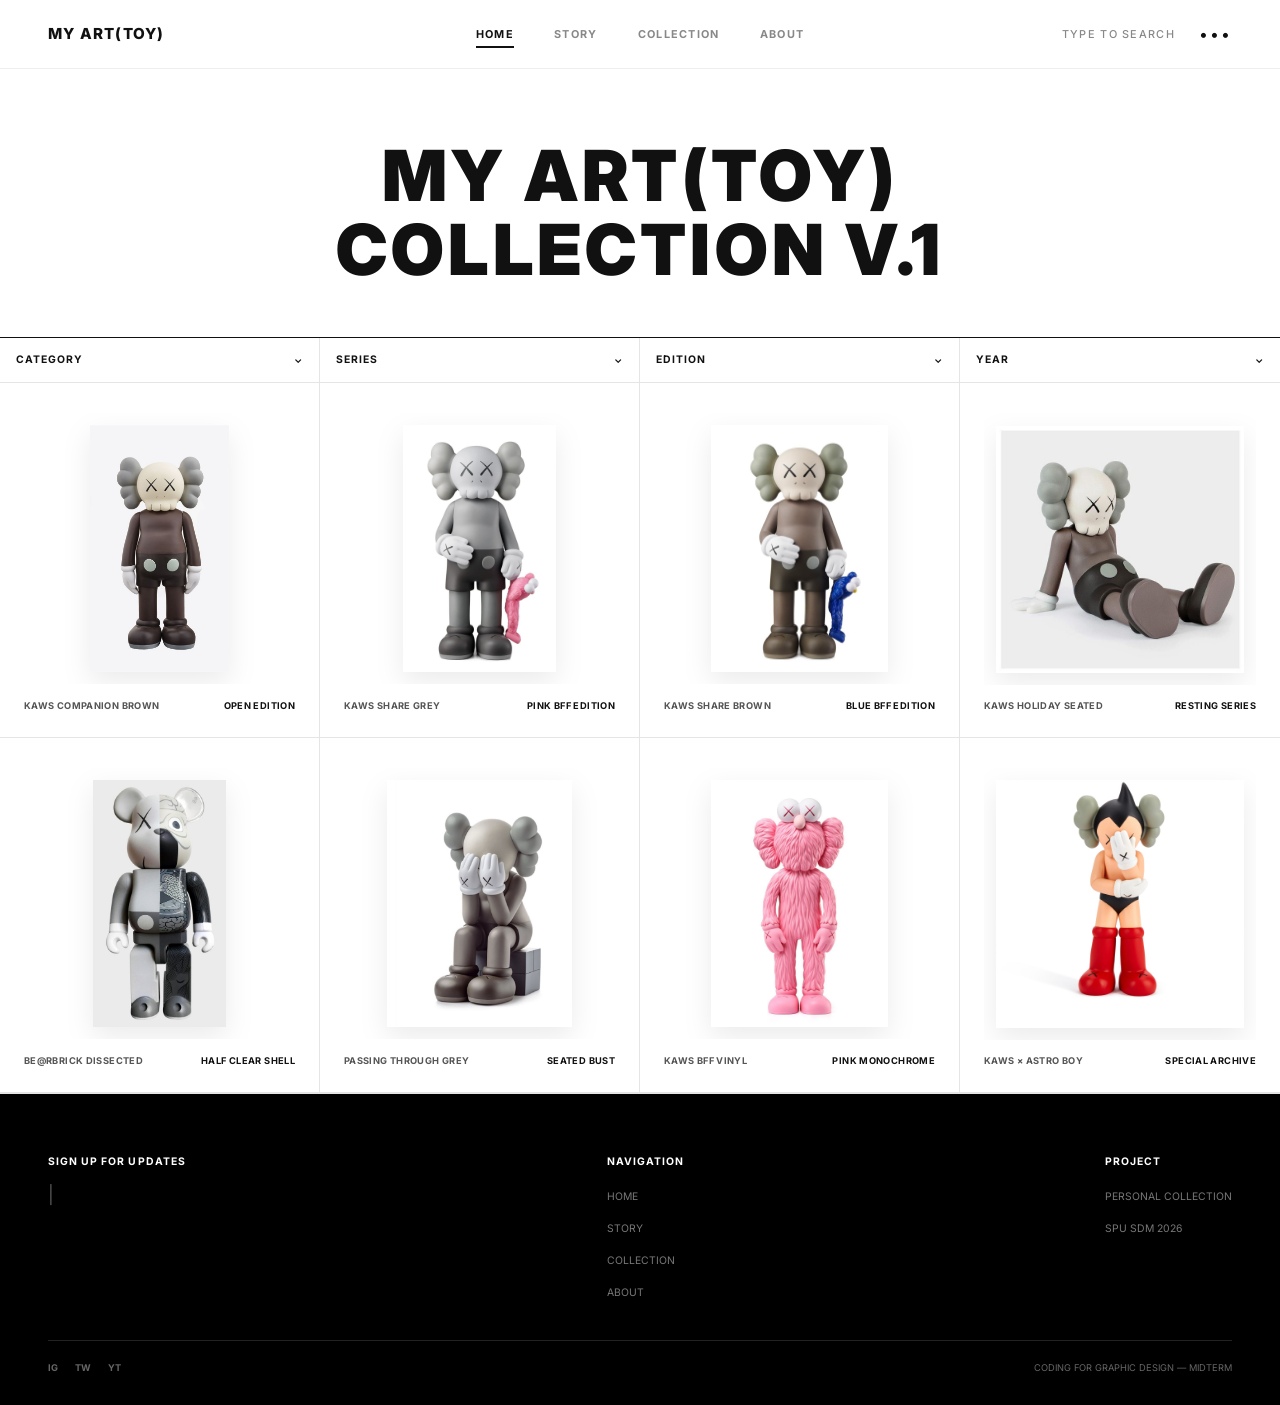
==== index.html @ 8091e116 "change title" ====
<!DOCTYPE html>
<html lang="en">
<head>
  <meta charset="UTF-8">
  <meta name="viewport" content="width=device-width, initial-scale=1.0">
  <title>My Art(Toy) — Personal Collection</title>
  <link rel="stylesheet" href="css/style.css">
  <link rel="preconnect" href="https://fonts.googleapis.com">
  <link rel="preconnect" href="https://fonts.gstatic.com" crossorigin>
  <link href="https://fonts.googleapis.com/css2?family=Inter:wght@400;500;600;700;800;900&family=Space+Mono:wght@400;700&display=swap" rel="stylesheet">
</head>
<body>

  <div class="site-wrapper">

    <!-- 1. Top Header -->
    <header class="top-header">
      <div class="header-left">
        <a href="index.html" class="header-logo">My Art(Toy)</a>
      </div>

      <nav class="nav-links-center">
        <a href="index.html" class="active">HOME</a>
        <a href="story.html">STORY</a>
        <a href="collection.html">COLLECTION</a>
        <a href="about.html">ABOUT</a>
      </nav>

      <div class="header-right">
        <span class="search-bar">TYPE TO SEARCH</span>
        <span class="header-menu">•••</span>
      </div>
    </header>

    <!-- 2. Brand Hero Section -->
    <section class="brand-hero">
      <h1 class="brand-title">My Art(Toy)<br>COLLECTION V.1</h1>
    </section>

    <!-- 3. Filter Bar -->
    <nav class="filter-bar">
      <div class="filter-item">
        <span>CATEGORY</span>
        <span class="chevron">⌄</span>
      </div>
      <div class="filter-item">
        <span>SERIES</span>
        <span class="chevron">⌄</span>
      </div>
      <div class="filter-item">
        <span>EDITION</span>
        <span class="chevron">⌄</span>
      </div>
      <div class="filter-item">
        <span>YEAR</span>
        <span class="chevron">⌄</span>
      </div>
    </nav>

    <!-- 4. 4-Column Catalog Grid (8 Pieces) -->
    <main class="collection-grid">

      <!-- Item 01 -->
      <article class="grid-card">
        <div class="card-thumb">
          <img src="images/toy-01.jpg" alt="KAWS Companion Brown" class="toy-image" loading="lazy">
        </div>
        <div class="card-details">
          <span class="item-name">KAWS COMPANION BROWN</span>
          <span class="item-spec">OPEN EDITION</span>
        </div>
      </article>

      <!-- Item 02 -->
      <article class="grid-card">
        <div class="card-thumb">
          <img src="images/toy-02.jpg" alt="KAWS Share Grey Pink" class="toy-image" loading="lazy">
        </div>
        <div class="card-details">
          <span class="item-name">KAWS SHARE GREY</span>
          <span class="item-spec">PINK BFF EDITION</span>
        </div>
      </article>

      <!-- Item 03 -->
      <article class="grid-card">
        <div class="card-thumb">
          <img src="images/toy-03.jpg" alt="KAWS Share Brown Blue" class="toy-image" loading="lazy">
        </div>
        <div class="card-details">
          <span class="item-name">KAWS SHARE BROWN</span>
          <span class="item-spec">BLUE BFF EDITION</span>
        </div>
      </article>

      <!-- Item 04 -->
      <article class="grid-card">
        <div class="card-thumb">
          <img src="images/toy-04.jpg" alt="KAWS Holiday Resting" class="toy-image" loading="lazy">
        </div>
        <div class="card-details">
          <span class="item-name">KAWS HOLIDAY SEATED</span>
          <span class="item-spec">RESTING SERIES</span>
        </div>
      </article>

      <!-- Item 05 -->
      <article class="grid-card">
        <div class="card-thumb">
          <img src="images/toy-05.jpg" alt="Be@rbrick KAWS Dissected" class="toy-image" loading="lazy">
        </div>
        <div class="card-details">
          <span class="item-name">BE@RBRICK DISSECTED</span>
          <span class="item-spec">HALF CLEAR SHELL</span>
        </div>
      </article>

      <!-- Item 06 -->
      <article class="grid-card">
        <div class="card-thumb">
          <img src="images/toy-06.jpg" alt="KAWS Passing Through" class="toy-image" loading="lazy">
        </div>
        <div class="card-details">
          <span class="item-name">PASSING THROUGH GREY</span>
          <span class="item-spec">SEATED BUST</span>
        </div>
      </article>

      <!-- Item 07 -->
      <article class="grid-card">
        <div class="card-thumb">
          <img src="images/toy-07.jpg" alt="KAWS BFF Pink" class="toy-image" loading="lazy">
        </div>
        <div class="card-details">
          <span class="item-name">KAWS BFF VINYL</span>
          <span class="item-spec">PINK MONOCHROME</span>
        </div>
      </article>

      <!-- Item 08 -->
      <article class="grid-card">
        <div class="card-thumb">
          <img src="images/toy-08.jpg" alt="KAWS Astro Boy" class="toy-image" loading="lazy">
        </div>
        <div class="card-details">
          <span class="item-name">KAWS × ASTRO BOY</span>
          <span class="item-spec">SPECIAL ARCHIVE</span>
        </div>
      </article>

    </main>

    <!-- 5. Minimal Footer -->
    <footer class="site-footer">
      <div class="footer-top">
        <div class="footer-col newsletter-col">
          <h4>SIGN UP FOR UPDATES</h4>
          <div class="input-line">|</div>
        </div>
        <div class="footer-col links-col">
          <h4>NAVIGATION</h4>
          <ul>
            <li><a href="index.html">HOME</a></li>
            <li><a href="story.html">STORY</a></li>
            <li><a href="collection.html">COLLECTION</a></li>
            <li><a href="about.html">ABOUT</a></li>
          </ul>
        </div>
        <div class="footer-col links-col">
          <h4>PROJECT</h4>
          <ul>
            <li><a href="#">PERSONAL COLLECTION</a></li>
            <li><a href="#">SPU SDM 2026</a></li>
          </ul>
        </div>
      </div>

      <div class="footer-bottom">
        <div class="social-icons">
          <span>IG</span>
          <span>TW</span>
          <span>YT</span>
        </div>
        <div class="credit">CODING FOR GRAPHIC DESIGN — MIDTERM</div>
      </div>
    </footer>

  </div>

  <!-- อ้างอิงไฟล์ js จากโฟลเดอร์ js/ ตามโครงสร้าง Deploy -->
  <script src="js/main.js"></script>
</body>
</html>
---- css/style.css ----
/* ========================================================
   1. RESET & BASE RULES
   ======================================================== */
* {
  margin: 0;
  padding: 0;
  box-sizing: border-box;
}

body {
  font-family: 'Inter', -apple-system, BlinkMacSystemFont, sans-serif;
  background-color: #ffffff;
  color: #111111;
  -webkit-font-smoothing: antialiased;
  width: 100%;
  overflow-x: hidden;
  line-height: 1.5;
}

img {
  max-width: 100%;
  height: auto;
  display: block;
}

a {
  color: inherit;
  text-decoration: none;
}

/* ปรับให้ขยายเต็มหน้าจอ 100% ไม่เว้นขอบข้าง */
.site-wrapper {
  width: 100%;
  max-width: 100%;
  margin: 0;
  padding: 0;
}

/* ========================================================
   2. SHARED TOP HEADER (MENU CENTER SYSTEM)
   ======================================================== */
.top-header {
  display: flex;
  justify-content: space-between;
  align-items: center;
  padding: 16px 20px;
  border-bottom: 1px solid #eeeeee;
  width: 100%;
  min-height: 52px;
}

.header-left {
  flex: 1;
  display: flex;
  justify-content: flex-start;
}

.header-logo {
  font-weight: 800;
  letter-spacing: 0.08em;
  font-size: 0.95rem;
  text-transform: uppercase;
}

.nav-links-center {
  display: flex;
  justify-content: center;
  align-items: center;
  gap: 24px;
}

.nav-links-center a {
  font-size: 0.68rem;
  font-weight: 700;
  letter-spacing: 0.12em;
  color: #888888;
  padding: 6px 0;
  position: relative;
  transition: color 0.2s ease;
}

.nav-links-center a:hover,
.nav-links-center a.active {
  color: #111111;
}

.nav-links-center a.active::after {
  content: '';
  position: absolute;
  bottom: 0;
  left: 0;
  width: 100%;
  height: 2px;
  background-color: #111111;
}

.header-right {
  flex: 1;
  display: flex;
  justify-content: flex-end;
  align-items: center;
  gap: 16px;
}

.search-bar {
  display: none;
  font-size: 0.68rem;
  letter-spacing: 0.12em;
  color: #888888;
  font-weight: 500;
  white-space: nowrap;
}

.header-menu {
  letter-spacing: 2px;
  font-size: 1rem;
  cursor: pointer;
  line-height: 1;
  display: inline-flex;
  align-items: center;
}

/* ========================================================
   3. MOBILE DEFAULT (< 768px) -> ทุก Grid เป็น 2 คอลัมน์
   ======================================================== */
.brand-hero {
  padding: 40px 16px 30px;
  text-align: center;
  width: 100%;
}

.brand-title {
  font-size: clamp(2rem, 5.5vw, 4.5rem);
  font-weight: 900;
  letter-spacing: 0.06em;
  text-transform: uppercase;
  line-height: 1.05;
}

.filter-bar {
  display: grid;
  grid-template-columns: repeat(2, 1fr);
  border-top: 1px solid #111111;
  border-bottom: 1px solid #e5e5e5;
  width: 100%;
}

.filter-item {
  display: flex;
  justify-content: space-between;
  align-items: center;
  padding: 12px 16px;
  border-right: 1px solid #e5e5e5;
  border-bottom: 1px solid #e5e5e5;
  font-size: 0.65rem;
  font-weight: 700;
  letter-spacing: 0.1em;
  min-height: 44px;
  cursor: pointer;
}

.filter-item:nth-child(2n) {
  border-right: none;
}

/* HOME GRID: มือถือ 2 คอลัมน์ */
.collection-grid {
  display: grid;
  grid-template-columns: repeat(2, 1fr);
  border-bottom: 1px solid #e5e5e5;
  width: 100%;
}

.grid-card {
  border-right: 1px solid #e5e5e5;
  border-bottom: 1px solid #e5e5e5;
  padding: 16px 12px;
  display: flex;
  flex-direction: column;
  justify-content: space-between;
  background-color: #ffffff;
}

.grid-card:nth-child(2n) {
  border-right: none;
}

.card-thumb {
  width: 100%;
  aspect-ratio: 1 / 1;
  display: flex;
  align-items: center;
  justify-content: center;
  padding: 12px;
  overflow: hidden;
}

.toy-image {
  max-width: 100%;
  max-height: 100%;
  object-fit: contain;
  filter: drop-shadow(0 10px 14px rgba(0, 0, 0, 0.08));
}

.card-details {
  display: flex;
  flex-direction: column;
  gap: 4px;
  padding-top: 14px;
  font-size: 0.58rem;
  letter-spacing: 0.04em;
}

.item-name {
  font-weight: 700;
  color: #555555;
  text-transform: uppercase;
}

.item-spec {
  font-weight: 700;
  color: #111111;
  text-transform: uppercase;
}

/* STORY HERO & OVERVIEW */
.story-hero,
.collection-hero-banner,
.about-hero-section {
  padding: 40px 20px 24px;
  border-bottom: 1px solid #111111;
  background-color: #fafafa;
}

.sub-label {
  display: inline-block;
  font-family: 'Space Mono', monospace;
  font-size: 0.65rem;
  letter-spacing: 0.12em;
  color: #777777;
  margin-bottom: 12px;
}

.story-headline {
  font-size: clamp(2.2rem, 6vw, 4.8rem);
  font-weight: 900;
  letter-spacing: -0.01em;
  line-height: 1.02;
  text-transform: uppercase;
}

.story-overview {
  display: grid;
  grid-template-columns: 1fr;
  gap: 24px;
  padding: 32px 20px;
  border-bottom: 1px solid #e5e5e5;
}

.highlight-text {
  font-size: clamp(1.1rem, 2.5vw, 1.45rem);
  font-weight: 600;
  line-height: 1.45;
  color: #111111;
}

.overview-body p {
  font-size: 0.9rem;
  color: #555555;
  line-height: 1.7;
  margin-bottom: 24px;
}

.stat-badges {
  display: grid;
  grid-template-columns: repeat(3, 1fr);
  gap: 12px;
  border-top: 1px solid #eeeeee;
  padding-top: 20px;
}

.stat-number {
  display: block;
  font-family: 'Space Mono', monospace;
  font-size: 1.4rem;
  font-weight: 700;
  color: #111111;
}

.stat-title {
  display: block;
  font-size: 0.55rem;
  font-weight: 700;
  color: #888888;
  letter-spacing: 0.08em;
  margin-top: 4px;
}

.section-divider-bar {
  display: flex;
  justify-content: space-between;
  align-items: center;
  padding: 12px 20px;
  background-color: #111111;
  color: #ffffff;
  font-family: 'Space Mono', monospace;
  font-size: 0.62rem;
  letter-spacing: 0.1em;
}

/* STORY CHAPTER GRID: มือถือ 2 คอลัมน์ */
.chapter-grid {
  display: grid;
  grid-template-columns: repeat(2, 1fr);
  border-bottom: 1px solid #e5e5e5;
  width: 100%;
}

.chapter-card {
  border-right: 1px solid #e5e5e5;
  border-bottom: 1px solid #e5e5e5;
  padding: 20px 14px;
  display: flex;
  flex-direction: column;
  justify-content: space-between;
  background-color: #ffffff;
}

.chapter-card:nth-child(2n) {
  border-right: none;
}

.chapter-meta {
  display: flex;
  justify-content: space-between;
  align-items: center;
  font-family: 'Space Mono', monospace;
  font-size: 0.6rem;
  margin-bottom: 14px;
}

.chapter-num {
  font-weight: 700;
  color: #111111;
}

.chapter-tag {
  color: #888888;
  background-color: #f2f2f2;
  padding: 2px 6px;
  border-radius: 2px;
}

.chapter-img-box {
  width: 100%;
  aspect-ratio: 1 / 1;
  display: flex;
  align-items: center;
  justify-content: center;
  padding: 12px;
  background-color: #fafafa;
  margin-bottom: 16px;
  border: 1px solid #f0f0f0;
}

.chapter-img {
  max-width: 100%;
  max-height: 100%;
  object-fit: contain;
  filter: drop-shadow(0 12px 16px rgba(0, 0, 0, 0.08));
}

.chapter-info h3 {
  font-size: 0.95rem;
  font-weight: 800;
  letter-spacing: 0.04em;
  margin-bottom: 8px;
  text-transform: uppercase;
}

.chapter-info p {
  font-size: 0.8rem;
  color: #555555;
  line-height: 1.5;
  margin-bottom: 12px;
}

.chapter-bullet {
  list-style: none;
  font-family: 'Space Mono', monospace;
  font-size: 0.6rem;
  color: #777777;
  display: flex;
  flex-direction: column;
  gap: 4px;
}

.story-quote {
  padding: 50px 20px;
  text-align: center;
  background-color: #f7f7f7;
  border-bottom: 1px solid #e5e5e5;
}

.story-quote blockquote {
  font-size: clamp(1.1rem, 2.8vw, 1.8rem);
  font-weight: 800;
  letter-spacing: 0.02em;
  line-height: 1.35;
  max-width: 800px;
  margin: 0 auto 16px;
}

.story-quote cite {
  font-family: 'Space Mono', monospace;
  font-size: 0.65rem;
  color: #888888;
  letter-spacing: 0.1em;
}

/* COLLECTION DETAIL & ABOUT */
.collection-detail-list {
  display: flex;
  flex-direction: column;
  width: 100%;
}

.detail-row {
  display: grid;
  grid-template-columns: 1fr;
  border-bottom: 1px solid #e5e5e5;
  width: 100%;
}

.detail-visual {
  background-color: #fafafa;
  border-bottom: 1px solid #e5e5e5;
  padding: 40px 20px;
  display: flex;
  align-items: center;
  justify-content: center;
}

.detail-img {
  max-width: 240px;
  max-height: 280px;
  object-fit: contain;
  filter: drop-shadow(0 16px 20px rgba(0, 0, 0, 0.09));
}

.detail-content {
  padding: 32px 20px;
  display: flex;
  flex-direction: column;
  justify-content: space-between;
}

.detail-header-meta {
  display: flex;
  justify-content: space-between;
  font-family: 'Space Mono', monospace;
  font-size: 0.65rem;
  margin-bottom: 12px;
}

.detail-tag {
  font-weight: 700;
  color: #111111;
}

.detail-year {
  color: #777777;
}

.detail-title {
  font-size: 1.8rem;
  font-weight: 900;
  letter-spacing: -0.01em;
  margin-bottom: 16px;
  text-transform: uppercase;
  line-height: 1.1;
}

.detail-desc {
  font-size: 0.9rem;
  color: #555555;
  line-height: 1.7;
  margin-bottom: 28px;
}

.specs-table {
  display: grid;
  grid-template-columns: repeat(2, 1fr);
  gap: 16px 20px;
  border-top: 1px solid #eeeeee;
  padding-top: 20px;
}

.spec-cell {
  display: flex;
  flex-direction: column;
  gap: 4px;
}

.spec-k {
  font-family: 'Space Mono', monospace;
  font-size: 0.58rem;
  color: #888888;
  letter-spacing: 0.08em;
}

.spec-v {
  font-size: 0.75rem;
  font-weight: 700;
  color: #111111;
}

.about-statement-grid {
  display: grid;
  grid-template-columns: 1fr;
  padding: 32px 20px;
  gap: 36px;
  border-bottom: 1px solid #e5e5e5;
}

.about-lead-title {
  font-size: clamp(1.4rem, 3.5vw, 2.2rem);
  font-weight: 800;
  line-height: 1.3;
  margin-bottom: 24px;
}

.about-info-box {
  background-color: #fafafa;
  border: 1px solid #eeeeee;
  padding: 20px;
  display: flex;
  flex-direction: column;
  gap: 6px;
}

.info-k {
  font-family: 'Space Mono', monospace;
  font-size: 0.58rem;
  color: #888888;
  letter-spacing: 0.06em;
  margin-top: 8px;
}

.info-k:first-child {
  margin-top: 0;
}

.info-v {
  font-size: 0.8rem;
  font-weight: 700;
  color: #111111;
}

.about-right-pane h3 {
  font-size: 1.1rem;
  font-weight: 800;
  margin-bottom: 12px;
  margin-top: 24px;
  text-transform: uppercase;
}

.about-right-pane h3:first-child {
  margin-top: 0;
}

.about-right-pane p {
  font-size: 0.9rem;
  color: #555555;
  line-height: 1.7;
}

.design-principles-list {
  display: flex;
  flex-direction: column;
  gap: 16px;
  margin-top: 30px;
  border-top: 1px solid #eeeeee;
  padding-top: 24px;
}

.principle-item {
  display: flex;
  gap: 16px;
  align-items: flex-start;
}

.principle-num {
  font-family: 'Space Mono', monospace;
  font-size: 1.1rem;
  font-weight: 700;
  color: #111111;
}

.principle-item strong {
  display: block;
  font-size: 0.75rem;
  letter-spacing: 0.06em;
  margin-bottom: 4px;
}

.principle-item p {
  font-size: 0.82rem;
  color: #666666;
  margin: 0;
}

/* FOOTER */
.site-footer {
  background-color: #000000;
  color: #ffffff;
  padding: 40px 20px 24px;
  width: 100%;
}

.footer-top {
  display: flex;
  flex-direction: column;
  gap: 30px;
  padding-bottom: 30px;
  border-bottom: 1px solid #222222;
}

.footer-col h4 {
  font-size: 0.65rem;
  font-weight: 700;
  letter-spacing: 0.1em;
  margin-bottom: 12px;
}

.newsletter-col .input-line {
  color: #555555;
  font-size: 1.1rem;
}

.links-col ul {
  list-style: none;
}

.links-col li {
  margin-bottom: 8px;
}

.links-col a {
  text-decoration: none;
  color: #777777;
  font-size: 0.65rem;
}

.footer-bottom {
  display: flex;
  justify-content: space-between;
  align-items: center;
  padding-top: 20px;
  font-size: 0.58rem;
  color: #666666;
}

.social-icons span {
  margin-right: 14px;
  font-weight: 700;
  cursor: pointer;
}

/* ========================================================
   4. TABLET BREAKPOINT (≥ 768px) -> ทุก Grid เป็น 3 คอลัมน์
   ======================================================== */
@media (min-width: 768px) {
  .top-header {
    padding: 18px 36px;
  }

  .nav-links-center {
    gap: 32px;
  }

  .search-bar {
    display: inline-block;
  }

  .header-right {
    gap: 20px;
  }

  .filter-bar {
    grid-template-columns: repeat(4, 1fr);
  }

  .filter-item {
    border-bottom: none;
  }

  .filter-item:nth-child(2n) {
    border-right: 1px solid #e5e5e5;
  }

  .filter-item:last-child {
    border-right: none;
  }

  /* HOME: 3 คอลัมน์ */
  .collection-grid {
    grid-template-columns: repeat(3, 1fr);
  }

  .grid-card:nth-child(2n) {
    border-right: 1px solid #e5e5e5;
  }

  .grid-card:nth-child(3n) {
    border-right: none;
  }

  .card-details {
    flex-direction: row;
    justify-content: space-between;
    align-items: flex-end;
  }

  .story-overview {
    grid-template-columns: 1fr 1fr;
    padding: 48px 36px;
    gap: 40px;
  }

  .section-divider-bar {
    padding: 14px 36px;
  }

  /* STORY: 3 คอลัมน์ */
  .chapter-grid {
    grid-template-columns: repeat(3, 1fr);
  }

  .chapter-card:nth-child(2n) {
    border-right: 1px solid #e5e5e5;
  }

  .chapter-card:nth-child(3n) {
    border-right: none;
  }

  .detail-row {
    grid-template-columns: 360px 1fr;
  }

  .detail-visual {
    border-bottom: none;
    border-right: 1px solid #e5e5e5;
    padding: 48px;
  }

  .detail-content {
    padding: 40px 36px;
  }

  .specs-table {
    grid-template-columns: repeat(4, 1fr);
  }

  .about-statement-grid {
    grid-template-columns: 1fr 1fr;
    padding: 48px 36px;
    gap: 48px;
  }

  .footer-top {
    flex-direction: row;
    justify-content: space-between;
  }
}

/* ========================================================
   5. DESKTOP BREAKPOINT (≥ 1024px) -> ทุก Grid เป็น 4 คอลัมน์
   ======================================================== */
@media (min-width: 1024px) {
  .top-header {
    padding: 20px 48px;
  }

  .nav-links-center {
    gap: 40px;
  }

  .header-right {
    gap: 24px;
  }

  .brand-hero {
    padding: 70px 24px 50px;
  }

  /* HOME: 4 คอลัมน์ */
  .collection-grid {
    grid-template-columns: repeat(4, 1fr);
  }

  .grid-card {
    padding: 30px 24px 24px;
    border-right: 1px solid #e5e5e5;
  }

  .grid-card:nth-child(3n) {
    border-right: 1px solid #e5e5e5;
  }

  .grid-card:nth-child(4n) {
    border-right: none;
  }

  .story-hero,
  .collection-hero-banner,
  .about-hero-section {
    padding: 70px 48px 40px;
  }

  .story-overview {
    padding: 60px 48px;
    gap: 60px;
  }

  .section-divider-bar {
    padding: 16px 48px;
  }

  /* STORY: 4 คอลัมน์ */
  .chapter-grid {
    grid-template-columns: repeat(4, 1fr);
  }

  .chapter-card {
    padding: 30px 24px;
    border-right: 1px solid #e5e5e5;
    border-bottom: none;
  }

  .chapter-card:nth-child(3n) {
    border-right: 1px solid #e5e5e5;
  }

  .chapter-card:nth-child(4n) {
    border-right: none;
  }

  .detail-row {
    grid-template-columns: 460px 1fr;
  }

  .detail-content {
    padding: 56px 48px;
  }

  .about-statement-grid {
    padding: 60px 48px;
    gap: 64px;
  }

  .site-footer {
    padding: 60px 48px 30px;
  }
}
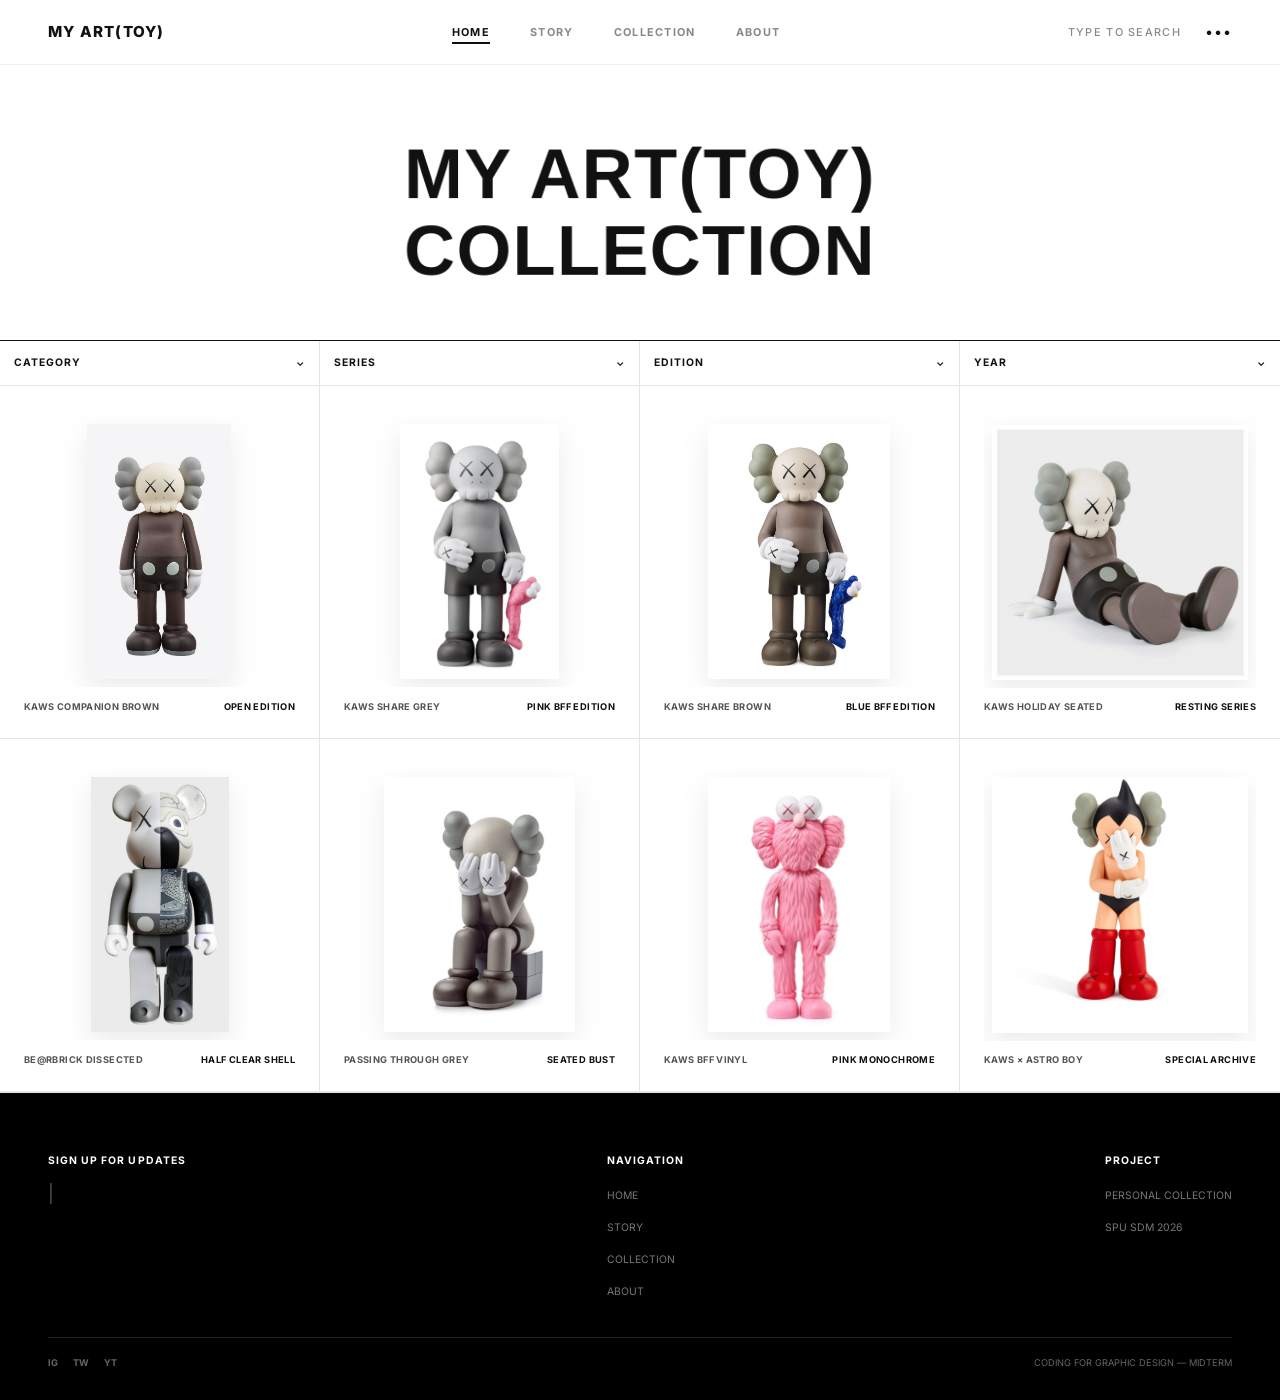
==== commit fe507263: "chang font" ====
--- a/index.html
+++ b/index.html
@@ -8,6 +8,7 @@
   <link rel="preconnect" href="https://fonts.googleapis.com">
   <link rel="preconnect" href="https://fonts.gstatic.com" crossorigin>
   <link href="https://fonts.googleapis.com/css2?family=Inter:wght@400;500;600;700;800;900&family=Space+Mono:wght@400;700&display=swap" rel="stylesheet">
+  <link href="https://api.fontshare.com/v2/css?f[]=chillax@600,700&display=swap" rel="stylesheet">
 </head>
 <body>
 
@@ -34,7 +35,7 @@
 
     <!-- 2. Brand Hero Section -->
     <section class="brand-hero">
-      <h1 class="brand-title">My Art(Toy)<br>COLLECTION V.1</h1>
+      <h1 class="brand-title">My Art(Toy)<br>COLLECTION</h1>
     </section>
 
     <!-- 3. Filter Bar -->
--- a/css/style.css
+++ b/css/style.css
@@ -7,13 +7,17 @@
   box-sizing: border-box;
 }
 
+html, body {
+  width: 100%;
+  max-width: 100%;
+  overflow-x: hidden;
+}
+
 body {
   font-family: 'Inter', -apple-system, BlinkMacSystemFont, sans-serif;
   background-color: #ffffff;
   color: #111111;
   -webkit-font-smoothing: antialiased;
-  width: 100%;
-  overflow-x: hidden;
   line-height: 1.5;
 }
 
@@ -28,12 +32,12 @@
   text-decoration: none;
 }
 
-/* ปรับให้ขยายเต็มหน้าจอ 100% ไม่เว้นขอบข้าง */
 .site-wrapper {
   width: 100%;
   max-width: 100%;
   margin: 0;
   padding: 0;
+  overflow-x: hidden;
 }
 
 /* ========================================================
@@ -43,39 +47,43 @@
   display: flex;
   justify-content: space-between;
   align-items: center;
-  padding: 16px 20px;
+  padding: 14px 10px;
   border-bottom: 1px solid #eeeeee;
   width: 100%;
-  min-height: 52px;
+  min-height: 48px;
+  overflow: hidden;
 }
 
 .header-left {
-  flex: 1;
+  flex: 0 0 auto;
   display: flex;
   justify-content: flex-start;
 }
 
 .header-logo {
   font-weight: 800;
-  letter-spacing: 0.08em;
-  font-size: 0.95rem;
+  letter-spacing: 0.04em;
+  font-size: 0.8rem;
   text-transform: uppercase;
+  white-space: nowrap;
 }
 
 .nav-links-center {
+  flex: 1;
   display: flex;
   justify-content: center;
   align-items: center;
-  gap: 24px;
+  gap: 8px;
 }
 
 .nav-links-center a {
-  font-size: 0.68rem;
-  font-weight: 700;
-  letter-spacing: 0.12em;
+  font-size: 0.58rem;
+  font-weight: 700;
+  letter-spacing: 0.06em;
   color: #888888;
-  padding: 6px 0;
+  padding: 4px 0;
   position: relative;
+  white-space: nowrap;
   transition: color 0.2s ease;
 }
 
@@ -95,11 +103,11 @@
 }
 
 .header-right {
-  flex: 1;
+  flex: 0 0 auto;
   display: flex;
   justify-content: flex-end;
   align-items: center;
-  gap: 16px;
+  gap: 8px;
 }
 
 .search-bar {
@@ -112,8 +120,8 @@
 }
 
 .header-menu {
-  letter-spacing: 2px;
-  font-size: 1rem;
+  letter-spacing: 1px;
+  font-size: 0.9rem;
   cursor: pointer;
   line-height: 1;
   display: inline-flex;
@@ -121,20 +129,43 @@
 }
 
 /* ========================================================
-   3. MOBILE DEFAULT (< 768px) -> ทุก Grid เป็น 2 คอลัมน์
+   3. MOBILE DEFAULT (< 768px)
    ======================================================== */
 .brand-hero {
-  padding: 40px 16px 30px;
+  padding: 36px 12px 28px;
   text-align: center;
   width: 100%;
 }
 
+/* หัวข้อเปลี่ยนฟอนต์เป็น Chillax + อนิเมชันเด้งขึ้นตอนเปิดเว็บ */
 .brand-title {
-  font-size: clamp(2rem, 5.5vw, 4.5rem);
-  font-weight: 900;
-  letter-spacing: 0.06em;
+  font-family: 'Chillax', sans-serif; /* เปลี่ยนฟอนต์เป็น Chillax */
+  font-size: clamp(1.8rem, 5.5vw, 4.5rem);
+  font-weight: 700;
+  letter-spacing: 0.02em;
   text-transform: uppercase;
-  line-height: 1.05;
+  line-height: 1.1;
+  word-break: break-word;
+  
+  /* เพิ่ม Entrance Animation */
+  animation: popBounce 1s cubic-bezier(0.34, 1.56, 0.64, 1) both;
+  will-change: transform, opacity;
+}
+
+/* Keyframes สำหรับอนิเมชันเด้งขึ้น (Smooth Pop Bounce) */
+@keyframes popBounce {
+  0% {
+    opacity: 0;
+    transform: translateY(35px) scale(0.92);
+  }
+  60% {
+    opacity: 1;
+    transform: translateY(-8px) scale(1.03);
+  }
+  100% {
+    opacity: 1;
+    transform: translateY(0) scale(1);
+  }
 }
 
 .filter-bar {
@@ -149,7 +180,7 @@
   display: flex;
   justify-content: space-between;
   align-items: center;
-  padding: 12px 16px;
+  padding: 12px 14px;
   border-right: 1px solid #e5e5e5;
   border-bottom: 1px solid #e5e5e5;
   font-size: 0.65rem;
@@ -157,6 +188,11 @@
   letter-spacing: 0.1em;
   min-height: 44px;
   cursor: pointer;
+  transition: background-color 0.2s ease;
+}
+
+.filter-item:hover {
+  background-color: #fcfcfc;
 }
 
 .filter-item:nth-child(2n) {
@@ -179,6 +215,12 @@
   flex-direction: column;
   justify-content: space-between;
   background-color: #ffffff;
+  cursor: pointer;
+  transition: background-color 0.3s ease;
+}
+
+.grid-card:hover {
+  background-color: #fafafa;
 }
 
 .grid-card:nth-child(2n) {
@@ -191,7 +233,7 @@
   display: flex;
   align-items: center;
   justify-content: center;
-  padding: 12px;
+  padding: 8px;
   overflow: hidden;
 }
 
@@ -200,21 +242,34 @@
   max-height: 100%;
   object-fit: contain;
   filter: drop-shadow(0 10px 14px rgba(0, 0, 0, 0.08));
+  transition: transform 0.4s cubic-bezier(0.25, 1, 0.5, 1), filter 0.4s ease;
+  will-change: transform;
+}
+
+.grid-card:hover .toy-image {
+  transform: translateY(-8px) scale(1.04);
+  filter: drop-shadow(0 20px 24px rgba(0, 0, 0, 0.16));
 }
 
 .card-details {
   display: flex;
   flex-direction: column;
   gap: 4px;
-  padding-top: 14px;
+  padding-top: 12px;
   font-size: 0.58rem;
   letter-spacing: 0.04em;
+  transition: transform 0.3s ease;
 }
 
 .item-name {
   font-weight: 700;
   color: #555555;
   text-transform: uppercase;
+  transition: color 0.2s ease;
+}
+
+.grid-card:hover .item-name {
+  color: #111111;
 }
 
 .item-spec {
@@ -227,7 +282,7 @@
 .story-hero,
 .collection-hero-banner,
 .about-hero-section {
-  padding: 40px 20px 24px;
+  padding: 40px 16px 24px;
   border-bottom: 1px solid #111111;
   background-color: #fafafa;
 }
@@ -242,18 +297,19 @@
 }
 
 .story-headline {
-  font-size: clamp(2.2rem, 6vw, 4.8rem);
+  font-size: clamp(2rem, 6vw, 4.8rem);
   font-weight: 900;
   letter-spacing: -0.01em;
   line-height: 1.02;
   text-transform: uppercase;
+  word-break: break-word;
 }
 
 .story-overview {
   display: grid;
   grid-template-columns: 1fr;
   gap: 24px;
-  padding: 32px 20px;
+  padding: 32px 16px;
   border-bottom: 1px solid #e5e5e5;
 }
 
@@ -300,7 +356,7 @@
   display: flex;
   justify-content: space-between;
   align-items: center;
-  padding: 12px 20px;
+  padding: 12px 16px;
   background-color: #111111;
   color: #ffffff;
   font-family: 'Space Mono', monospace;
@@ -308,7 +364,7 @@
   letter-spacing: 0.1em;
 }
 
-/* STORY CHAPTER GRID: มือถือ 2 คอลัมน์ */
+/* STORY CHAPTER GRID */
 .chapter-grid {
   display: grid;
   grid-template-columns: repeat(2, 1fr);
@@ -319,11 +375,17 @@
 .chapter-card {
   border-right: 1px solid #e5e5e5;
   border-bottom: 1px solid #e5e5e5;
-  padding: 20px 14px;
+  padding: 18px 12px;
   display: flex;
   flex-direction: column;
   justify-content: space-between;
   background-color: #ffffff;
+  cursor: pointer;
+  transition: background-color 0.3s ease;
+}
+
+.chapter-card:hover {
+  background-color: #fafafa;
 }
 
 .chapter-card:nth-child(2n) {
@@ -335,8 +397,8 @@
   justify-content: space-between;
   align-items: center;
   font-family: 'Space Mono', monospace;
-  font-size: 0.6rem;
-  margin-bottom: 14px;
+  font-size: 0.58rem;
+  margin-bottom: 12px;
 }
 
 .chapter-num {
@@ -347,7 +409,7 @@
 .chapter-tag {
   color: #888888;
   background-color: #f2f2f2;
-  padding: 2px 6px;
+  padding: 2px 4px;
   border-radius: 2px;
 }
 
@@ -357,10 +419,11 @@
   display: flex;
   align-items: center;
   justify-content: center;
-  padding: 12px;
+  padding: 8px;
   background-color: #fafafa;
-  margin-bottom: 16px;
+  margin-bottom: 14px;
   border: 1px solid #f0f0f0;
+  overflow: hidden;
 }
 
 .chapter-img {
@@ -368,47 +431,54 @@
   max-height: 100%;
   object-fit: contain;
   filter: drop-shadow(0 12px 16px rgba(0, 0, 0, 0.08));
+  transition: transform 0.4s cubic-bezier(0.25, 1, 0.5, 1), filter 0.4s ease;
+  will-change: transform;
+}
+
+.chapter-card:hover .chapter-img {
+  transform: translateY(-8px) scale(1.04);
+  filter: drop-shadow(0 20px 24px rgba(0, 0, 0, 0.16));
 }
 
 .chapter-info h3 {
-  font-size: 0.95rem;
+  font-size: 0.9rem;
   font-weight: 800;
   letter-spacing: 0.04em;
-  margin-bottom: 8px;
+  margin-bottom: 6px;
   text-transform: uppercase;
 }
 
 .chapter-info p {
-  font-size: 0.8rem;
+  font-size: 0.78rem;
   color: #555555;
   line-height: 1.5;
-  margin-bottom: 12px;
+  margin-bottom: 10px;
 }
 
 .chapter-bullet {
   list-style: none;
   font-family: 'Space Mono', monospace;
-  font-size: 0.6rem;
+  font-size: 0.58rem;
   color: #777777;
   display: flex;
   flex-direction: column;
-  gap: 4px;
+  gap: 3px;
 }
 
 .story-quote {
-  padding: 50px 20px;
+  padding: 40px 16px;
   text-align: center;
   background-color: #f7f7f7;
   border-bottom: 1px solid #e5e5e5;
 }
 
 .story-quote blockquote {
-  font-size: clamp(1.1rem, 2.8vw, 1.8rem);
+  font-size: clamp(1rem, 2.8vw, 1.8rem);
   font-weight: 800;
   letter-spacing: 0.02em;
   line-height: 1.35;
   max-width: 800px;
-  margin: 0 auto 16px;
+  margin: 0 auto 14px;
 }
 
 .story-quote cite {
@@ -435,21 +505,26 @@
 .detail-visual {
   background-color: #fafafa;
   border-bottom: 1px solid #e5e5e5;
-  padding: 40px 20px;
+  padding: 30px 16px;
   display: flex;
   align-items: center;
   justify-content: center;
 }
 
 .detail-img {
-  max-width: 240px;
-  max-height: 280px;
+  max-width: 220px;
+  max-height: 260px;
   object-fit: contain;
   filter: drop-shadow(0 16px 20px rgba(0, 0, 0, 0.09));
+  transition: transform 0.4s ease;
+}
+
+.detail-row:hover .detail-img {
+  transform: translateY(-6px) scale(1.03);
 }
 
 .detail-content {
-  padding: 32px 20px;
+  padding: 28px 16px;
   display: flex;
   flex-direction: column;
   justify-content: space-between;
@@ -473,27 +548,27 @@
 }
 
 .detail-title {
-  font-size: 1.8rem;
+  font-size: 1.6rem;
   font-weight: 900;
   letter-spacing: -0.01em;
-  margin-bottom: 16px;
+  margin-bottom: 14px;
   text-transform: uppercase;
   line-height: 1.1;
 }
 
 .detail-desc {
-  font-size: 0.9rem;
+  font-size: 0.88rem;
   color: #555555;
   line-height: 1.7;
-  margin-bottom: 28px;
+  margin-bottom: 24px;
 }
 
 .specs-table {
   display: grid;
   grid-template-columns: repeat(2, 1fr);
-  gap: 16px 20px;
+  gap: 14px 16px;
   border-top: 1px solid #eeeeee;
-  padding-top: 20px;
+  padding-top: 18px;
 }
 
 .spec-cell {
@@ -518,22 +593,22 @@
 .about-statement-grid {
   display: grid;
   grid-template-columns: 1fr;
-  padding: 32px 20px;
-  gap: 36px;
+  padding: 30px 16px;
+  gap: 30px;
   border-bottom: 1px solid #e5e5e5;
 }
 
 .about-lead-title {
-  font-size: clamp(1.4rem, 3.5vw, 2.2rem);
+  font-size: clamp(1.3rem, 3.5vw, 2.2rem);
   font-weight: 800;
   line-height: 1.3;
-  margin-bottom: 24px;
+  margin-bottom: 20px;
 }
 
 .about-info-box {
   background-color: #fafafa;
   border: 1px solid #eeeeee;
-  padding: 20px;
+  padding: 16px;
   display: flex;
   flex-direction: column;
   gap: 6px;
@@ -558,10 +633,10 @@
 }
 
 .about-right-pane h3 {
-  font-size: 1.1rem;
+  font-size: 1.05rem;
   font-weight: 800;
-  margin-bottom: 12px;
-  margin-top: 24px;
+  margin-bottom: 10px;
+  margin-top: 20px;
   text-transform: uppercase;
 }
 
@@ -570,7 +645,7 @@
 }
 
 .about-right-pane p {
-  font-size: 0.9rem;
+  font-size: 0.88rem;
   color: #555555;
   line-height: 1.7;
 }
@@ -578,34 +653,34 @@
 .design-principles-list {
   display: flex;
   flex-direction: column;
-  gap: 16px;
-  margin-top: 30px;
+  gap: 14px;
+  margin-top: 24px;
   border-top: 1px solid #eeeeee;
-  padding-top: 24px;
+  padding-top: 20px;
 }
 
 .principle-item {
   display: flex;
-  gap: 16px;
+  gap: 14px;
   align-items: flex-start;
 }
 
 .principle-num {
   font-family: 'Space Mono', monospace;
-  font-size: 1.1rem;
+  font-size: 1rem;
   font-weight: 700;
   color: #111111;
 }
 
 .principle-item strong {
   display: block;
-  font-size: 0.75rem;
+  font-size: 0.72rem;
   letter-spacing: 0.06em;
   margin-bottom: 4px;
 }
 
 .principle-item p {
-  font-size: 0.82rem;
+  font-size: 0.8rem;
   color: #666666;
   margin: 0;
 }
@@ -614,15 +689,15 @@
 .site-footer {
   background-color: #000000;
   color: #ffffff;
-  padding: 40px 20px 24px;
+  padding: 36px 16px 20px;
   width: 100%;
 }
 
 .footer-top {
   display: flex;
   flex-direction: column;
-  gap: 30px;
-  padding-bottom: 30px;
+  gap: 28px;
+  padding-bottom: 28px;
   border-bottom: 1px solid #222222;
 }
 
@@ -656,29 +731,39 @@
   display: flex;
   justify-content: space-between;
   align-items: center;
-  padding-top: 20px;
+  padding-top: 18px;
   font-size: 0.58rem;
   color: #666666;
 }
 
 .social-icons span {
-  margin-right: 14px;
+  margin-right: 12px;
   font-weight: 700;
   cursor: pointer;
 }
 
 /* ========================================================
-   4. TABLET BREAKPOINT (≥ 768px) -> ทุก Grid เป็น 3 คอลัมน์
+   4. TABLET BREAKPOINT (≥ 768px) -> 3 คอลัมน์
    ======================================================== */
 @media (min-width: 768px) {
   .top-header {
     padding: 18px 36px;
   }
 
+  .header-logo {
+    font-size: 0.95rem;
+    letter-spacing: 0.08em;
+  }
+
   .nav-links-center {
     gap: 32px;
   }
 
+  .nav-links-center a {
+    font-size: 0.68rem;
+    letter-spacing: 0.12em;
+  }
+
   .search-bar {
     display: inline-block;
   }
@@ -703,7 +788,6 @@
     border-right: none;
   }
 
-  /* HOME: 3 คอลัมน์ */
   .collection-grid {
     grid-template-columns: repeat(3, 1fr);
   }
@@ -732,7 +816,6 @@
     padding: 14px 36px;
   }
 
-  /* STORY: 3 คอลัมน์ */
   .chapter-grid {
     grid-template-columns: repeat(3, 1fr);
   }
@@ -769,6 +852,10 @@
     gap: 48px;
   }
 
+  .site-footer {
+    padding: 40px 36px 24px;
+  }
+
   .footer-top {
     flex-direction: row;
     justify-content: space-between;
@@ -776,7 +863,7 @@
 }
 
 /* ========================================================
-   5. DESKTOP BREAKPOINT (≥ 1024px) -> ทุก Grid เป็น 4 คอลัมน์
+   5. DESKTOP BREAKPOINT (≥ 1024px) -> 4 คอลัมน์เต็มจอ
    ======================================================== */
 @media (min-width: 1024px) {
   .top-header {
@@ -795,7 +882,6 @@
     padding: 70px 24px 50px;
   }
 
-  /* HOME: 4 คอลัมน์ */
   .collection-grid {
     grid-template-columns: repeat(4, 1fr);
   }
@@ -828,7 +914,6 @@
     padding: 16px 48px;
   }
 
-  /* STORY: 4 คอลัมน์ */
   .chapter-grid {
     grid-template-columns: repeat(4, 1fr);
   }
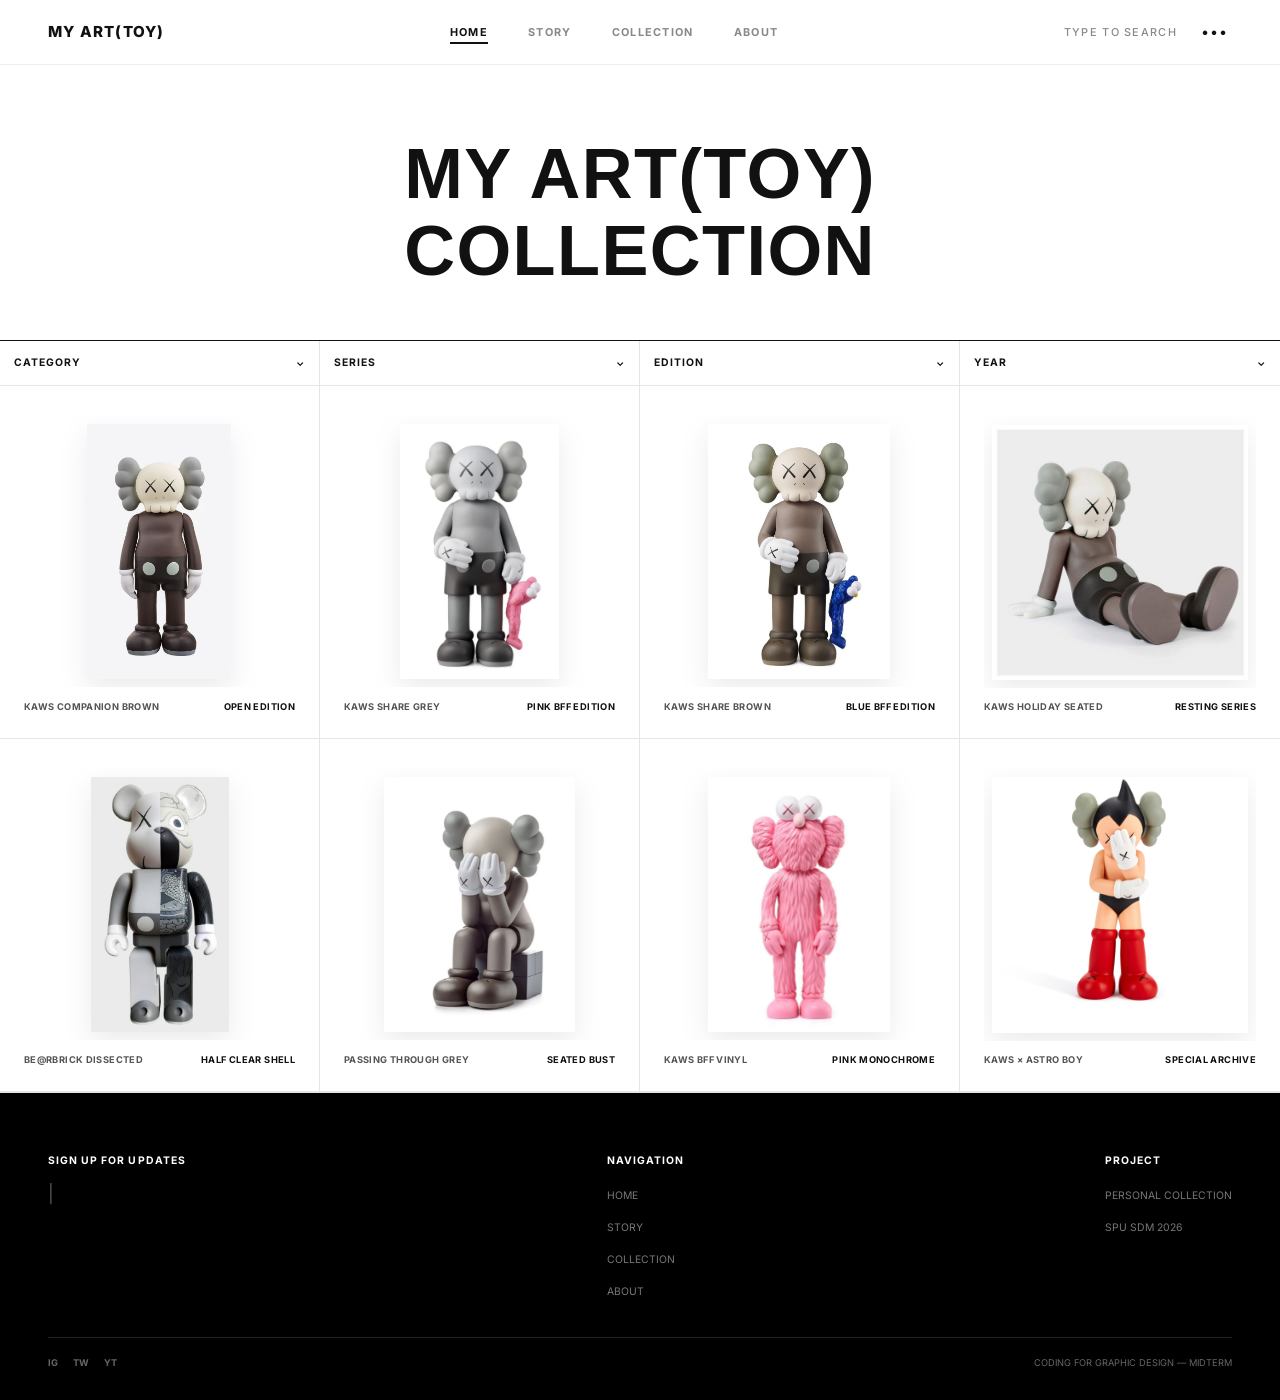
==== commit 7b55d6d6: "add function" ====
--- a/index.html
+++ b/index.html
@@ -28,8 +28,14 @@
       </nav>
 
       <div class="header-right">
-        <span class="search-bar">TYPE TO SEARCH</span>
-        <span class="header-menu">•••</span>
+        <!-- Search Trigger / Interactive Input -->
+        <div class="search-wrapper" id="searchWrapper">
+          <span class="search-bar" id="searchTrigger">TYPE TO SEARCH</span>
+          <input type="text" id="searchInput" class="search-input" placeholder="SEARCH TITLE / SPEC..." autocomplete="off">
+          <button type="button" id="searchClose" class="search-close-btn" aria-label="Close search">&times;</button>
+        </div>
+        <!-- 3-Dots Button -->
+        <button type="button" class="header-menu" id="menuToggle" aria-label="Open menu">•••</button>
       </div>
     </header>
 
@@ -38,31 +44,79 @@
       <h1 class="brand-title">My Art(Toy)<br>COLLECTION</h1>
     </section>
 
-    <!-- 3. Filter Bar -->
-    <nav class="filter-bar">
-      <div class="filter-item">
-        <span>CATEGORY</span>
-        <span class="chevron">⌄</span>
-      </div>
-      <div class="filter-item">
-        <span>SERIES</span>
-        <span class="chevron">⌄</span>
-      </div>
-      <div class="filter-item">
-        <span>EDITION</span>
-        <span class="chevron">⌄</span>
-      </div>
-      <div class="filter-item">
-        <span>YEAR</span>
-        <span class="chevron">⌄</span>
+    <!-- 3. Filter Bar พร้อม Dropdown Items -->
+    <nav class="filter-bar" id="filterBar">
+      <!-- Category -->
+      <div class="filter-item" data-filter-type="category">
+        <div class="filter-trigger">
+          <span class="filter-label">CATEGORY</span>
+          <span class="chevron">⌄</span>
+        </div>
+        <div class="filter-dropdown">
+          <button type="button" class="dropdown-opt active" data-filter="all">ALL CATEGORIES</button>
+          <button type="button" class="dropdown-opt" data-filter="vinyl">VINYL FIGURE</button>
+          <button type="button" class="dropdown-opt" data-filter="plush">PLUSH / FLOCKED</button>
+          <button type="button" class="dropdown-opt" data-filter="dissected">DISSECTED / ABS</button>
+        </div>
+      </div>
+
+      <!-- Series -->
+      <div class="filter-item" data-filter-type="series">
+        <div class="filter-trigger">
+          <span class="filter-label">SERIES</span>
+          <span class="chevron">⌄</span>
+        </div>
+        <div class="filter-dropdown">
+          <button type="button" class="dropdown-opt active" data-filter="all">ALL SERIES</button>
+          <button type="button" class="dropdown-opt" data-filter="companion">COMPANION</button>
+          <button type="button" class="dropdown-opt" data-filter="share">SHARE</button>
+          <button type="button" class="dropdown-opt" data-filter="holiday">HOLIDAY</button>
+          <button type="button" class="dropdown-opt" data-filter="collab">COLLAB (BE@RBRICK / ASTRO)</button>
+        </div>
+      </div>
+
+      <!-- Edition -->
+      <div class="filter-item" data-filter-type="edition">
+        <div class="filter-trigger">
+          <span class="filter-label">EDITION</span>
+          <span class="chevron">⌄</span>
+        </div>
+        <div class="filter-dropdown">
+          <button type="button" class="dropdown-opt active" data-filter="all">ALL EDITIONS</button>
+          <button type="button" class="dropdown-opt" data-filter="open">OPEN EDITION</button>
+          <button type="button" class="dropdown-opt" data-filter="limited">LIMITED / SPECIAL</button>
+        </div>
+      </div>
+
+      <!-- Year -->
+      <div class="filter-item" data-filter-type="year">
+        <div class="filter-trigger">
+          <span class="filter-label">YEAR</span>
+          <span class="chevron">⌄</span>
+        </div>
+        <div class="filter-dropdown">
+          <button type="button" class="dropdown-opt active" data-filter="all">ALL YEARS</button>
+          <button type="button" class="dropdown-opt" data-filter="2013">2013</button>
+          <button type="button" class="dropdown-opt" data-filter="2016">2016</button>
+          <button type="button" class="dropdown-opt" data-filter="2018">2018</button>
+          <button type="button" class="dropdown-opt" data-filter="2019">2019</button>
+          <button type="button" class="dropdown-opt" data-filter="2020">2020</button>
+          <button type="button" class="dropdown-opt" data-filter="2021">2021</button>
+        </div>
       </div>
     </nav>
 
-    <!-- 4. 4-Column Catalog Grid (8 Pieces) -->
-    <main class="collection-grid">
+    <!-- Active Filter Notification Bar (แสดงเมื่อมีตัวกรอง) -->
+    <div class="active-filter-status" id="filterStatus" style="display:none;">
+      <span>FILTERED BY: <strong id="filterStatusText">NONE</strong></span>
+      <button type="button" id="resetFilterBtn">RESET ALL [x]</button>
+    </div>
+
+    <!-- 4. 4-Column Catalog Grid (8 Pieces with Data Tags) -->
+    <main class="collection-grid" id="collectionGrid">
 
       <!-- Item 01 -->
-      <article class="grid-card">
+      <article class="grid-card" data-category="vinyl" data-series="companion" data-edition="open" data-year="2016">
         <div class="card-thumb">
           <img src="images/toy-01.jpg" alt="KAWS Companion Brown" class="toy-image" loading="lazy">
         </div>
@@ -73,7 +127,7 @@
       </article>
 
       <!-- Item 02 -->
-      <article class="grid-card">
+      <article class="grid-card" data-category="vinyl" data-series="share" data-edition="limited" data-year="2020">
         <div class="card-thumb">
           <img src="images/toy-02.jpg" alt="KAWS Share Grey Pink" class="toy-image" loading="lazy">
         </div>
@@ -84,7 +138,7 @@
       </article>
 
       <!-- Item 03 -->
-      <article class="grid-card">
+      <article class="grid-card" data-category="vinyl" data-series="share" data-edition="limited" data-year="2020">
         <div class="card-thumb">
           <img src="images/toy-03.jpg" alt="KAWS Share Brown Blue" class="toy-image" loading="lazy">
         </div>
@@ -95,7 +149,7 @@
       </article>
 
       <!-- Item 04 -->
-      <article class="grid-card">
+      <article class="grid-card" data-category="vinyl" data-series="holiday" data-edition="limited" data-year="2019">
         <div class="card-thumb">
           <img src="images/toy-04.jpg" alt="KAWS Holiday Resting" class="toy-image" loading="lazy">
         </div>
@@ -106,7 +160,7 @@
       </article>
 
       <!-- Item 05 -->
-      <article class="grid-card">
+      <article class="grid-card" data-category="dissected" data-series="collab" data-edition="limited" data-year="2021">
         <div class="card-thumb">
           <img src="images/toy-05.jpg" alt="Be@rbrick KAWS Dissected" class="toy-image" loading="lazy">
         </div>
@@ -117,7 +171,7 @@
       </article>
 
       <!-- Item 06 -->
-      <article class="grid-card">
+      <article class="grid-card" data-category="vinyl" data-series="companion" data-edition="open" data-year="2018">
         <div class="card-thumb">
           <img src="images/toy-06.jpg" alt="KAWS Passing Through" class="toy-image" loading="lazy">
         </div>
@@ -128,7 +182,7 @@
       </article>
 
       <!-- Item 07 -->
-      <article class="grid-card">
+      <article class="grid-card" data-category="plush" data-series="companion" data-edition="limited" data-year="2019">
         <div class="card-thumb">
           <img src="images/toy-07.jpg" alt="KAWS BFF Pink" class="toy-image" loading="lazy">
         </div>
@@ -139,7 +193,7 @@
       </article>
 
       <!-- Item 08 -->
-      <article class="grid-card">
+      <article class="grid-card" data-category="vinyl" data-series="collab" data-edition="limited" data-year="2013">
         <div class="card-thumb">
           <img src="images/toy-08.jpg" alt="KAWS Astro Boy" class="toy-image" loading="lazy">
         </div>
@@ -150,6 +204,11 @@
       </article>
 
     </main>
+
+    <!-- Empty State ข้อความเมื่อค้นหาไม่เจอ -->
+    <div id="noResultsMsg" class="no-results-box" style="display:none;">
+      <span>NO TOY FOUND MATCHING YOUR CRITERIA</span>
+    </div>
 
     <!-- 5. Minimal Footer -->
     <footer class="site-footer">
@@ -188,7 +247,33 @@
 
   </div>
 
-  <!-- อ้างอิงไฟล์ js จากโฟลเดอร์ js/ ตามโครงสร้าง Deploy -->
+  <!-- Slide-out Drawer Menu (เปิดจากปุ่ม •••) -->
+  <aside class="quick-drawer" id="quickDrawer" aria-hidden="true">
+    <div class="drawer-header">
+      <span class="drawer-title">ARCHIVE CONTROL // V.1</span>
+      <button type="button" class="drawer-close" id="drawerClose">&times;</button>
+    </div>
+    <div class="drawer-body">
+      <div class="drawer-stat">
+        <span class="stat-k">TOTAL TOYS</span>
+        <span class="stat-v" id="statCount">8 ITEMS</span>
+      </div>
+      <div class="drawer-stat">
+        <span class="stat-k">CURATION STATUS</span>
+        <span class="stat-v">ACTIVE ARCHIVE</span>
+      </div>
+      <div class="drawer-nav">
+        <span class="drawer-section-label">PAGE JUMP</span>
+        <a href="index.html">01 // CATALOG HOME</a>
+        <a href="story.html">02 // STORY CHRONICLES</a>
+        <a href="collection.html">03 // TECHNICAL SPEC</a>
+        <a href="about.html">04 // CURATOR PHILOSOPHY</a>
+      </div>
+    </div>
+  </aside>
+  <div class="drawer-backdrop" id="drawerBackdrop"></div>
+
+  <!-- เรียกสคริปต์การทำงาน -->
   <script src="js/main.js"></script>
 </body>
 </html>
--- a/css/style.css
+++ b/css/style.css
@@ -32,12 +32,21 @@
   text-decoration: none;
 }
 
+button {
+  background: none;
+  border: none;
+  font: inherit;
+  cursor: pointer;
+  color: inherit;
+}
+
 .site-wrapper {
   width: 100%;
   max-width: 100%;
   margin: 0;
   padding: 0;
   overflow-x: hidden;
+  position: relative;
 }
 
 /* ========================================================
@@ -51,7 +60,9 @@
   border-bottom: 1px solid #eeeeee;
   width: 100%;
   min-height: 48px;
-  overflow: hidden;
+  position: relative;
+  z-index: 50;
+  background-color: #ffffff;
 }
 
 .header-left {
@@ -107,7 +118,14 @@
   display: flex;
   justify-content: flex-end;
   align-items: center;
-  gap: 8px;
+  gap: 12px;
+}
+
+/* SEARCH WRAPPER */
+.search-wrapper {
+  position: relative;
+  display: flex;
+  align-items: center;
 }
 
 .search-bar {
@@ -117,6 +135,42 @@
   color: #888888;
   font-weight: 500;
   white-space: nowrap;
+  cursor: pointer;
+  transition: color 0.2s ease;
+}
+
+.search-bar:hover {
+  color: #111111;
+}
+
+.search-input {
+  display: none;
+  font-family: 'Space Mono', monospace;
+  font-size: 0.65rem;
+  padding: 4px 24px 4px 8px;
+  border: 1px solid #111111;
+  background-color: #fafafa;
+  color: #111111;
+  outline: none;
+  width: 180px;
+}
+
+.search-close-btn {
+  display: none;
+  position: absolute;
+  right: 6px;
+  font-size: 1rem;
+  line-height: 1;
+  color: #888888;
+}
+
+.search-wrapper.active .search-bar {
+  display: none;
+}
+
+.search-wrapper.active .search-input,
+.search-wrapper.active .search-close-btn {
+  display: block;
 }
 
 .header-menu {
@@ -124,12 +178,11 @@
   font-size: 0.9rem;
   cursor: pointer;
   line-height: 1;
-  display: inline-flex;
-  align-items: center;
+  padding: 4px;
 }
 
 /* ========================================================
-   3. MOBILE DEFAULT (< 768px)
+   3. HOME PAGE (HERO & FILTER BAR)
    ======================================================== */
 .brand-hero {
   padding: 36px 12px 28px;
@@ -137,22 +190,18 @@
   width: 100%;
 }
 
-/* หัวข้อเปลี่ยนฟอนต์เป็น Chillax + อนิเมชันเด้งขึ้นตอนเปิดเว็บ */
 .brand-title {
-  font-family: 'Chillax', sans-serif; /* เปลี่ยนฟอนต์เป็น Chillax */
+  font-family: 'Chillax', sans-serif;
   font-size: clamp(1.8rem, 5.5vw, 4.5rem);
   font-weight: 700;
   letter-spacing: 0.02em;
   text-transform: uppercase;
   line-height: 1.1;
   word-break: break-word;
-  
-  /* เพิ่ม Entrance Animation */
   animation: popBounce 1s cubic-bezier(0.34, 1.56, 0.64, 1) both;
   will-change: transform, opacity;
 }
 
-/* Keyframes สำหรับอนิเมชันเด้งขึ้น (Smooth Pop Bounce) */
 @keyframes popBounce {
   0% {
     opacity: 0;
@@ -174,32 +223,105 @@
   border-top: 1px solid #111111;
   border-bottom: 1px solid #e5e5e5;
   width: 100%;
+  position: relative;
+  z-index: 40;
 }
 
 .filter-item {
+  position: relative;
+  border-right: 1px solid #e5e5e5;
+  border-bottom: 1px solid #e5e5e5;
+  background-color: #ffffff;
+}
+
+.filter-item:nth-child(2n) {
+  border-right: none;
+}
+
+.filter-trigger {
   display: flex;
   justify-content: space-between;
   align-items: center;
   padding: 12px 14px;
-  border-right: 1px solid #e5e5e5;
-  border-bottom: 1px solid #e5e5e5;
   font-size: 0.65rem;
   font-weight: 700;
   letter-spacing: 0.1em;
   min-height: 44px;
   cursor: pointer;
-  transition: background-color 0.2s ease;
-}
-
-.filter-item:hover {
-  background-color: #fcfcfc;
-}
-
-.filter-item:nth-child(2n) {
-  border-right: none;
-}
-
-/* HOME GRID: มือถือ 2 คอลัมน์ */
+  user-select: none;
+}
+
+.filter-trigger:hover {
+  background-color: #fafafa;
+}
+
+.filter-item.open .chevron {
+  transform: rotate(180deg);
+}
+
+.chevron {
+  transition: transform 0.2s ease;
+}
+
+.filter-dropdown {
+  display: none;
+  position: absolute;
+  top: 100%;
+  left: -1px;
+  right: -1px;
+  background-color: #ffffff;
+  border: 1px solid #111111;
+  border-top: none;
+  box-shadow: 0 10px 24px rgba(0, 0, 0, 0.08);
+  flex-direction: column;
+  z-index: 100;
+}
+
+.filter-item.open .filter-dropdown {
+  display: flex;
+}
+
+.dropdown-opt {
+  text-align: left;
+  padding: 10px 14px;
+  font-family: 'Space Mono', monospace;
+  font-size: 0.6rem;
+  letter-spacing: 0.06em;
+  border-bottom: 1px solid #f0f0f0;
+  transition: background-color 0.15s, color 0.15s;
+}
+
+.dropdown-opt:last-child {
+  border-bottom: none;
+}
+
+.dropdown-opt:hover {
+  background-color: #f7f7f7;
+  color: #000000;
+}
+
+.dropdown-opt.active {
+  background-color: #111111;
+  color: #ffffff;
+}
+
+.active-filter-status {
+  display: flex;
+  justify-content: space-between;
+  align-items: center;
+  padding: 8px 14px;
+  background-color: #f5f5f5;
+  border-bottom: 1px solid #e5e5e5;
+  font-family: 'Space Mono', monospace;
+  font-size: 0.6rem;
+}
+
+.active-filter-status button {
+  font-weight: 700;
+  color: #ff3333;
+}
+
+/* HOME COLLECTION GRID */
 .collection-grid {
   display: grid;
   grid-template-columns: repeat(2, 1fr);
@@ -225,6 +347,10 @@
 
 .grid-card:nth-child(2n) {
   border-right: none;
+}
+
+.grid-card.hidden {
+  display: none !important;
 }
 
 .card-thumb {
@@ -258,14 +384,12 @@
   padding-top: 12px;
   font-size: 0.58rem;
   letter-spacing: 0.04em;
-  transition: transform 0.3s ease;
 }
 
 .item-name {
   font-weight: 700;
   color: #555555;
   text-transform: uppercase;
-  transition: color 0.2s ease;
 }
 
 .grid-card:hover .item-name {
@@ -278,7 +402,19 @@
   text-transform: uppercase;
 }
 
-/* STORY HERO & OVERVIEW */
+.no-results-box {
+  padding: 60px 20px;
+  text-align: center;
+  font-family: 'Space Mono', monospace;
+  font-size: 0.75rem;
+  color: #888888;
+  letter-spacing: 0.1em;
+  border-bottom: 1px solid #e5e5e5;
+}
+
+/* ========================================================
+   4. STORY PAGE (HERO, OVERVIEW, CHAPTER GRID)
+   ======================================================== */
 .story-hero,
 .collection-hero-banner,
 .about-hero-section {
@@ -364,7 +500,7 @@
   letter-spacing: 0.1em;
 }
 
-/* STORY CHAPTER GRID */
+/* CHAPTER GRID */
 .chapter-grid {
   display: grid;
   grid-template-columns: repeat(2, 1fr);
@@ -488,7 +624,9 @@
   letter-spacing: 0.1em;
 }
 
-/* COLLECTION DETAIL & ABOUT */
+/* ========================================================
+   5. COLLECTION PAGE & ABOUT PAGE
+   ======================================================== */
 .collection-detail-list {
   display: flex;
   flex-direction: column;
@@ -590,6 +728,7 @@
   color: #111111;
 }
 
+/* ABOUT PAGE */
 .about-statement-grid {
   display: grid;
   grid-template-columns: 1fr;
@@ -685,7 +824,111 @@
   margin: 0;
 }
 
-/* FOOTER */
+/* ========================================================
+   6. QUICK DRAWER (ปุ่ม 3 จุด)
+   ======================================================== */
+.quick-drawer {
+  position: fixed;
+  top: 0;
+  right: -320px;
+  width: 280px;
+  height: 100vh;
+  background-color: #ffffff;
+  border-left: 1px solid #111111;
+  z-index: 999;
+  padding: 24px 20px;
+  box-shadow: -10px 0 30px rgba(0, 0, 0, 0.15);
+  transition: right 0.3s cubic-bezier(0.4, 0, 0.2, 1);
+  display: flex;
+  flex-direction: column;
+  gap: 24px;
+}
+
+.quick-drawer.open {
+  right: 0;
+}
+
+.drawer-header {
+  display: flex;
+  justify-content: space-between;
+  align-items: center;
+  border-bottom: 1px solid #eeeeee;
+  padding-bottom: 12px;
+}
+
+.drawer-title {
+  font-family: 'Space Mono', monospace;
+  font-size: 0.65rem;
+  font-weight: 700;
+  letter-spacing: 0.08em;
+}
+
+.drawer-close {
+  font-size: 1.4rem;
+  line-height: 1;
+}
+
+.drawer-body {
+  display: flex;
+  flex-direction: column;
+  gap: 20px;
+}
+
+.drawer-stat {
+  display: flex;
+  justify-content: space-between;
+  font-family: 'Space Mono', monospace;
+  font-size: 0.62rem;
+  border-bottom: 1px solid #f5f5f5;
+  padding-bottom: 8px;
+}
+
+.stat-k {
+  color: #888888;
+}
+
+.stat-v {
+  font-weight: 700;
+  color: #111111;
+}
+
+.drawer-nav {
+  display: flex;
+  flex-direction: column;
+  gap: 12px;
+  padding-top: 10px;
+}
+
+.drawer-section-label {
+  font-family: 'Space Mono', monospace;
+  font-size: 0.58rem;
+  color: #888888;
+  letter-spacing: 0.1em;
+}
+
+.drawer-nav a {
+  font-size: 0.72rem;
+  font-weight: 700;
+  letter-spacing: 0.06em;
+  padding: 6px 0;
+  border-bottom: 1px solid #f0f0f0;
+}
+
+.drawer-backdrop {
+  display: none;
+  position: fixed;
+  inset: 0;
+  background-color: rgba(0, 0, 0, 0.4);
+  z-index: 998;
+}
+
+.drawer-backdrop.active {
+  display: block;
+}
+
+/* ========================================================
+   7. FOOTER
+   ======================================================== */
 .site-footer {
   background-color: #000000;
   color: #ffffff;
@@ -743,7 +986,7 @@
 }
 
 /* ========================================================
-   4. TABLET BREAKPOINT (≥ 768px) -> 3 คอลัมน์
+   8. TABLET BREAKPOINT (≥ 768px) -> 3 คอลัมน์
    ======================================================== */
 @media (min-width: 768px) {
   .top-header {
@@ -768,10 +1011,6 @@
     display: inline-block;
   }
 
-  .header-right {
-    gap: 20px;
-  }
-
   .filter-bar {
     grid-template-columns: repeat(4, 1fr);
   }
@@ -863,7 +1102,7 @@
 }
 
 /* ========================================================
-   5. DESKTOP BREAKPOINT (≥ 1024px) -> 4 คอลัมน์เต็มจอ
+   9. DESKTOP BREAKPOINT (≥ 1024px) -> 4 คอลัมน์เต็มจอ
    ======================================================== */
 @media (min-width: 1024px) {
   .top-header {
@@ -875,7 +1114,7 @@
   }
 
   .header-right {
-    gap: 24px;
+    gap: 20px;
   }
 
   .brand-hero {
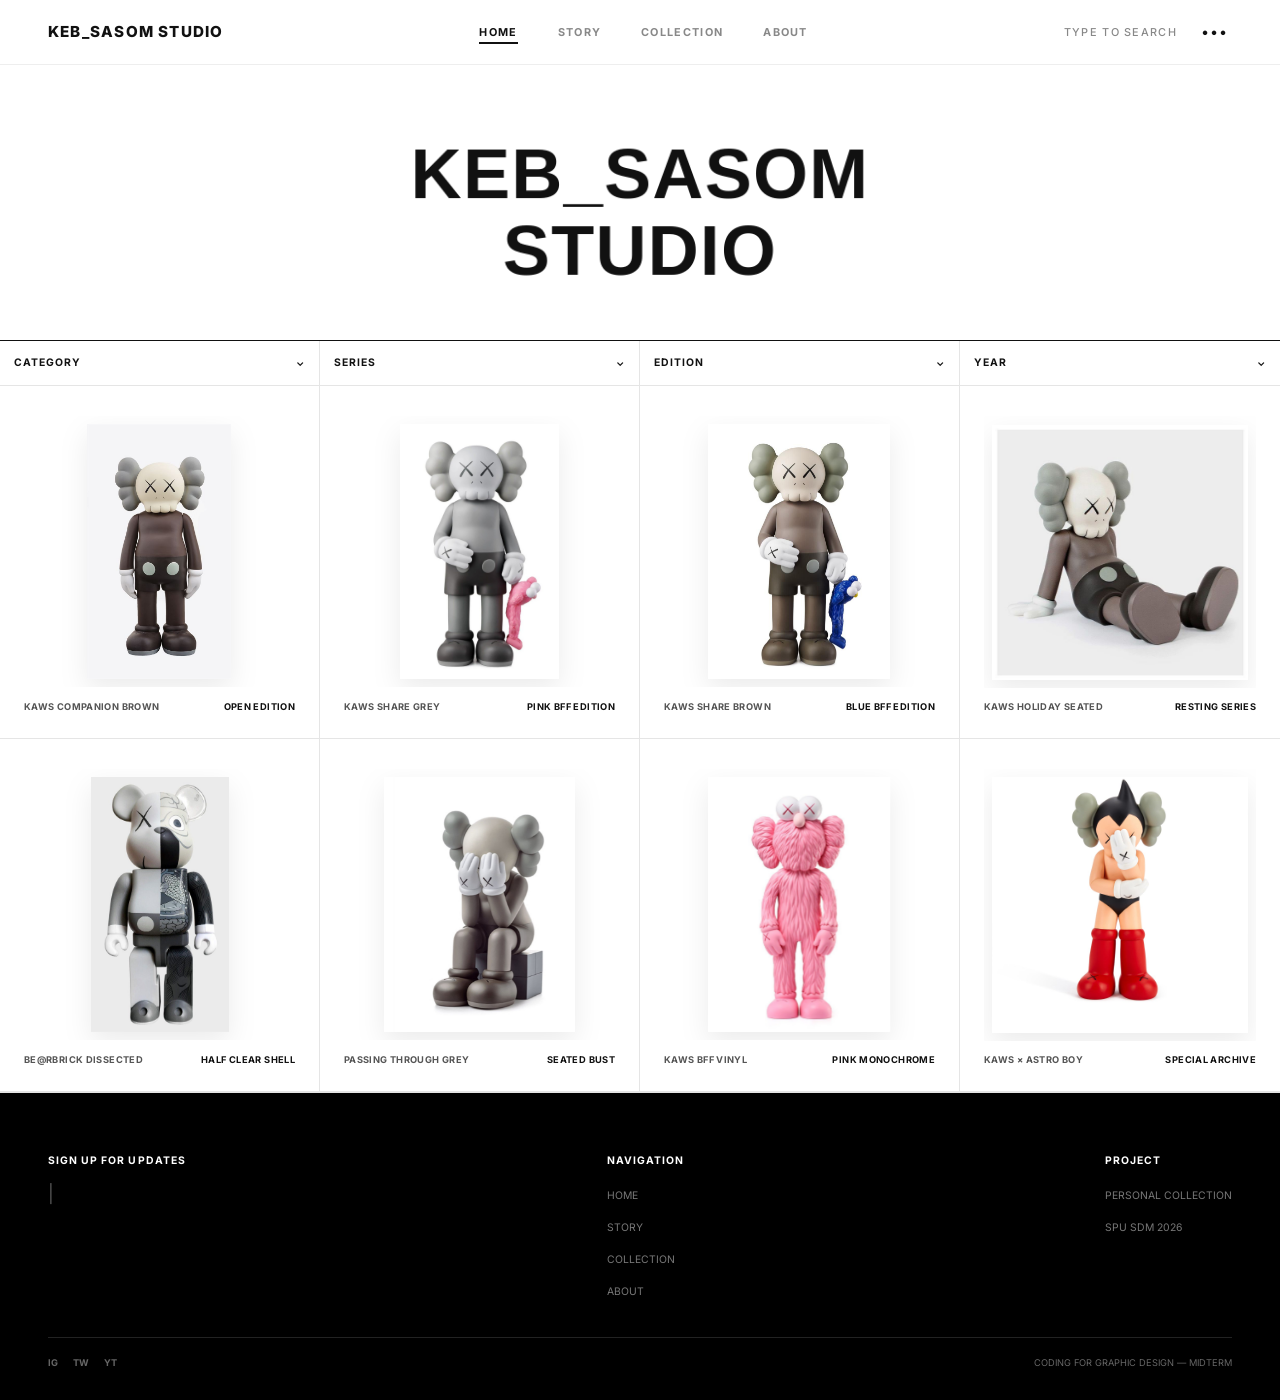
==== commit 0085d244: "chang name" ====
--- a/index.html
+++ b/index.html
@@ -3,7 +3,7 @@
 <head>
   <meta charset="UTF-8">
   <meta name="viewport" content="width=device-width, initial-scale=1.0">
-  <title>My Art(Toy) — Personal Collection</title>
+  <title>Keb_Sasom Studio — Personal Collection</title>
   <link rel="stylesheet" href="css/style.css">
   <link rel="preconnect" href="https://fonts.googleapis.com">
   <link rel="preconnect" href="https://fonts.gstatic.com" crossorigin>
@@ -17,7 +17,7 @@
     <!-- 1. Top Header -->
     <header class="top-header">
       <div class="header-left">
-        <a href="index.html" class="header-logo">My Art(Toy)</a>
+        <a href="index.html" class="header-logo">Keb_Sasom Studio</a>
       </div>
 
       <nav class="nav-links-center">
@@ -41,7 +41,7 @@
 
     <!-- 2. Brand Hero Section -->
     <section class="brand-hero">
-      <h1 class="brand-title">My Art(Toy)<br>COLLECTION</h1>
+      <h1 class="brand-title">Keb_Sasom<br>Studio</h1>
     </section>
 
     <!-- 3. Filter Bar พร้อม Dropdown Items -->
@@ -106,19 +106,21 @@
       </div>
     </nav>
 
-    <!-- Active Filter Notification Bar (แสดงเมื่อมีตัวกรอง) -->
+    <!-- Active Filter Notification Bar -->
     <div class="active-filter-status" id="filterStatus" style="display:none;">
       <span>FILTERED BY: <strong id="filterStatusText">NONE</strong></span>
       <button type="button" id="resetFilterBtn">RESET ALL [x]</button>
     </div>
 
-    <!-- 4. 4-Column Catalog Grid (8 Pieces with Data Tags) -->
+    <!-- 4. 4-Column Catalog Grid (คลิกรูปแล้วข้ามไปหน้ารายละเอียด) -->
     <main class="collection-grid" id="collectionGrid">
 
       <!-- Item 01 -->
       <article class="grid-card" data-category="vinyl" data-series="companion" data-edition="open" data-year="2016">
         <div class="card-thumb">
-          <img src="images/toy-01.jpg" alt="KAWS Companion Brown" class="toy-image" loading="lazy">
+          <a href="collection.html#toy-01" title="View KAWS COMPANION BROWN Details">
+            <img src="images/toy-01.jpg" alt="KAWS Companion Brown" class="toy-image" loading="lazy">
+          </a>
         </div>
         <div class="card-details">
           <span class="item-name">KAWS COMPANION BROWN</span>
@@ -129,7 +131,9 @@
       <!-- Item 02 -->
       <article class="grid-card" data-category="vinyl" data-series="share" data-edition="limited" data-year="2020">
         <div class="card-thumb">
-          <img src="images/toy-02.jpg" alt="KAWS Share Grey Pink" class="toy-image" loading="lazy">
+          <a href="collection.html#toy-02" title="View KAWS SHARE GREY Details">
+            <img src="images/toy-02.jpg" alt="KAWS Share Grey Pink" class="toy-image" loading="lazy">
+          </a>
         </div>
         <div class="card-details">
           <span class="item-name">KAWS SHARE GREY</span>
@@ -140,7 +144,9 @@
       <!-- Item 03 -->
       <article class="grid-card" data-category="vinyl" data-series="share" data-edition="limited" data-year="2020">
         <div class="card-thumb">
-          <img src="images/toy-03.jpg" alt="KAWS Share Brown Blue" class="toy-image" loading="lazy">
+          <a href="collection.html#toy-03" title="View KAWS SHARE BROWN Details">
+            <img src="images/toy-03.jpg" alt="KAWS Share Brown Blue" class="toy-image" loading="lazy">
+          </a>
         </div>
         <div class="card-details">
           <span class="item-name">KAWS SHARE BROWN</span>
@@ -151,7 +157,9 @@
       <!-- Item 04 -->
       <article class="grid-card" data-category="vinyl" data-series="holiday" data-edition="limited" data-year="2019">
         <div class="card-thumb">
-          <img src="images/toy-04.jpg" alt="KAWS Holiday Resting" class="toy-image" loading="lazy">
+          <a href="collection.html#toy-04" title="View KAWS HOLIDAY SEATED Details">
+            <img src="images/toy-04.jpg" alt="KAWS Holiday Resting" class="toy-image" loading="lazy">
+          </a>
         </div>
         <div class="card-details">
           <span class="item-name">KAWS HOLIDAY SEATED</span>
@@ -162,7 +170,9 @@
       <!-- Item 05 -->
       <article class="grid-card" data-category="dissected" data-series="collab" data-edition="limited" data-year="2021">
         <div class="card-thumb">
-          <img src="images/toy-05.jpg" alt="Be@rbrick KAWS Dissected" class="toy-image" loading="lazy">
+          <a href="collection.html#toy-05" title="View BE@RBRICK DISSECTED Details">
+            <img src="images/toy-05.jpg" alt="Be@rbrick KAWS Dissected" class="toy-image" loading="lazy">
+          </a>
         </div>
         <div class="card-details">
           <span class="item-name">BE@RBRICK DISSECTED</span>
@@ -173,7 +183,9 @@
       <!-- Item 06 -->
       <article class="grid-card" data-category="vinyl" data-series="companion" data-edition="open" data-year="2018">
         <div class="card-thumb">
-          <img src="images/toy-06.jpg" alt="KAWS Passing Through" class="toy-image" loading="lazy">
+          <a href="collection.html#toy-06" title="View PASSING THROUGH GREY Details">
+            <img src="images/toy-06.jpg" alt="KAWS Passing Through" class="toy-image" loading="lazy">
+          </a>
         </div>
         <div class="card-details">
           <span class="item-name">PASSING THROUGH GREY</span>
@@ -184,7 +196,9 @@
       <!-- Item 07 -->
       <article class="grid-card" data-category="plush" data-series="companion" data-edition="limited" data-year="2019">
         <div class="card-thumb">
-          <img src="images/toy-07.jpg" alt="KAWS BFF Pink" class="toy-image" loading="lazy">
+          <a href="collection.html#toy-07" title="View KAWS BFF VINYL Details">
+            <img src="images/toy-07.jpg" alt="KAWS BFF Pink" class="toy-image" loading="lazy">
+          </a>
         </div>
         <div class="card-details">
           <span class="item-name">KAWS BFF VINYL</span>
@@ -195,7 +209,9 @@
       <!-- Item 08 -->
       <article class="grid-card" data-category="vinyl" data-series="collab" data-edition="limited" data-year="2013">
         <div class="card-thumb">
-          <img src="images/toy-08.jpg" alt="KAWS Astro Boy" class="toy-image" loading="lazy">
+          <a href="collection.html#toy-08" title="View KAWS × ASTRO BOY Details">
+            <img src="images/toy-08.jpg" alt="KAWS Astro Boy" class="toy-image" loading="lazy">
+          </a>
         </div>
         <div class="card-details">
           <span class="item-name">KAWS × ASTRO BOY</span>
@@ -205,7 +221,7 @@
 
     </main>
 
-    <!-- Empty State ข้อความเมื่อค้นหาไม่เจอ -->
+    <!-- Empty State -->
     <div id="noResultsMsg" class="no-results-box" style="display:none;">
       <span>NO TOY FOUND MATCHING YOUR CRITERIA</span>
     </div>
@@ -247,10 +263,10 @@
 
   </div>
 
-  <!-- Slide-out Drawer Menu (เปิดจากปุ่ม •••) -->
+  <!-- Slide-out Drawer Menu -->
   <aside class="quick-drawer" id="quickDrawer" aria-hidden="true">
     <div class="drawer-header">
-      <span class="drawer-title">ARCHIVE CONTROL // V.1</span>
+      <span class="drawer-title">Keb_Sasom Studio // CONTROL</span>
       <button type="button" class="drawer-close" id="drawerClose">&times;</button>
     </div>
     <div class="drawer-body">
@@ -273,7 +289,6 @@
   </aside>
   <div class="drawer-backdrop" id="drawerBackdrop"></div>
 
-  <!-- เรียกสคริปต์การทำงาน -->
   <script src="js/main.js"></script>
 </body>
 </html>
--- a/css/style.css
+++ b/css/style.css
@@ -5,6 +5,10 @@
   margin: 0;
   padding: 0;
   box-sizing: border-box;
+}
+
+html {
+  scroll-behavior: smooth; /* เลื่อนนุ่มนวลเมื่อกดลิงก์ Anchor */
 }
 
 html, body {
@@ -363,6 +367,14 @@
   overflow: hidden;
 }
 
+.card-thumb a {
+  display: flex;
+  align-items: center;
+  justify-content: center;
+  width: 100%;
+  height: 100%;
+}
+
 .toy-image {
   max-width: 100%;
   max-height: 100%;
@@ -562,6 +574,14 @@
   overflow: hidden;
 }
 
+.chapter-img-box a {
+  display: flex;
+  align-items: center;
+  justify-content: center;
+  width: 100%;
+  height: 100%;
+}
+
 .chapter-img {
   max-width: 100%;
   max-height: 100%;
@@ -638,6 +658,12 @@
   grid-template-columns: 1fr;
   border-bottom: 1px solid #e5e5e5;
   width: 100%;
+  scroll-margin-top: 50px; /* เว้นระยะห่างด้านบนไม่ให้ Header บัง */
+  transition: background-color 0.4s ease;
+}
+
+.detail-row:target {
+  background-color: #fcfcfc; /* ไฮไลต์จางๆ เมื่อถูกคลิกเลื่อนมาหา */
 }
 
 .detail-visual {
@@ -1069,6 +1095,7 @@
 
   .detail-row {
     grid-template-columns: 360px 1fr;
+    scroll-margin-top: 60px;
   }
 
   .detail-visual {
@@ -1173,6 +1200,7 @@
 
   .detail-row {
     grid-template-columns: 460px 1fr;
+    scroll-margin-top: 70px;
   }
 
   .detail-content {
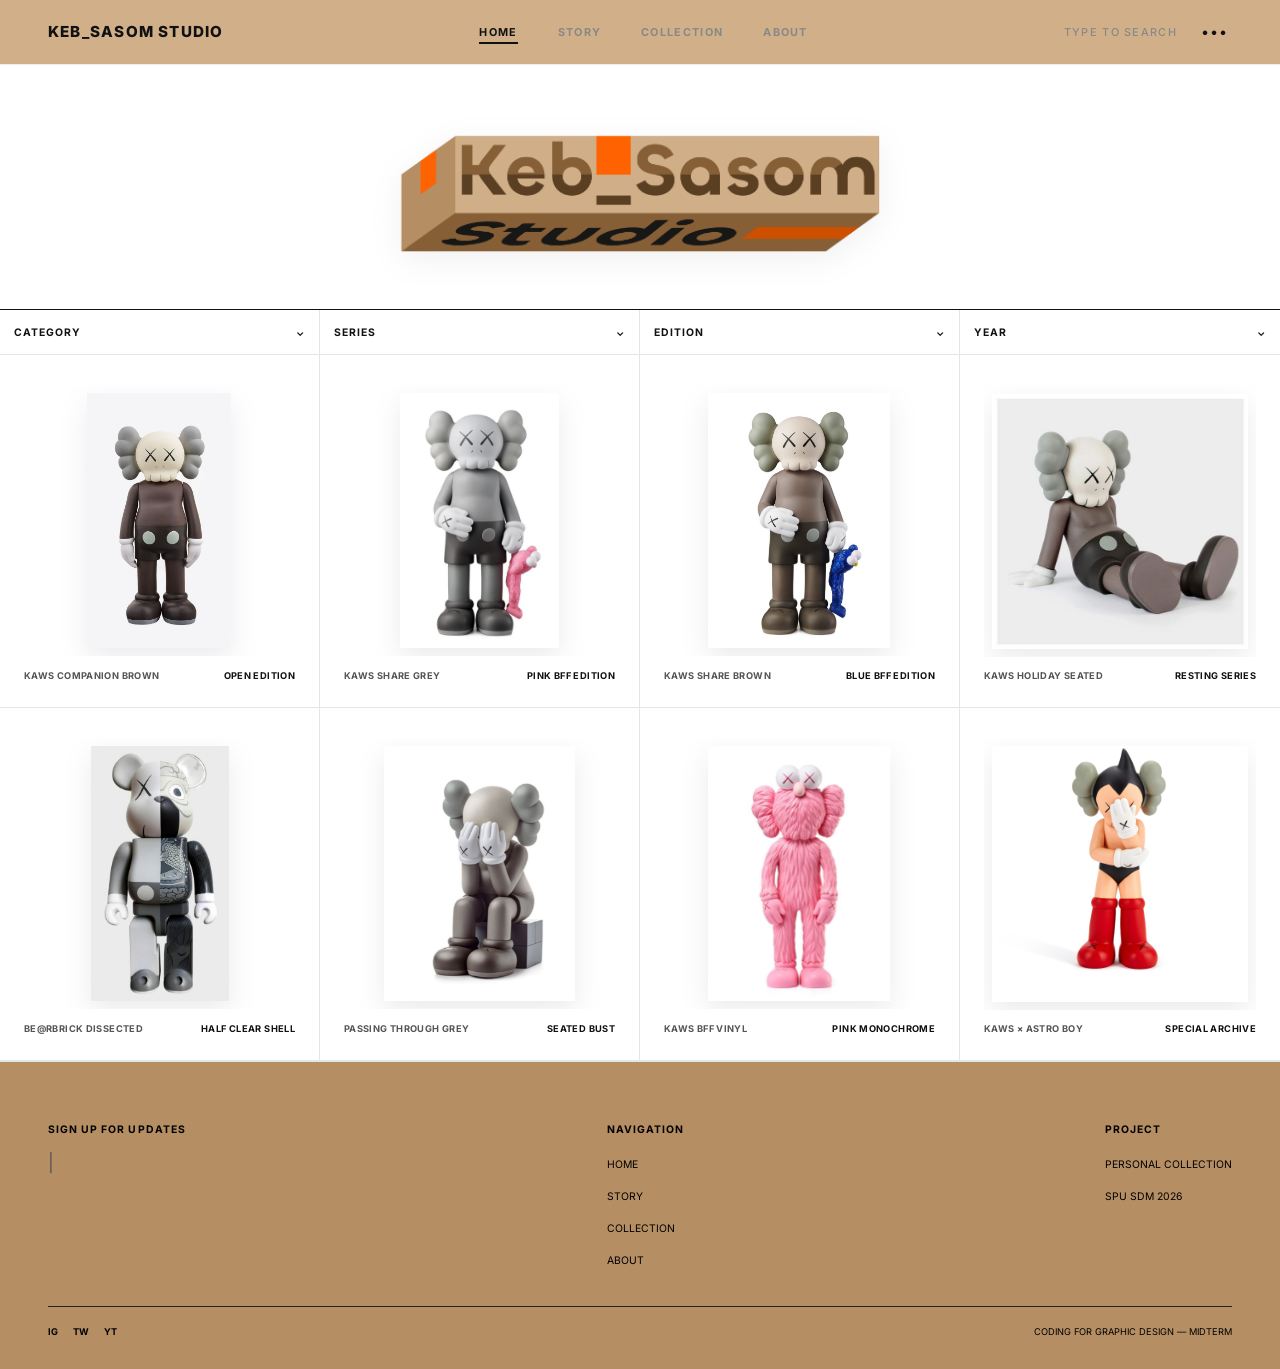
==== commit 1fb95a56: "efit design" ====
--- a/index.html
+++ b/index.html
@@ -9,6 +9,7 @@
   <link rel="preconnect" href="https://fonts.gstatic.com" crossorigin>
   <link href="https://fonts.googleapis.com/css2?family=Inter:wght@400;500;600;700;800;900&family=Space+Mono:wght@400;700&display=swap" rel="stylesheet">
   <link href="https://api.fontshare.com/v2/css?f[]=chillax@600,700&display=swap" rel="stylesheet">
+  <link rel="icon" type="image/png" href="images/favicon.jpg">
 </head>
 <body>
 
@@ -39,10 +40,12 @@
       </div>
     </header>
 
-    <!-- 2. Brand Hero Section -->
-    <section class="brand-hero">
-      <h1 class="brand-title">Keb_Sasom<br>Studio</h1>
-    </section>
+  <!-- 2. Brand Hero Section (ใช้รูป PNG แทนข้อความ) -->
+<section class="brand-hero">
+  <h1 class="brand-title-img-wrap">
+    <img src="images/brand-title.png" alt="Keb_Sasom Studio" class="brand-hero-img">
+  </h1>
+</section>
 
     <!-- 3. Filter Bar พร้อม Dropdown Items -->
     <nav class="filter-bar" id="filterBar">
--- a/css/style.css
+++ b/css/style.css
@@ -8,7 +8,7 @@
 }
 
 html {
-  scroll-behavior: smooth; /* เลื่อนนุ่มนวลเมื่อกดลิงก์ Anchor */
+  scroll-behavior: smooth;
 }
 
 html, body {
@@ -23,6 +23,25 @@
   color: #111111;
   -webkit-font-smoothing: antialiased;
   line-height: 1.5;
+  opacity: 0;
+  animation: pageFadeIn 0.35s ease-out forwards;
+}
+
+@keyframes pageFadeIn {
+  from {
+    opacity: 0;
+    transform: translateY(4px);
+  }
+  to {
+    opacity: 1;
+    transform: translateY(0);
+  }
+}
+
+body.page-fade-out {
+  opacity: 0;
+  transform: translateY(-4px);
+  transition: opacity 0.25s ease-in, transform 0.25s ease-in;
 }
 
 img {
@@ -66,7 +85,7 @@
   min-height: 48px;
   position: relative;
   z-index: 50;
-  background-color: #ffffff;
+  background-color: #D1B089;
 }
 
 .header-left {
@@ -204,6 +223,26 @@
   word-break: break-word;
   animation: popBounce 1s cubic-bezier(0.34, 1.56, 0.64, 1) both;
   will-change: transform, opacity;
+  color: #FF6200;
+}
+
+.brand-title .highlight-studio {
+  color: #000000;
+}
+
+.brand-title-img-wrap {
+  display: inline-block;
+  max-width: 100%;
+  animation: popBounce 1s cubic-bezier(0.34, 1.56, 0.64, 1) both;
+  will-change: transform, opacity;
+}
+
+.brand-hero-img {
+  max-width: min(90vw, 480px); /* ขยายเต็มที่ 480px และไม่ล้นจอมือถือ */
+  height: auto;
+  margin: 0 auto;
+  display: block;
+  filter: drop-shadow(0 8px 16px rgba(0, 0, 0, 0.06));
 }
 
 @keyframes popBounce {
@@ -445,10 +484,11 @@
 }
 
 .story-headline {
+  font-family: 'Chillax', sans-serif;
   font-size: clamp(2rem, 6vw, 4.8rem);
-  font-weight: 900;
+  font-weight: 700;
   letter-spacing: -0.01em;
-  line-height: 1.02;
+  line-height: 1.05;
   text-transform: uppercase;
   word-break: break-word;
 }
@@ -658,12 +698,12 @@
   grid-template-columns: 1fr;
   border-bottom: 1px solid #e5e5e5;
   width: 100%;
-  scroll-margin-top: 50px; /* เว้นระยะห่างด้านบนไม่ให้ Header บัง */
+  scroll-margin-top: 50px;
   transition: background-color 0.4s ease;
 }
 
 .detail-row:target {
-  background-color: #fcfcfc; /* ไฮไลต์จางๆ เมื่อถูกคลิกเลื่อนมาหา */
+  background-color: #fcfcfc;
 }
 
 .detail-visual {
@@ -956,8 +996,8 @@
    7. FOOTER
    ======================================================== */
 .site-footer {
-  background-color: #000000;
-  color: #ffffff;
+  background-color: #B58E63;
+  color: #000000;
   padding: 36px 16px 20px;
   width: 100%;
 }
@@ -992,7 +1032,7 @@
 
 .links-col a {
   text-decoration: none;
-  color: #777777;
+  color: #000000;
   font-size: 0.65rem;
 }
 
@@ -1002,7 +1042,7 @@
   align-items: center;
   padding-top: 18px;
   font-size: 0.58rem;
-  color: #666666;
+  color: #000000;
 }
 
 .social-icons span {
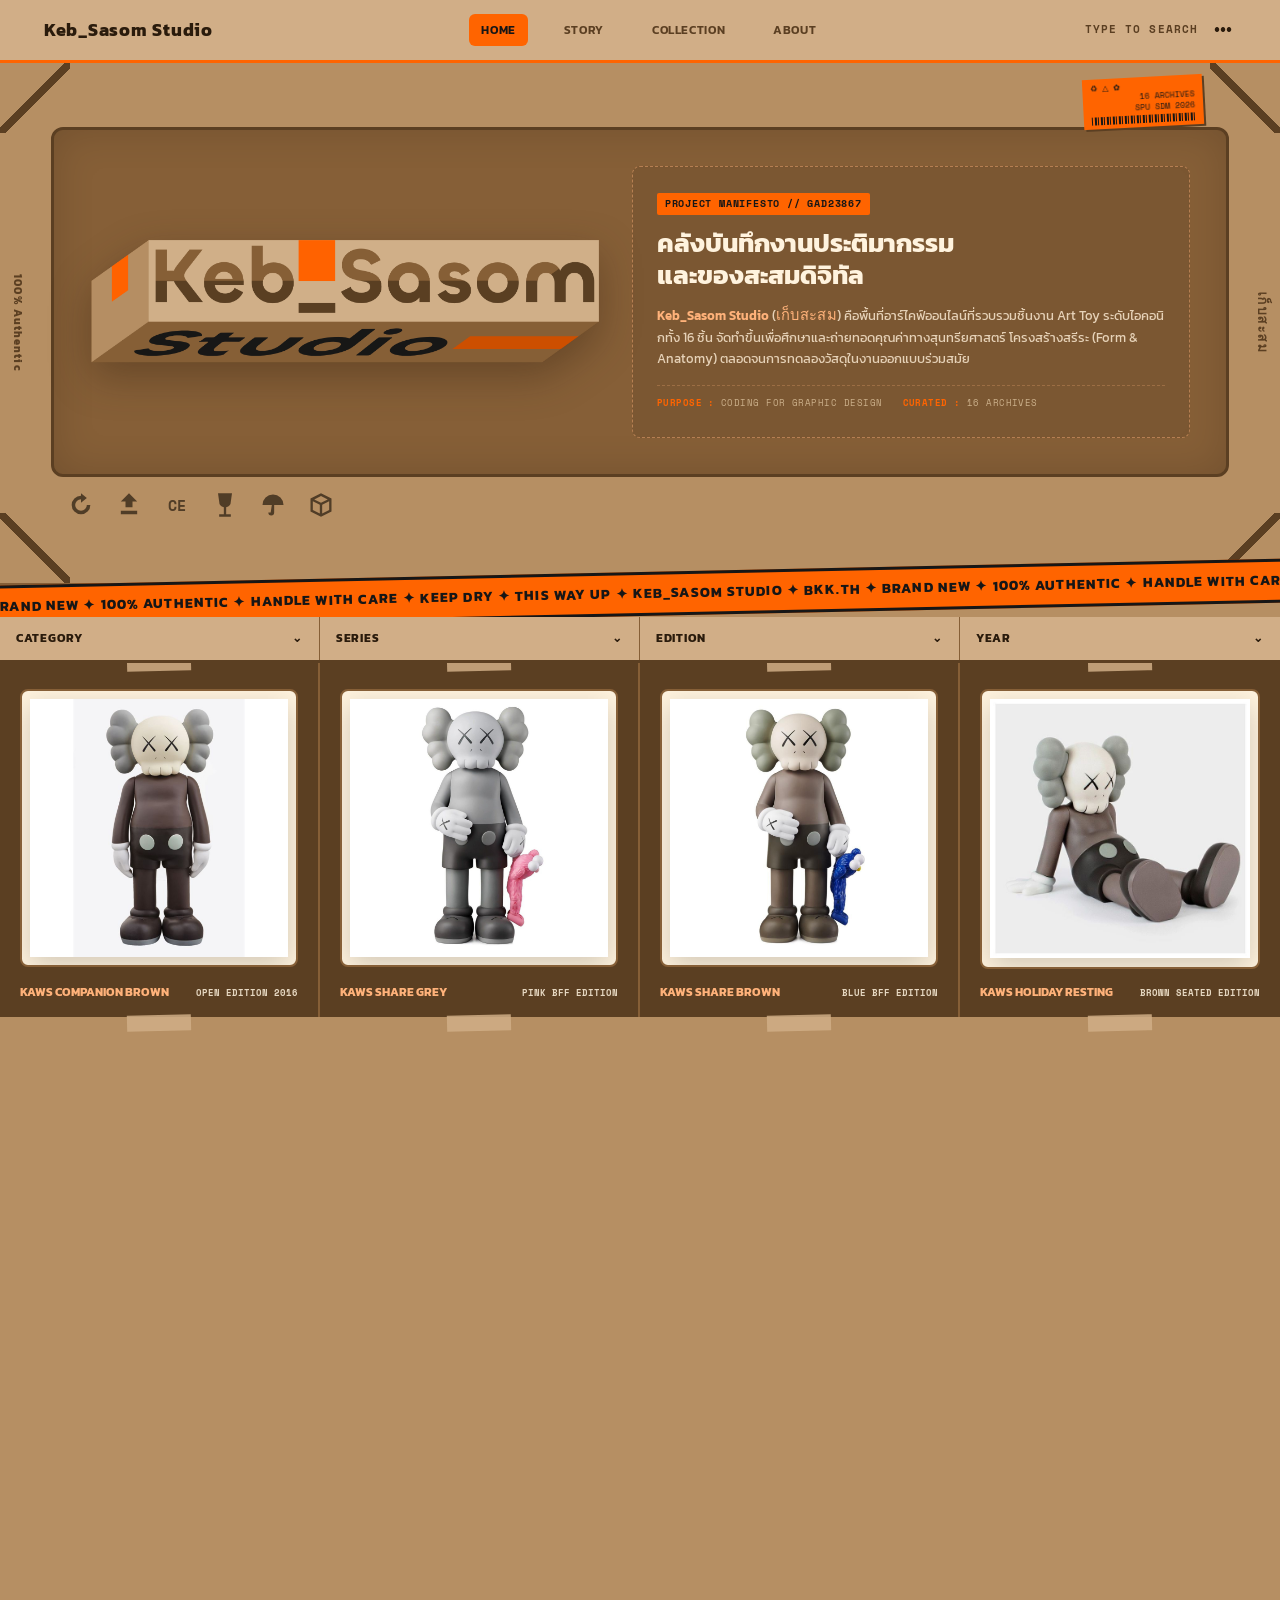
==== commit 1aa1734a: "redesign" ====
--- a/index.html
+++ b/index.html
@@ -7,8 +7,7 @@
   <link rel="stylesheet" href="css/style.css">
   <link rel="preconnect" href="https://fonts.googleapis.com">
   <link rel="preconnect" href="https://fonts.gstatic.com" crossorigin>
-  <link href="https://fonts.googleapis.com/css2?family=Inter:wght@400;500;600;700;800;900&family=Space+Mono:wght@400;700&display=swap" rel="stylesheet">
-  <link href="https://api.fontshare.com/v2/css?f[]=chillax@600,700&display=swap" rel="stylesheet">
+  <link href="https://fonts.googleapis.com/css2?family=Inter:wght@400;500;600;700;800;900&family=Kanit:ital,wght@0,400;0,600;1,900&family=Space+Mono:wght@400;700&display=swap" rel="stylesheet">
   <link rel="icon" type="image/png" href="images/favicon.jpg">
 </head>
 <body>
@@ -29,27 +28,64 @@
       </nav>
 
       <div class="header-right">
-        <!-- Search Trigger / Interactive Input -->
         <div class="search-wrapper" id="searchWrapper">
           <span class="search-bar" id="searchTrigger">TYPE TO SEARCH</span>
-          <input type="text" id="searchInput" class="search-input" placeholder="SEARCH TITLE / SPEC..." autocomplete="off">
+          <input type="text" id="searchInput" class="search-input" placeholder="SEARCH ARCHIVE..." autocomplete="off">
           <button type="button" id="searchClose" class="search-close-btn" aria-label="Close search">&times;</button>
         </div>
-        <!-- 3-Dots Button -->
         <button type="button" class="header-menu" id="menuToggle" aria-label="Open menu">•••</button>
       </div>
     </header>
 
-  <!-- 2. Brand Hero Section (ใช้รูป PNG แทนข้อความ) -->
-<section class="brand-hero">
-  <h1 class="brand-title-img-wrap">
-    <img src="images/brand-title.png" alt="Keb_Sasom Studio" class="brand-hero-img">
-  </h1>
-</section>
-
-    <!-- 3. Filter Bar พร้อม Dropdown Items -->
+    <!-- 2. Hero Box -->
+    <section class="hero-box">
+      <i class="cr a"></i><i class="cr b"></i><i class="cr c"></i><i class="cr d"></i>
+      <span class="sv">100% Authentic</span><span class="sv r">เก็บสะสม</span>
+      <div class="lb"><span>♻ △ ✿</span><em>16 ARCHIVES</em><em>SPU SDM 2026</em><s></s></div>
+      
+      <div class="hp-inner">
+        <div class="brand-title-img-wrap">
+          <img src="images/brand-title.png" alt="Keb_Sasom Studio" class="brand-hero-img">
+        </div>
+
+        <div class="manifesto-card">
+          <div class="manifesto-badge">PROJECT MANIFESTO // GAD23867</div>
+          <h2 class="manifesto-title">
+            คลังบันทึกงานประติมากรรม<br>และของสะสมดิจิทัล
+          </h2>
+          <p class="manifesto-desc">
+            <strong>Keb_Sasom Studio</strong> (<span class="font-patigon">เก็บสะสม</span>) คือพื้นที่อาร์ไคฟ์ออนไลน์ที่รวบรวมชิ้นงาน Art Toy ระดับไอคอนิกทั้ง 16 ชิ้น จัดทำขึ้นเพื่อศึกษาและถ่ายทอดคุณค่าทางสุนทรียศาสตร์ โครงสร้างสรีระ (Form &amp; Anatomy) ตลอดจนการทดลองวัสดุในงานออกแบบร่วมสมัย
+          </p>
+          <div class="manifesto-footer">
+            <span class="mf-label">PURPOSE :</span> <span class="mf-val">CODING FOR GRAPHIC DESIGN</span>
+            <span class="mf-sep"></span>
+            <span class="mf-label">CURATED :</span> <span class="mf-val">16 ARCHIVES</span>
+          </div>
+        </div>
+      </div>
+
+      <!-- สัญลักษณ์ Packaging Symbols 6 ตัว ตรงวงแดงด้านล่างซ้าย -->
+      <div class="packaging-symbols-bar" aria-hidden="true">
+        <!-- 1. Recycle -->
+        <svg viewBox="0 0 24 24"><path d="M12 4a8 8 0 1 0 8 8h-3a5 5 0 1 1-5-5v3l5-4-5-4z"/></svg>
+        <!-- 2. This Way Up -->
+        <svg viewBox="0 0 24 24"><path d="M12 2 5 9h4v5h6V9h4zM5 17h14v3H5z"/></svg>
+        <!-- 3. CE -->
+        <svg viewBox="0 0 24 24"><text x="12" y="17" font-size="13" font-weight="700" text-anchor="middle" font-family="'Space Mono', Kanit, sans-serif">CE</text></svg>
+        <!-- 4. Fragile -->
+        <svg viewBox="0 0 24 24"><path d="M6 2h12l-1 7a5 5 0 0 1-4 4.9V20h4v2H7v-2h4v-6.1A5 5 0 0 1 7 9z"/></svg>
+        <!-- 5. Keep Dry -->
+        <svg viewBox="0 0 24 24"><path d="M12 3a9 9 0 0 1 9 9H3a9 9 0 0 1 9-9zM11 12h2v6.5a2.5 2.5 0 0 1-5 0h2z"/></svg>
+        <!-- 6. Handle With Care -->
+        <svg viewBox="0 0 24 24"><path d="M12 2 3 6.5v11L12 22l9-4.5v-11zM12 4.3l5.8 2.9L12 10 6.2 7.2zM5 8.8l6 3v7.4l-6-3zm14 0v7.4l-6 3v-7.4z"/></svg>
+      </div>
+    </section>
+
+    <!-- 3. Marquee Tape Ticker -->
+    <div class="tk" aria-hidden="true"><div id="tk"></div></div>
+
+    <!-- 4. Filter Bar -->
     <nav class="filter-bar" id="filterBar">
-      <!-- Category -->
       <div class="filter-item" data-filter-type="category">
         <div class="filter-trigger">
           <span class="filter-label">CATEGORY</span>
@@ -58,12 +94,11 @@
         <div class="filter-dropdown">
           <button type="button" class="dropdown-opt active" data-filter="all">ALL CATEGORIES</button>
           <button type="button" class="dropdown-opt" data-filter="vinyl">VINYL FIGURE</button>
+          <button type="button" class="dropdown-opt" data-filter="dissected">DISSECTED / ANATOMY</button>
           <button type="button" class="dropdown-opt" data-filter="plush">PLUSH / FLOCKED</button>
-          <button type="button" class="dropdown-opt" data-filter="dissected">DISSECTED / ABS</button>
-        </div>
-      </div>
-
-      <!-- Series -->
+        </div>
+      </div>
+
       <div class="filter-item" data-filter-type="series">
         <div class="filter-trigger">
           <span class="filter-label">SERIES</span>
@@ -72,13 +107,12 @@
         <div class="filter-dropdown">
           <button type="button" class="dropdown-opt active" data-filter="all">ALL SERIES</button>
           <button type="button" class="dropdown-opt" data-filter="companion">COMPANION</button>
-          <button type="button" class="dropdown-opt" data-filter="share">SHARE</button>
+          <button type="button" class="dropdown-opt" data-filter="share">SHARE &amp; TAKE</button>
           <button type="button" class="dropdown-opt" data-filter="holiday">HOLIDAY</button>
-          <button type="button" class="dropdown-opt" data-filter="collab">COLLAB (BE@RBRICK / ASTRO)</button>
-        </div>
-      </div>
-
-      <!-- Edition -->
+          <button type="button" class="dropdown-opt" data-filter="collab">STAR WARS / ASTRO</button>
+        </div>
+      </div>
+
       <div class="filter-item" data-filter-type="edition">
         <div class="filter-trigger">
           <span class="filter-label">EDITION</span>
@@ -91,7 +125,6 @@
         </div>
       </div>
 
-      <!-- Year -->
       <div class="filter-item" data-filter-type="year">
         <div class="filter-trigger">
           <span class="filter-label">YEAR</span>
@@ -99,12 +132,13 @@
         </div>
         <div class="filter-dropdown">
           <button type="button" class="dropdown-opt active" data-filter="all">ALL YEARS</button>
-          <button type="button" class="dropdown-opt" data-filter="2013">2013</button>
+          <button type="button" class="dropdown-opt" data-filter="2007">2007</button>
+          <button type="button" class="dropdown-opt" data-filter="2008">2008</button>
+          <button type="button" class="dropdown-opt" data-filter="2012">2012</button>
           <button type="button" class="dropdown-opt" data-filter="2016">2016</button>
           <button type="button" class="dropdown-opt" data-filter="2018">2018</button>
           <button type="button" class="dropdown-opt" data-filter="2019">2019</button>
           <button type="button" class="dropdown-opt" data-filter="2020">2020</button>
-          <button type="button" class="dropdown-opt" data-filter="2021">2021</button>
         </div>
       </div>
     </nav>
@@ -115,26 +149,26 @@
       <button type="button" id="resetFilterBtn">RESET ALL [x]</button>
     </div>
 
-    <!-- 4. 4-Column Catalog Grid (คลิกรูปแล้วข้ามไปหน้ารายละเอียด) -->
+    <!-- 5. 16 Items Catalog Grid (Updated to real models) -->
     <main class="collection-grid" id="collectionGrid">
 
       <!-- Item 01 -->
       <article class="grid-card" data-category="vinyl" data-series="companion" data-edition="open" data-year="2016">
         <div class="card-thumb">
-          <a href="collection.html#toy-01" title="View KAWS COMPANION BROWN Details">
+          <a href="collection.html#toy-01" title="View details">
             <img src="images/toy-01.jpg" alt="KAWS Companion Brown" class="toy-image" loading="lazy">
           </a>
         </div>
         <div class="card-details">
           <span class="item-name">KAWS COMPANION BROWN</span>
-          <span class="item-spec">OPEN EDITION</span>
+          <span class="item-spec">OPEN EDITION 2016</span>
         </div>
       </article>
 
       <!-- Item 02 -->
       <article class="grid-card" data-category="vinyl" data-series="share" data-edition="limited" data-year="2020">
         <div class="card-thumb">
-          <a href="collection.html#toy-02" title="View KAWS SHARE GREY Details">
+          <a href="collection.html#toy-02" title="View details">
             <img src="images/toy-02.jpg" alt="KAWS Share Grey Pink" class="toy-image" loading="lazy">
           </a>
         </div>
@@ -147,7 +181,7 @@
       <!-- Item 03 -->
       <article class="grid-card" data-category="vinyl" data-series="share" data-edition="limited" data-year="2020">
         <div class="card-thumb">
-          <a href="collection.html#toy-03" title="View KAWS SHARE BROWN Details">
+          <a href="collection.html#toy-03" title="View details">
             <img src="images/toy-03.jpg" alt="KAWS Share Brown Blue" class="toy-image" loading="lazy">
           </a>
         </div>
@@ -160,113 +194,249 @@
       <!-- Item 04 -->
       <article class="grid-card" data-category="vinyl" data-series="holiday" data-edition="limited" data-year="2019">
         <div class="card-thumb">
-          <a href="collection.html#toy-04" title="View KAWS HOLIDAY SEATED Details">
-            <img src="images/toy-04.jpg" alt="KAWS Holiday Resting" class="toy-image" loading="lazy">
-          </a>
-        </div>
-        <div class="card-details">
-          <span class="item-name">KAWS HOLIDAY SEATED</span>
-          <span class="item-spec">RESTING SERIES</span>
+          <a href="collection.html#toy-04" title="View details">
+            <img src="images/toy-04.jpg" alt="KAWS Holiday Resting Brown" class="toy-image" loading="lazy">
+          </a>
+        </div>
+        <div class="card-details">
+          <span class="item-name">KAWS HOLIDAY RESTING</span>
+          <span class="item-spec">BROWN SEATED EDITION</span>
         </div>
       </article>
 
       <!-- Item 05 -->
-      <article class="grid-card" data-category="dissected" data-series="collab" data-edition="limited" data-year="2021">
-        <div class="card-thumb">
-          <a href="collection.html#toy-05" title="View BE@RBRICK DISSECTED Details">
-            <img src="images/toy-05.jpg" alt="Be@rbrick KAWS Dissected" class="toy-image" loading="lazy">
-          </a>
-        </div>
-        <div class="card-details">
-          <span class="item-name">BE@RBRICK DISSECTED</span>
-          <span class="item-spec">HALF CLEAR SHELL</span>
+      <article class="grid-card" data-category="vinyl" data-series="companion" data-edition="open" data-year="2016">
+        <div class="card-thumb">
+          <a href="collection.html#toy-05" title="View details">
+            <img src="images/toy-05.jpg" alt="KAWS Companion Black" class="toy-image" loading="lazy">
+          </a>
+        </div>
+        <div class="card-details">
+          <span class="item-name">KAWS COMPANION BLACK</span>
+          <span class="item-spec">YELLOW EYES EDITION</span>
         </div>
       </article>
 
       <!-- Item 06 -->
       <article class="grid-card" data-category="vinyl" data-series="companion" data-edition="open" data-year="2018">
         <div class="card-thumb">
-          <a href="collection.html#toy-06" title="View PASSING THROUGH GREY Details">
-            <img src="images/toy-06.jpg" alt="KAWS Passing Through" class="toy-image" loading="lazy">
+          <a href="collection.html#toy-06" title="View details">
+            <img src="images/toy-06.jpg" alt="KAWS Passing Through Grey" class="toy-image" loading="lazy">
           </a>
         </div>
         <div class="card-details">
           <span class="item-name">PASSING THROUGH GREY</span>
-          <span class="item-spec">SEATED BUST</span>
+          <span class="item-spec">SEATED BUST EDITION</span>
         </div>
       </article>
 
       <!-- Item 07 -->
       <article class="grid-card" data-category="plush" data-series="companion" data-edition="limited" data-year="2019">
         <div class="card-thumb">
-          <a href="collection.html#toy-07" title="View KAWS BFF VINYL Details">
-            <img src="images/toy-07.jpg" alt="KAWS BFF Pink" class="toy-image" loading="lazy">
-          </a>
-        </div>
-        <div class="card-details">
-          <span class="item-name">KAWS BFF VINYL</span>
-          <span class="item-spec">PINK MONOCHROME</span>
+          <a href="collection.html#toy-07" title="View details">
+            <img src="images/toy-07.jpg" alt="KAWS BFF Vinyl Pink" class="toy-image" loading="lazy">
+          </a>
+        </div>
+        <div class="card-details">
+          <span class="item-name">KAWS BFF VINYL PINK</span>
+          <span class="item-spec">MONOCHROME EDITION</span>
         </div>
       </article>
 
       <!-- Item 08 -->
-      <article class="grid-card" data-category="vinyl" data-series="collab" data-edition="limited" data-year="2013">
-        <div class="card-thumb">
-          <a href="collection.html#toy-08" title="View KAWS × ASTRO BOY Details">
+      <article class="grid-card" data-category="vinyl" data-series="collab" data-edition="limited" data-year="2012">
+        <div class="card-thumb">
+          <a href="collection.html#toy-08" title="View details">
             <img src="images/toy-08.jpg" alt="KAWS Astro Boy" class="toy-image" loading="lazy">
           </a>
         </div>
         <div class="card-details">
           <span class="item-name">KAWS × ASTRO BOY</span>
-          <span class="item-spec">SPECIAL ARCHIVE</span>
+          <span class="item-spec">ORIGINALFAKE TOKYO</span>
+        </div>
+      </article>
+
+      <!-- Item 09 -->
+      <article class="grid-card" data-category="vinyl" data-series="share" data-edition="limited" data-year="2020">
+        <div class="card-thumb">
+          <a href="collection.html#toy-09" title="View details">
+            <img src="images/toy-09.jpg" alt="KAWS Take Blue" class="toy-image" loading="lazy">
+          </a>
+        </div>
+        <div class="card-details">
+          <span class="item-name">KAWS TAKE BLUE</span>
+          <span class="item-spec">BFF WITH COMPANION</span>
+        </div>
+      </article>
+
+      <!-- Item 10 -->
+      <article class="grid-card" data-category="dissected" data-series="holiday" data-edition="limited" data-year="2012">
+        <div class="card-thumb">
+          <a href="collection.html#toy-10" title="View details">
+            <img src="images/toy-10.jpg" alt="KAWS Resting Place Black" class="toy-image" loading="lazy">
+          </a>
+        </div>
+        <div class="card-details">
+          <span class="item-name">RESTING PLACE BLACK</span>
+          <span class="item-spec">DISSECTED GREEN SKULL</span>
+        </div>
+      </article>
+
+      <!-- Item 11 -->
+      <article class="grid-card" data-category="dissected" data-series="companion" data-edition="open" data-year="2016">
+        <div class="card-thumb">
+          <a href="collection.html#toy-11" title="View details">
+            <img src="images/toy-11.jpg" alt="KAWS Flayed Companion Black" class="toy-image" loading="lazy">
+          </a>
+        </div>
+        <div class="card-details">
+          <span class="item-name">FLAYED COMPANION BLACK</span>
+          <span class="item-spec">ANATOMY GREEN EDITION</span>
+        </div>
+      </article>
+
+      <!-- Item 12 -->
+      <article class="grid-card" data-category="vinyl" data-series="collab" data-edition="limited" data-year="2008">
+        <div class="card-thumb">
+          <a href="collection.html#toy-12" title="View details">
+            <img src="images/toy-12.jpg" alt="KAWS Star Wars Boba Fett" class="toy-image" loading="lazy">
+          </a>
+        </div>
+        <div class="card-details">
+          <span class="item-name">KAWS × BOBA FETT</span>
+          <span class="item-spec">STAR WARS ARCHIVE</span>
+        </div>
+      </article>
+
+      <!-- Item 13 -->
+      <article class="grid-card" data-category="vinyl" data-series="collab" data-edition="limited" data-year="2007">
+        <div class="card-thumb">
+          <a href="collection.html#toy-13" title="View details">
+            <img src="images/toy-13.jpg" alt="KAWS Star Wars Darth Vader" class="toy-image" loading="lazy">
+          </a>
+        </div>
+        <div class="card-details">
+          <span class="item-name">KAWS × DARTH VADER</span>
+          <span class="item-spec">WITH FABRIC CAPE</span>
+        </div>
+      </article>
+
+      <!-- Item 14 -->
+      <article class="grid-card" data-category="vinyl" data-series="collab" data-edition="limited" data-year="2008">
+        <div class="card-thumb">
+          <a href="collection.html#toy-14" title="View details">
+            <img src="images/toy-14.jpg" alt="KAWS Star Wars Stormtrooper" class="toy-image" loading="lazy">
+          </a>
+        </div>
+        <div class="card-details">
+          <span class="item-name">KAWS × STORMTROOPER</span>
+          <span class="item-spec">ORIGINALFAKE 2008</span>
+        </div>
+      </article>
+
+      <!-- Item 15 -->
+      <article class="grid-card" data-category="dissected" data-series="companion" data-edition="open" data-year="2016">
+        <div class="card-thumb">
+          <a href="collection.html#toy-15" title="View details">
+            <img src="images/toy-15.jpg" alt="KAWS Flayed Companion Grey" class="toy-image" loading="lazy">
+          </a>
+        </div>
+        <div class="card-details">
+          <span class="item-name">FLAYED COMPANION GREY</span>
+          <span class="item-spec">MONOCHROME ANATOMY</span>
+        </div>
+      </article>
+
+      <!-- Item 16 -->
+      <article class="grid-card" data-category="dissected" data-series="companion" data-edition="open" data-year="2016">
+        <div class="card-thumb">
+          <a href="collection.html#toy-16" title="View details">
+            <img src="images/toy-16.jpg" alt="KAWS Flayed Companion Brown" class="toy-image" loading="lazy">
+          </a>
+        </div>
+        <div class="card-details">
+          <span class="item-name">FLAYED COMPANION BROWN</span>
+          <span class="item-spec">CLASSIC ANATOMY 2016</span>
         </div>
       </article>
 
     </main>
 
-    <!-- Empty State -->
     <div id="noResultsMsg" class="no-results-box" style="display:none;">
       <span>NO TOY FOUND MATCHING YOUR CRITERIA</span>
     </div>
 
-    <!-- 5. Minimal Footer -->
+    <!-- Footer ฉบับจัดตำแหน่งสมดุล 3 คอลัมน์ -->
     <footer class="site-footer">
       <div class="footer-top">
+        <!-- คอลัมน์ 1 (ซ้าย): กล่องรับข่าวสารแบบกล่องพัสดุ -->
         <div class="footer-col newsletter-col">
           <h4>SIGN UP FOR UPDATES</h4>
-          <div class="input-line">|</div>
-        </div>
+          <p class="footer-hint">รับแจ้งเตือนเมื่อมีของสะสม Art Toy หรืออาร์ไคฟ์ชุดใหม่</p>
+          <form class="footer-input-group" onsubmit="event.preventDefault();">
+            <input type="email" placeholder="ENTER YOUR EMAIL..." autocomplete="off">
+            <button type="submit">JOIN</button>
+          </form>
+        </div>
+
+        <!-- คอลัมน์ 2 (กลาง): เมนูนำทาง -->
         <div class="footer-col links-col">
           <h4>NAVIGATION</h4>
-          <ul>
+          <ul class="footer-links">
             <li><a href="index.html">HOME</a></li>
             <li><a href="story.html">STORY</a></li>
             <li><a href="collection.html">COLLECTION</a></li>
             <li><a href="about.html">ABOUT</a></li>
           </ul>
         </div>
+
+        <!-- คอลัมน์ 3 (ขวา): ข้อมูลโปรเจกต์ -->
         <div class="footer-col links-col">
-          <h4>PROJECT</h4>
-          <ul>
-            <li><a href="#">PERSONAL COLLECTION</a></li>
+          <h4>PROJECT DOSSIER</h4>
+          <ul class="footer-links">
+            <li><a href="#">KEB_SASOM ARCHIVE</a></li>
             <li><a href="#">SPU SDM 2026</a></li>
+            <li><a href="#">GAD23867 CODING</a></li>
+            <li><a href="#">BANGKOK, THAILAND</a></li>
           </ul>
         </div>
       </div>
 
+      <!-- แถวล่าง: โซเชียล 2 บรรทัดซ้าย + ลิขสิทธิ์ขวา -->
       <div class="footer-bottom">
-        <div class="social-icons">
-          <span>IG</span>
-          <span>TW</span>
-          <span>YT</span>
-        </div>
-        <div class="credit">CODING FOR GRAPHIC DESIGN — MIDTERM</div>
+        <div class="social-channels-stack">
+          <!-- บรรทัดที่ 1: Keb_Sasom Studio -->
+          <div class="channel-row">
+            <span class="channel-owner">KEB_SASOM :</span>
+            <a href="https://www.instagram.com/keb_sasom/" target="_blank" rel="noopener noreferrer" class="social-icon-btn" aria-label="Instagram Keb_Sasom" title="Instagram Keb_Sasom">
+              <svg viewBox="0 0 24 24" class="social-svg"><path d="M12 2.163c3.204 0 3.584.012 4.85.07 3.252.148 4.771 1.691 4.919 4.919.058 1.265.069 1.645.069 4.849 0 3.205-.012 3.584-.069 4.849-.149 3.225-1.664 4.771-4.919 4.919-1.266.058-1.644.07-4.85.07-3.204 0-3.584-.012-4.849-.07-3.26-.149-4.771-1.699-4.919-4.92-.058-1.265-.07-1.644-.07-4.849 0-3.204.013-3.583.07-4.849.149-3.227 1.664-4.771 4.919-4.919 1.266-.057 1.645-.069 4.849-.069zm0-2.163c-3.259 0-3.667.014-4.947.072-4.358.2-6.78 2.618-6.98 6.98-.059 1.281-.073 1.689-.073 4.948 0 3.259.014 3.668.072 4.948.2 4.358 2.618 6.78 6.98 6.98 1.281.058 1.689.072 4.948.072 3.259 0 3.668-.014 4.948-.072 4.354-.2 6.782-2.618 6.979-6.98.059-1.28.073-1.689.073-4.948 0-3.259-.014-3.667-.072-4.947-.196-4.354-2.617-6.78-6.979-6.98-1.281-.059-1.69-.073-4.949-.073zm0 5.838c-3.403 0-6.162 2.759-6.162 6.162s2.759 6.163 6.162 6.163 6.162-2.759 6.162-6.163c0-3.403-2.759-6.162-6.162-6.162zm0 10.162c-2.209 0-4-1.79-4-4 0-2.209 1.791-4 4-4s4 1.791 4 4c0 2.21-1.791 4-4 4zm6.406-11.845c-.796 0-1.441.645-1.441 1.44s.645 1.44 1.441 1.44c.795 0 1.439-.645 1.439-1.44s-.644-1.44-1.439-1.44z"/></svg>
+            </a>
+            <a href="https://www.facebook.com/keb.sasom/" target="_blank" rel="noopener noreferrer" class="social-icon-btn" aria-label="Facebook Keb_Sasom" title="Facebook Keb_Sasom">
+              <svg viewBox="0 0 24 24" class="social-svg"><path d="M24 12.073c0-6.627-5.373-12-12-12s-12 5.373-12 12c0 5.99 4.388 10.954 10.125 11.854v-8.385H7.078v-3.47h3.047V9.43c0-3.007 1.792-4.669 4.533-4.669 1.312 0 2.686.235 2.686.235v2.953H15.83c-1.491 0-1.956.925-1.956 1.874v2.25h3.328l-.532 3.47h-2.796v8.385C19.612 23.027 24 18.062 24 12.073z"/></svg>
+            </a>
+          </div>
+
+          <!-- บรรทัดที่ 2: MOS.K STUDIO -->
+          <div class="channel-row">
+            <span class="channel-owner">MOS.K STUDIO :</span>
+            <a href="https://www.instagram.com/mos.k_studio/" target="_blank" rel="noopener noreferrer" class="social-icon-btn" aria-label="Instagram MOS.K STUDIO" title="Instagram MOS.K STUDIO">
+              <svg viewBox="0 0 24 24" class="social-svg"><path d="M12 2.163c3.204 0 3.584.012 4.85.07 3.252.148 4.771 1.691 4.919 4.919.058 1.265.069 1.645.069 4.849 0 3.205-.012 3.584-.069 4.849-.149 3.225-1.664 4.771-4.919 4.919-1.266.058-1.644.07-4.85.07-3.204 0-3.584-.012-4.849-.07-3.26-.149-4.771-1.699-4.919-4.92-.058-1.265-.07-1.644-.07-4.849 0-3.204.013-3.583.07-4.849.149-3.227 1.664-4.771 4.919-4.919 1.266-.057 1.645-.069 4.849-.069zm0-2.163c-3.259 0-3.667.014-4.947.072-4.358.2-6.78 2.618-6.98 6.98-.059 1.281-.073 1.689-.073 4.948 0 3.259.014 3.668.072 4.948.2 4.358 2.618 6.78 6.98 6.98 1.281.058 1.689.072 4.948.072 3.259 0 3.668-.014 4.948-.072 4.354-.2 6.782-2.618 6.979-6.98.059-1.28.073-1.689.073-4.948 0-3.259-.014-3.667-.072-4.947-.196-4.354-2.617-6.78-6.979-6.98-1.281-.059-1.69-.073-4.949-.073zm0 5.838c-3.403 0-6.162 2.759-6.162 6.162s2.759 6.163 6.162 6.163 6.162-2.759 6.162-6.163c0-3.403-2.759-6.162-6.162-6.162zm0 10.162c-2.209 0-4-1.79-4-4 0-2.209 1.791-4 4-4s4 1.791 4 4c0 2.21-1.791 4-4 4zm6.406-11.845c-.796 0-1.441.645-1.441 1.44s.645 1.44 1.441 1.44c.795 0 1.439-.645 1.439-1.44s-.644-1.44-1.439-1.44z"/></svg>
+            </a>
+            <a href="https://www.facebook.com/MosKStudiopage/" target="_blank" rel="noopener noreferrer" class="social-icon-btn" aria-label="Facebook MOS.K STUDIO" title="Facebook MOS.K STUDIO">
+              <svg viewBox="0 0 24 24" class="social-svg"><path d="M24 12.073c0-6.627-5.373-12-12-12s-12 5.373-12 12c0 5.99 4.388 10.954 10.125 11.854v-8.385H7.078v-3.47h3.047V9.43c0-3.007 1.792-4.669 4.533-4.669 1.312 0 2.686.235 2.686.235v2.953H15.83c-1.491 0-1.956.925-1.956 1.874v2.25h3.328l-.532 3.47h-2.796v8.385C19.612 23.027 24 18.062 24 12.073z"/></svg>
+            </a>
+          </div>
+        </div>
+
+        <div class="credit">
+          &copy; 2026 KEB_SASOM STUDIO // ARCHIVED &amp; CRAFTED BY <strong class="signature-brand">MOS.K STUDIO</strong> ✦ 100% AUTHENTIC ✦ BKK.TH
+        </div>
       </div>
     </footer>
-
+    </footer>
   </div>
 
-  <!-- Slide-out Drawer Menu -->
+  <!-- Quick Drawer -->
   <aside class="quick-drawer" id="quickDrawer" aria-hidden="true">
     <div class="drawer-header">
       <span class="drawer-title">Keb_Sasom Studio // CONTROL</span>
@@ -275,11 +445,11 @@
     <div class="drawer-body">
       <div class="drawer-stat">
         <span class="stat-k">TOTAL TOYS</span>
-        <span class="stat-v" id="statCount">8 ITEMS</span>
+        <span class="stat-v" id="statCount">16 ITEMS</span>
       </div>
       <div class="drawer-stat">
         <span class="stat-k">CURATION STATUS</span>
-        <span class="stat-v">ACTIVE ARCHIVE</span>
+        <span class="stat-v">100% AUTHENTIC</span>
       </div>
       <div class="drawer-nav">
         <span class="drawer-section-label">PAGE JUMP</span>
--- a/css/style.css
+++ b/css/style.css
@@ -1,14 +1,47 @@
-/* ========================================================
-   1. RESET & BASE RULES
-   ======================================================== */
-* {
+/* ประกาศเรียกใช้ไฟล์ฟอนต์ SOV_Patigon */
+@font-face {
+  font-family: 'SOV_Patigon';
+  src: url('../fonts/SOV_Patigon.woff2') format('woff2'),
+       url('../fonts/SOV_Patigon.ttf') format('truetype');
+  font-weight: normal;
+  font-style: normal;
+  font-display: swap;
+}
+
+/* กำหนดสไตล์เฉพาะสำหรับคำว่า เก็บสะสม */
+.font-patigon {
+  font-family: 'SOV_Patigon', sans-serif !important;
+  font-size: 1.15em; /* ปรับขนาดชดเชยสัดส่วนตัวอักษรให้อ่านง่ายพอดีกับเนื้อหา */
+  letter-spacing: 0.02em;
+  color: #FFB27A;   /* โทนสีครีมส้มเข้ากับธีมกล่อง */
+}
+
+@import url('https://fonts.googleapis.com/css2?family=Inter:wght@400;500;600;700;800;900&family=Kanit:ital,wght@0,400;0,600;1,900&family=Space+Mono:wght@400;700&display=swap');
+
+:root {
+  --k: #B68F63;
+  --d: #865F37;
+  --b: #5B3F22;
+  --t: #D1AE87;
+  --o: #FF6400;
+  --ob: #CC5200;
+  --p: #FFF3DE;
+  --bg: #B68F63;
+  --ink: #2A1B0C;
+  --bar: #D1AE87;
+  box-sizing: border-box;
+}
+
+*, ::before, ::after {
+  box-sizing: inherit;
   margin: 0;
   padding: 0;
-  box-sizing: border-box;
 }
 
 html {
   scroll-behavior: smooth;
+  scroll-padding-top: 70px;
+  height: 100%;
 }
 
 html, body {
@@ -18,24 +51,17 @@
 }
 
 body {
-  font-family: 'Inter', -apple-system, BlinkMacSystemFont, sans-serif;
-  background-color: #ffffff;
-  color: #111111;
-  -webkit-font-smoothing: antialiased;
-  line-height: 1.5;
+  background: var(--bg);
+  color: var(--ink);
+  font-family: 'Inter', 'Kanit', sans-serif;
+  line-height: 1.6;
   opacity: 0;
   animation: pageFadeIn 0.35s ease-out forwards;
 }
 
 @keyframes pageFadeIn {
-  from {
-    opacity: 0;
-    transform: translateY(4px);
-  }
-  to {
-    opacity: 1;
-    transform: translateY(0);
-  }
+  from { opacity: 0; transform: translateY(4px); }
+  to { opacity: 1; transform: translateY(0); }
 }
 
 body.page-fade-out {
@@ -44,107 +70,90 @@
   transition: opacity 0.25s ease-in, transform 0.25s ease-in;
 }
 
+a {
+  color: inherit;
+  text-decoration: none;
+}
+
+button {
+  background: none;
+  border: 0;
+  font: inherit;
+  cursor: pointer;
+  color: inherit;
+}
+
 img {
   max-width: 100%;
   height: auto;
   display: block;
 }
 
-a {
-  color: inherit;
-  text-decoration: none;
-}
-
-button {
-  background: none;
-  border: none;
-  font: inherit;
-  cursor: pointer;
-  color: inherit;
-}
-
 .site-wrapper {
   width: 100%;
   max-width: 100%;
-  margin: 0;
-  padding: 0;
+  position: relative;
   overflow-x: hidden;
-  position: relative;
 }
 
 /* ========================================================
-   2. SHARED TOP HEADER (MENU CENTER SYSTEM)
+   TOP HEADER
    ======================================================== */
-.top-header {
-  display: flex;
+header.top-header {
+  position: sticky;
+  top: 0;
+  z-index: 60;
+  background: var(--bar);
+  display: flex;
+  align-items: center;
   justify-content: space-between;
-  align-items: center;
-  padding: 14px 10px;
-  border-bottom: 1px solid #eeeeee;
-  width: 100%;
-  min-height: 48px;
-  position: relative;
-  z-index: 50;
-  background-color: #D1B089;
-}
-
-.header-left {
-  flex: 0 0 auto;
-  display: flex;
-  justify-content: flex-start;
-}
-
-.header-logo {
-  font-weight: 800;
+  gap: 12px;
+  padding: 10px 18px;
+  border-bottom: 3px solid var(--o);
+}
+
+.header-left .header-logo {
+  font-family: 'Kanit', sans-serif;
+  font-weight: 700;
+  font-size: 1.15rem;
   letter-spacing: 0.04em;
-  font-size: 0.8rem;
-  text-transform: uppercase;
+  color: var(--ink);
+  display: flex;
+  align-items: center;
+}
+
+.nav-links-center {
+  display: flex;
+  gap: 6px;
+  overflow-x: auto;
+  scrollbar-width: none;
+}
+
+.nav-links-center a {
+  padding: 6px 12px;
+  border-radius: 6px;
+  font-family: 'Kanit', sans-serif;
+  font-weight: 600;
+  font-size: 0.78rem;
+  letter-spacing: 0.05em;
+  color: var(--b);
   white-space: nowrap;
-}
-
-.nav-links-center {
-  flex: 1;
-  display: flex;
-  justify-content: center;
-  align-items: center;
-  gap: 8px;
-}
-
-.nav-links-center a {
-  font-size: 0.58rem;
-  font-weight: 700;
-  letter-spacing: 0.06em;
-  color: #888888;
-  padding: 4px 0;
-  position: relative;
-  white-space: nowrap;
-  transition: color 0.2s ease;
+  transition: 0.2s;
 }
 
 .nav-links-center a:hover,
 .nav-links-center a.active {
-  color: #111111;
-}
-
-.nav-links-center a.active::after {
-  content: '';
-  position: absolute;
-  bottom: 0;
-  left: 0;
-  width: 100%;
-  height: 2px;
-  background-color: #111111;
+  background: var(--o);
+  color: #161616;
 }
 
 .header-right {
-  flex: 0 0 auto;
-  display: flex;
-  justify-content: flex-end;
+  display: flex;
   align-items: center;
   gap: 12px;
 }
 
-/* SEARCH WRAPPER */
+/* SEARCH SYSTEM */
 .search-wrapper {
   position: relative;
   display: flex;
@@ -153,118 +162,301 @@
 
 .search-bar {
   display: none;
+  font-family: 'Space Mono', monospace;
   font-size: 0.68rem;
-  letter-spacing: 0.12em;
-  color: #888888;
-  font-weight: 500;
-  white-space: nowrap;
+  font-weight: 700;
+  letter-spacing: 0.1em;
+  color: var(--b);
   cursor: pointer;
-  transition: color 0.2s ease;
+  transition: color 0.2s;
 }
 
 .search-bar:hover {
-  color: #111111;
+  color: var(--o);
 }
 
 .search-input {
   display: none;
   font-family: 'Space Mono', monospace;
-  font-size: 0.65rem;
-  padding: 4px 24px 4px 8px;
-  border: 1px solid #111111;
-  background-color: #fafafa;
-  color: #111111;
+  font-size: 0.68rem;
+  padding: 6px 26px 6px 10px;
+  border: 2px solid var(--b);
+  background: var(--p);
+  color: var(--ink);
   outline: none;
+  border-radius: 6px;
   width: 180px;
 }
 
 .search-close-btn {
   display: none;
   position: absolute;
-  right: 6px;
-  font-size: 1rem;
-  line-height: 1;
-  color: #888888;
-}
-
-.search-wrapper.active .search-bar {
-  display: none;
-}
-
+  right: 8px;
+  font-size: 1.1rem;
+  color: var(--b);
+}
+
+.search-wrapper.active .search-bar { display: none; }
 .search-wrapper.active .search-input,
-.search-wrapper.active .search-close-btn {
-  display: block;
-}
+.search-wrapper.active .search-close-btn { display: block; }
 
 .header-menu {
-  letter-spacing: 1px;
-  font-size: 0.9rem;
-  cursor: pointer;
+  font-family: 'Kanit', sans-serif;
+  font-size: 1.1rem;
   line-height: 1;
   padding: 4px;
+  color: var(--ink);
+  transition: color 0.2s;
+}
+
+.header-menu:hover {
+  color: var(--o);
 }
 
 /* ========================================================
-   3. HOME PAGE (HERO & FILTER BAR)
+   HERO BANNER
    ======================================================== */
-.brand-hero {
-  padding: 36px 12px 28px;
-  text-align: center;
+.hero-box {
+  position: relative;
+  overflow: hidden;
+  background: var(--k);
+  padding: clamp(40px, 5vw, 64px) clamp(20px, 4vw, 54px);
+  border-bottom: 3px solid var(--d);
+}
+
+.cr {
+  position: absolute;
+  width: clamp(34px, 6vw, 70px);
+  aspect-ratio: 1;
+  pointer-events: none;
+}
+.cr.a { top: 0; left: 0; background: linear-gradient(to bottom right, transparent 46%, var(--b) 46% 54%, transparent 54%); }
+.cr.b { top: 0; right: 0; background: linear-gradient(to bottom left, transparent 46%, var(--b) 46% 54%, transparent 54%); }
+.cr.c { bottom: 0; left: 0; background: linear-gradient(to top right, transparent 46%, var(--b) 46% 54%, transparent 54%); }
+.cr.d { bottom: 0; right: 0; background: linear-gradient(to top left, transparent 46%, var(--b) 46% 54%, transparent 54%); }
+
+.sv {
+  position: absolute;
+  top: 50%;
+  left: 8px;
+  transform: translateY(-50%);
+  writing-mode: vertical-rl;
+  font-family: 'Kanit', sans-serif;
+  font-weight: 700;
+  font-size: 11px;
+  letter-spacing: 0.1em;
+  color: var(--b);
+}
+
+/* ข้อความแนวตั้งขอบกล่องด้านขวา */
+.sv.r {
+  left: auto;
+  right: 8px;
+  font-family: 'SOV_Patigon', sans-serif !important;
+  font-size: 13px;
+  letter-spacing: 0.12em;
+  color: var(--b);
+  writing-mode: vertical-rl;
+}
+
+.lb {
+  position: absolute;
+  top: 14px;
+  right: clamp(20px, 6vw, 80px);
+  width: 120px;
+  background: var(--o);
+  color: #161616;
+  padding: 4px 8px;
+  font-family: 'Space Mono', monospace;
+  font-size: 8px;
+  line-height: 1.3;
+  z-index: 3;
+  transform: rotate(-3deg);
+  box-shadow: 2px 2px 0 var(--b);
+}
+.lb em { display: block; font-style: normal; text-align: right; }
+.lb s { display: block; height: 8px; margin-top: 3px; background: repeating-linear-gradient(90deg, #161616 0 1px, transparent 1px 3px, #161616 3px 5px, transparent 5px 6px); }
+
+/* Grid กล่องพื้นหลังเดิม: แบ่งซ้าย-ขวา */
+.hp-inner {
+  position: relative;
+  background: var(--d);
+  border-radius: 12px;
+  color: var(--p);
+  padding: clamp(24px, 3.5vw, 36px);
+  display: grid;
+  grid-template-columns: 1fr;
+  align-items: center;
+  gap: 24px;
+  border: 3px solid var(--b);
+  box-shadow: inset 0 0 40px rgba(0,0,0,0.15);
+}
+
+@media (min-width: 900px) {
+  .hp-inner {
+    grid-template-columns: 1.05fr 1.15fr;
+    text-align: left;
+    gap: 32px;
+  }
+}
+
+.brand-title-img-wrap {
+  display: flex;
+  justify-content: center;
+  align-items: center;
   width: 100%;
-}
-
-.brand-title {
-  font-family: 'Chillax', sans-serif;
-  font-size: clamp(1.8rem, 5.5vw, 4.5rem);
-  font-weight: 700;
-  letter-spacing: 0.02em;
-  text-transform: uppercase;
-  line-height: 1.1;
-  word-break: break-word;
   animation: popBounce 1s cubic-bezier(0.34, 1.56, 0.64, 1) both;
-  will-change: transform, opacity;
-  color: #FF6200;
-}
-
-.brand-title .highlight-studio {
-  color: #000000;
-}
-
-.brand-title-img-wrap {
+}
+
+.brand-hero-img {
+  max-width: 100%;
+  height: auto;
+  filter: drop-shadow(0 14px 20px rgba(42, 27, 12, 0.35));
+}
+
+@keyframes popBounce {
+  0% { opacity: 0; transform: translateY(35px) scale(0.92); }
+  60% { opacity: 1; transform: translateY(-8px) scale(1.03); }
+  100% { opacity: 1; transform: translateY(0) scale(1); }
+}
+
+/* MANIFESTO CARD (กรอบเส้นประขวา) */
+.manifesto-card {
+  position: relative;
+  border: 1.5px dashed rgba(255, 178, 122, 0.45);
+  border-radius: 8px;
+  padding: clamp(20px, 2.5vw, 26px) clamp(18px, 2.5vw, 24px);
+  display: flex;
+  flex-direction: column;
+  align-items: flex-start;
+  text-align: left;
+  background: rgba(0, 0, 0, 0.08);
+}
+
+.manifesto-badge {
   display: inline-block;
-  max-width: 100%;
-  animation: popBounce 1s cubic-bezier(0.34, 1.56, 0.64, 1) both;
-  will-change: transform, opacity;
-}
-
-.brand-hero-img {
-  max-width: min(90vw, 480px); /* ขยายเต็มที่ 480px และไม่ล้นจอมือถือ */
-  height: auto;
-  margin: 0 auto;
-  display: block;
-  filter: drop-shadow(0 8px 16px rgba(0, 0, 0, 0.06));
-}
-
-@keyframes popBounce {
-  0% {
-    opacity: 0;
-    transform: translateY(35px) scale(0.92);
+  background: var(--o);
+  color: #161616;
+  font-family: 'Space Mono', monospace;
+  font-size: 0.62rem;
+  font-weight: 700;
+  letter-spacing: 0.08em;
+  padding: 3px 8px;
+  border-radius: 2px;
+  margin-bottom: 12px;
+}
+
+.manifesto-title {
+  font-family: 'Kanit', sans-serif;
+  font-size: clamp(1.25rem, 2vw, 1.75rem);
+  font-weight: 700;
+  line-height: 1.25;
+  color: #FFF3DE;
+  margin-bottom: 12px;
+}
+
+.manifesto-desc {
+  font-family: 'Kanit', sans-serif;
+  font-size: clamp(0.78rem, 1vw, 0.86rem);
+  line-height: 1.65;
+  color: #E6D2B8;
+  margin-bottom: 16px;
+  font-weight: 400;
+}
+
+.manifesto-desc strong {
+  color: #FFB27A;
+  font-weight: 600;
+}
+
+.manifesto-footer {
+  display: flex;
+  align-items: center;
+  flex-wrap: wrap;
+  gap: 6px;
+  font-family: 'Space Mono', monospace;
+  font-size: 0.58rem;
+  letter-spacing: 0.05em;
+  padding-top: 10px;
+  border-top: 1px dashed rgba(255, 178, 122, 0.25);
+  width: 100%;
+}
+
+.mf-label { color: var(--o); font-weight: 700; }
+.mf-val { color: #CBB08B; font-weight: 400; }
+.mf-sep { display: inline-block; width: 8px; }
+
+/* MARQUEE TAPE TICKER */
+.tk {
+  background: var(--o);
+  color: #161616;
+  overflow: hidden;
+  white-space: nowrap;
+  border-block: 3px solid #161616;
+  transform: rotate(-1.2deg);
+  margin: -14px -10px 0;
+  position: relative;
+  z-index: 10;
+}
+
+.tk div {
+  display: inline-block;
+  padding: 8px 0;
+  font-family: 'Kanit', sans-serif;
+  font-weight: 700;
+  font-size: 14px;
+  letter-spacing: 0.08em;
+  animation: mq 35s linear infinite;
+}
+
+@keyframes mq {
+  to { transform: translateX(-50%); }
+}
+
+/* ========================================================
+   PACKAGING SYMBOLS
+   ======================================================== */
+.packaging-symbols-bar {
+  display: flex;
+  align-items: center;
+  gap: clamp(10px, 1.8vw, 20px);
+  margin-top: 14px;
+  padding-left: clamp(8px, 1.5vw, 16px);
+  color: #382818; /* สีน้ำตาลเข้มหมึกพิมพ์ลังกระดาษ */
+  opacity: 0.8;
+}
+
+.packaging-symbols-bar svg {
+  width: clamp(20px, 2.5vw, 28px);
+  height: clamp(20px, 2.5vw, 28px);
+  fill: currentColor;
+  flex-shrink: 0;
+  transition: transform 0.2s ease, color 0.2s ease, opacity 0.2s ease;
+}
+
+.packaging-symbols-bar svg:hover {
+  transform: translateY(-2px);
+  color: var(--o); /* เปลี่ยนเป็นสีส้มเทปกาวเมื่อชี้ */
+  opacity: 1;
+}
+
+@media (max-width: 600px) {
+  .packaging-symbols-bar {
+    justify-content: center;
+    padding-left: 0;
+    margin-top: 18px;
+    gap: 12px;
   }
-  60% {
-    opacity: 1;
-    transform: translateY(-8px) scale(1.03);
-  }
-  100% {
-    opacity: 1;
-    transform: translateY(0) scale(1);
-  }
-}
-
+}
+
+/* ========================================================
+   FILTER BAR
+   ======================================================== */
 .filter-bar {
   display: grid;
   grid-template-columns: repeat(2, 1fr);
-  border-top: 1px solid #111111;
-  border-bottom: 1px solid #e5e5e5;
+  background: var(--bar);
+  border-bottom: 3px solid var(--b);
   width: 100%;
   position: relative;
   z-index: 40;
@@ -272,39 +464,33 @@
 
 .filter-item {
   position: relative;
-  border-right: 1px solid #e5e5e5;
-  border-bottom: 1px solid #e5e5e5;
-  background-color: #ffffff;
-}
-
-.filter-item:nth-child(2n) {
-  border-right: none;
-}
+  border-right: 1px solid var(--d);
+  border-bottom: 1px solid var(--d);
+}
+.filter-item:nth-child(2n) { border-right: none; }
 
 .filter-trigger {
   display: flex;
   justify-content: space-between;
   align-items: center;
-  padding: 12px 14px;
-  font-size: 0.65rem;
-  font-weight: 700;
-  letter-spacing: 0.1em;
-  min-height: 44px;
+  padding: 12px 16px;
+  font-family: 'Kanit', sans-serif;
+  font-size: 0.75rem;
+  font-weight: 700;
+  letter-spacing: 0.06em;
+  color: var(--ink);
   cursor: pointer;
   user-select: none;
+  transition: 0.2s;
 }
 
 .filter-trigger:hover {
-  background-color: #fafafa;
-}
-
-.filter-item.open .chevron {
-  transform: rotate(180deg);
-}
-
-.chevron {
-  transition: transform 0.2s ease;
-}
+  background: var(--o);
+  color: #161616;
+}
+
+.chevron { transition: transform 0.2s ease; }
+.filter-item.open .chevron { transform: rotate(180deg); }
 
 .filter-dropdown {
   display: none;
@@ -312,89 +498,105 @@
   top: 100%;
   left: -1px;
   right: -1px;
-  background-color: #ffffff;
-  border: 1px solid #111111;
+  background: var(--p);
+  border: 3px solid var(--b);
   border-top: none;
-  box-shadow: 0 10px 24px rgba(0, 0, 0, 0.08);
+  box-shadow: 0 12px 28px rgba(0,0,0,0.2);
   flex-direction: column;
   z-index: 100;
 }
 
-.filter-item.open .filter-dropdown {
-  display: flex;
-}
+.filter-item.open .filter-dropdown { display: flex; }
 
 .dropdown-opt {
   text-align: left;
-  padding: 10px 14px;
-  font-family: 'Space Mono', monospace;
-  font-size: 0.6rem;
-  letter-spacing: 0.06em;
-  border-bottom: 1px solid #f0f0f0;
-  transition: background-color 0.15s, color 0.15s;
-}
-
-.dropdown-opt:last-child {
-  border-bottom: none;
-}
+  padding: 10px 16px;
+  font-family: 'Space Mono', monospace;
+  font-size: 0.65rem;
+  font-weight: 700;
+  color: var(--ink);
+  border-bottom: 1px dashed var(--d);
+  transition: 0.15s;
+}
+.dropdown-opt:last-child { border-bottom: none; }
 
 .dropdown-opt:hover {
-  background-color: #f7f7f7;
-  color: #000000;
+  background: var(--o);
+  color: #161616;
 }
 
 .dropdown-opt.active {
-  background-color: #111111;
-  color: #ffffff;
+  background: var(--b);
+  color: var(--p);
 }
 
 .active-filter-status {
   display: flex;
   justify-content: space-between;
   align-items: center;
-  padding: 8px 14px;
-  background-color: #f5f5f5;
-  border-bottom: 1px solid #e5e5e5;
-  font-family: 'Space Mono', monospace;
-  font-size: 0.6rem;
+  padding: 10px 18px;
+  background: var(--o);
+  color: #161616;
+  font-family: 'Space Mono', monospace;
+  font-size: 0.65rem;
+  font-weight: 700;
 }
 
 .active-filter-status button {
-  font-weight: 700;
-  color: #ff3333;
-}
-
-/* HOME COLLECTION GRID */
+  text-decoration: underline;
+  font-weight: 800;
+}
+
+/* ========================================================
+   COLLECTION GRID
+   ======================================================== */
 .collection-grid {
   display: grid;
   grid-template-columns: repeat(2, 1fr);
-  border-bottom: 1px solid #e5e5e5;
   width: 100%;
+  background: var(--k);
+  border-bottom: 3px solid var(--b);
 }
 
 .grid-card {
-  border-right: 1px solid #e5e5e5;
-  border-bottom: 1px solid #e5e5e5;
-  padding: 16px 12px;
+  position: relative;
+  background: var(--b);
+  color: var(--p);
+  border-right: 2px solid var(--d);
+  border-bottom: 2px solid var(--d);
+  padding: 24px 14px 18px;
   display: flex;
   flex-direction: column;
   justify-content: space-between;
-  background-color: #ffffff;
   cursor: pointer;
-  transition: background-color 0.3s ease;
+  transition: transform 0.25s, background-color 0.25s;
+}
+
+.grid-card:nth-child(2n) { border-right: none; }
+
+.grid-card::before {
+  content: "";
+  position: absolute;
+  top: -8px;
+  left: 50%;
+  width: 64px;
+  height: 16px;
+  background: rgba(209, 174, 135, 0.85);
+  transform: translateX(-50%) rotate(-1.5deg);
+  transition: 0.25s;
+  z-index: 2;
 }
 
 .grid-card:hover {
-  background-color: #fafafa;
-}
-
-.grid-card:nth-child(2n) {
-  border-right: none;
-}
-
-.grid-card.hidden {
-  display: none !important;
-}
+  background: #4B331A;
+}
+
+.grid-card:hover::before {
+  background: var(--o);
+  width: 84px;
+}
+
+.grid-card.hidden { display: none !important; }
 
 .card-thumb {
   width: 100%;
@@ -403,6 +605,9 @@
   align-items: center;
   justify-content: center;
   padding: 8px;
+  background: var(--p);
+  border-radius: 8px;
+  border: 2px solid var(--d);
   overflow: hidden;
 }
 
@@ -418,39 +623,41 @@
   max-width: 100%;
   max-height: 100%;
   object-fit: contain;
-  filter: drop-shadow(0 10px 14px rgba(0, 0, 0, 0.08));
-  transition: transform 0.4s cubic-bezier(0.25, 1, 0.5, 1), filter 0.4s ease;
-  will-change: transform;
+  filter: drop-shadow(0 8px 14px rgba(0,0,0,0.18));
+  transition: transform 0.35s cubic-bezier(0.25, 1, 0.5, 1), filter 0.35s ease;
 }
 
 .grid-card:hover .toy-image {
-  transform: translateY(-8px) scale(1.04);
-  filter: drop-shadow(0 20px 24px rgba(0, 0, 0, 0.16));
+  transform: translateY(-6px) scale(1.06);
+  filter: drop-shadow(0 14px 18px rgba(255, 100, 0, 0.35));
 }
 
 .card-details {
   display: flex;
   flex-direction: column;
-  gap: 4px;
-  padding-top: 12px;
+  gap: 3px;
+  padding-top: 14px;
+}
+
+.item-name {
+  font-family: 'Kanit', sans-serif;
+  font-weight: 700;
+  font-size: 0.72rem;
+  color: #FFB27A;
+  text-transform: uppercase;
+  transition: color 0.2s;
+}
+
+.grid-card:hover .item-name {
+  color: var(--o);
+}
+
+.item-spec {
+  font-family: 'Space Mono', monospace;
   font-size: 0.58rem;
-  letter-spacing: 0.04em;
-}
-
-.item-name {
-  font-weight: 700;
-  color: #555555;
-  text-transform: uppercase;
-}
-
-.grid-card:hover .item-name {
-  color: #111111;
-}
-
-.item-spec {
-  font-weight: 700;
-  color: #111111;
-  text-transform: uppercase;
+  font-weight: 700;
+  color: var(--p);
+  opacity: 0.85;
 }
 
 .no-results-box {
@@ -458,147 +665,159 @@
   text-align: center;
   font-family: 'Space Mono', monospace;
   font-size: 0.75rem;
-  color: #888888;
-  letter-spacing: 0.1em;
-  border-bottom: 1px solid #e5e5e5;
+  font-weight: 700;
+  background: var(--p);
+  color: var(--ink);
+  border-bottom: 3px solid var(--b);
 }
 
 /* ========================================================
-   4. STORY PAGE (HERO, OVERVIEW, CHAPTER GRID)
+   STORY / COLLECTION / ABOUT COMMON STYLES
    ======================================================== */
 .story-hero,
 .collection-hero-banner,
 .about-hero-section {
-  padding: 40px 16px 24px;
-  border-bottom: 1px solid #111111;
-  background-color: #fafafa;
+  padding: clamp(40px, 6vw, 64px) clamp(18px, 4vw, 48px) 30px;
+  background: var(--d);
+  color: var(--p);
+  border-bottom: 3px solid var(--b);
 }
 
 .sub-label {
   display: inline-block;
   font-family: 'Space Mono', monospace;
   font-size: 0.65rem;
-  letter-spacing: 0.12em;
-  color: #777777;
+  font-weight: 700;
+  letter-spacing: 0.1em;
+  color: var(--o);
+  background: var(--b);
+  padding: 3px 8px;
+  border-radius: 4px;
   margin-bottom: 12px;
 }
 
 .story-headline {
-  font-family: 'Chillax', sans-serif;
-  font-size: clamp(2rem, 6vw, 4.8rem);
-  font-weight: 700;
-  letter-spacing: -0.01em;
-  line-height: 1.05;
+  font-family: 'Kanit', sans-serif;
+  font-size: clamp(2rem, 5.5vw, 4rem);
+  font-weight: 900;
+  line-height: 1.1;
   text-transform: uppercase;
-  word-break: break-word;
 }
 
 .story-overview {
   display: grid;
   grid-template-columns: 1fr;
   gap: 24px;
-  padding: 32px 16px;
-  border-bottom: 1px solid #e5e5e5;
+  padding: 36px 18px;
+  background: var(--bg);
+  border-bottom: 3px solid var(--b);
 }
 
 .highlight-text {
-  font-size: clamp(1.1rem, 2.5vw, 1.45rem);
+  font-family: 'Kanit', sans-serif;
+  font-size: clamp(1.1rem, 2.5vw, 1.4rem);
   font-weight: 600;
-  line-height: 1.45;
-  color: #111111;
+  color: var(--ink);
+  line-height: 1.5;
 }
 
 .overview-body p {
-  font-size: 0.9rem;
-  color: #555555;
+  color: #382818;
+  font-size: 0.95rem;
   line-height: 1.7;
-  margin-bottom: 24px;
 }
 
 .stat-badges {
   display: grid;
   grid-template-columns: repeat(3, 1fr);
   gap: 12px;
-  border-top: 1px solid #eeeeee;
-  padding-top: 20px;
+  border-top: 2px dashed var(--d);
+  padding-top: 18px;
+  margin-top: 20px;
 }
 
 .stat-number {
+  font-family: 'Kanit', sans-serif;
+  font-size: 1.8rem;
+  font-weight: 900;
+  color: var(--o);
   display: block;
-  font-family: 'Space Mono', monospace;
-  font-size: 1.4rem;
-  font-weight: 700;
-  color: #111111;
 }
 
 .stat-title {
-  display: block;
-  font-size: 0.55rem;
-  font-weight: 700;
-  color: #888888;
+  font-family: 'Space Mono', monospace;
+  font-size: 0.6rem;
+  font-weight: 700;
+  color: var(--ink);
+}
+
+.section-divider-bar {
+  display: flex;
+  justify-content: space-between;
+  align-items: center;
+  padding: 12px 18px;
+  background: var(--b);
+  color: var(--p);
+  border-top: 3px solid var(--o);
+  border-bottom: 3px solid #161616;
+  font-family: 'Space Mono', monospace;
+  font-size: 0.65rem;
+  font-weight: 700;
   letter-spacing: 0.08em;
-  margin-top: 4px;
-}
-
-.section-divider-bar {
-  display: flex;
-  justify-content: space-between;
-  align-items: center;
-  padding: 12px 16px;
-  background-color: #111111;
-  color: #ffffff;
-  font-family: 'Space Mono', monospace;
-  font-size: 0.62rem;
-  letter-spacing: 0.1em;
 }
 
 /* CHAPTER GRID */
 .chapter-grid {
   display: grid;
   grid-template-columns: repeat(2, 1fr);
-  border-bottom: 1px solid #e5e5e5;
-  width: 100%;
+  background: var(--k);
+  border-bottom: 3px solid var(--b);
 }
 
 .chapter-card {
-  border-right: 1px solid #e5e5e5;
-  border-bottom: 1px solid #e5e5e5;
-  padding: 18px 12px;
+  position: relative;
+  background: var(--b);
+  color: var(--p);
+  border-right: 2px solid var(--d);
+  border-bottom: 2px solid var(--d);
+  padding: 24px 14px 18px;
   display: flex;
   flex-direction: column;
   justify-content: space-between;
-  background-color: #ffffff;
   cursor: pointer;
-  transition: background-color 0.3s ease;
-}
-
-.chapter-card:hover {
-  background-color: #fafafa;
-}
-
-.chapter-card:nth-child(2n) {
-  border-right: none;
-}
+  transition: transform 0.25s, background-color 0.25s;
+}
+.chapter-card:nth-child(2n) { border-right: none; }
+
+.chapter-card::before {
+  content: "";
+  position: absolute;
+  top: -8px;
+  left: 50%;
+  width: 64px;
+  height: 16px;
+  background: rgba(209, 174, 135, 0.85);
+  transform: translateX(-50%) rotate(-1.5deg);
+  transition: 0.25s;
+}
+.chapter-card:hover { background: #4B331A; }
+.chapter-card:hover::before { background: var(--o); width: 84px; }
 
 .chapter-meta {
   display: flex;
   justify-content: space-between;
   align-items: center;
   font-family: 'Space Mono', monospace;
-  font-size: 0.58rem;
-  margin-bottom: 12px;
-}
-
-.chapter-num {
-  font-weight: 700;
-  color: #111111;
-}
-
+  font-size: 0.6rem;
+  margin-bottom: 10px;
+}
+.chapter-num { font-weight: 700; color: var(--o); }
 .chapter-tag {
-  color: #888888;
-  background-color: #f2f2f2;
-  padding: 2px 4px;
-  border-radius: 2px;
+  background: var(--t);
+  color: var(--ink);
+  padding: 2px 6px;
+  border-radius: 4px;
+  font-weight: 700;
 }
 
 .chapter-img-box {
@@ -608,127 +827,105 @@
   align-items: center;
   justify-content: center;
   padding: 8px;
-  background-color: #fafafa;
-  margin-bottom: 14px;
-  border: 1px solid #f0f0f0;
+  background: var(--p);
+  border-radius: 8px;
+  border: 2px solid var(--d);
   overflow: hidden;
-}
-
-.chapter-img-box a {
-  display: flex;
-  align-items: center;
-  justify-content: center;
-  width: 100%;
-  height: 100%;
+  margin-bottom: 12px;
 }
 
 .chapter-img {
   max-width: 100%;
   max-height: 100%;
   object-fit: contain;
-  filter: drop-shadow(0 12px 16px rgba(0, 0, 0, 0.08));
-  transition: transform 0.4s cubic-bezier(0.25, 1, 0.5, 1), filter 0.4s ease;
-  will-change: transform;
-}
-
+  filter: drop-shadow(0 8px 14px rgba(0,0,0,0.18));
+  transition: transform 0.35s ease;
+}
 .chapter-card:hover .chapter-img {
-  transform: translateY(-8px) scale(1.04);
-  filter: drop-shadow(0 20px 24px rgba(0, 0, 0, 0.16));
+  transform: translateY(-6px) scale(1.06);
 }
 
 .chapter-info h3 {
-  font-size: 0.9rem;
-  font-weight: 800;
-  letter-spacing: 0.04em;
-  margin-bottom: 6px;
-  text-transform: uppercase;
-}
-
+  font-family: 'Kanit', sans-serif;
+  font-size: 0.88rem;
+  font-weight: 700;
+  color: #FFB27A;
+  margin-bottom: 4px;
+}
 .chapter-info p {
-  font-size: 0.78rem;
-  color: #555555;
-  line-height: 1.5;
-  margin-bottom: 10px;
-}
-
+  font-size: 0.75rem;
+  color: var(--p);
+  opacity: 0.85;
+  margin-bottom: 8px;
+  line-height: 1.45;
+}
 .chapter-bullet {
   list-style: none;
   font-family: 'Space Mono', monospace;
   font-size: 0.58rem;
-  color: #777777;
-  display: flex;
-  flex-direction: column;
-  gap: 3px;
+  color: var(--t);
+  display: flex;
+  flex-direction: column;
+  gap: 2px;
 }
 
 .story-quote {
-  padding: 40px 16px;
+  padding: 48px 18px;
+  background: var(--p);
+  border-bottom: 3px solid var(--b);
   text-align: center;
-  background-color: #f7f7f7;
-  border-bottom: 1px solid #e5e5e5;
-}
-
+  color: var(--ink);
+}
 .story-quote blockquote {
-  font-size: clamp(1rem, 2.8vw, 1.8rem);
-  font-weight: 800;
-  letter-spacing: 0.02em;
-  line-height: 1.35;
-  max-width: 800px;
-  margin: 0 auto 14px;
-}
-
+  font-family: 'Kanit', sans-serif;
+  font-size: clamp(1.1rem, 3vw, 1.8rem);
+  font-weight: 900;
+  line-height: 1.4;
+  margin-bottom: 12px;
+}
 .story-quote cite {
   font-family: 'Space Mono', monospace;
   font-size: 0.65rem;
-  color: #888888;
-  letter-spacing: 0.1em;
-}
-
-/* ========================================================
-   5. COLLECTION PAGE & ABOUT PAGE
-   ======================================================== */
+  font-weight: 700;
+  color: var(--d);
+}
+
+/* COLLECTION DETAIL ROWS */
 .collection-detail-list {
   display: flex;
   flex-direction: column;
-  width: 100%;
+  background: var(--bg);
 }
 
 .detail-row {
   display: grid;
   grid-template-columns: 1fr;
-  border-bottom: 1px solid #e5e5e5;
-  width: 100%;
-  scroll-margin-top: 50px;
-  transition: background-color 0.4s ease;
-}
-
+  border-bottom: 2px solid var(--d);
+  scroll-margin-top: 60px;
+  background: var(--p);
+  color: var(--ink);
+}
 .detail-row:target {
-  background-color: #fcfcfc;
+  background: #FFE8C2;
 }
 
 .detail-visual {
-  background-color: #fafafa;
-  border-bottom: 1px solid #e5e5e5;
-  padding: 30px 16px;
+  background: var(--t);
+  border-bottom: 2px solid var(--d);
+  padding: 34px 18px;
   display: flex;
   align-items: center;
   justify-content: center;
 }
-
 .detail-img {
   max-width: 220px;
   max-height: 260px;
   object-fit: contain;
-  filter: drop-shadow(0 16px 20px rgba(0, 0, 0, 0.09));
-  transition: transform 0.4s ease;
-}
-
-.detail-row:hover .detail-img {
-  transform: translateY(-6px) scale(1.03);
+  filter: drop-shadow(0 14px 20px rgba(0,0,0,0.18));
 }
 
 .detail-content {
-  padding: 28px 16px;
+  padding: 28px 18px;
   display: flex;
   flex-direction: column;
   justify-content: space-between;
@@ -738,197 +935,178 @@
   display: flex;
   justify-content: space-between;
   font-family: 'Space Mono', monospace;
-  font-size: 0.65rem;
+  font-size: 0.68rem;
+  font-weight: 700;
   margin-bottom: 12px;
 }
-
-.detail-tag {
-  font-weight: 700;
-  color: #111111;
-}
-
-.detail-year {
-  color: #777777;
-}
+.detail-tag { color: var(--o); }
+.detail-year { color: var(--d); }
 
 .detail-title {
+  font-family: 'Kanit', sans-serif;
   font-size: 1.6rem;
   font-weight: 900;
-  letter-spacing: -0.01em;
-  margin-bottom: 14px;
-  text-transform: uppercase;
-  line-height: 1.1;
-}
-
+  margin-bottom: 10px;
+  line-height: 1.15;
+}
 .detail-desc {
-  font-size: 0.88rem;
-  color: #555555;
+  font-size: 0.9rem;
+  color: #382818;
   line-height: 1.7;
-  margin-bottom: 24px;
+  margin-bottom: 22px;
 }
 
 .specs-table {
   display: grid;
   grid-template-columns: repeat(2, 1fr);
-  gap: 14px 16px;
-  border-top: 1px solid #eeeeee;
-  padding-top: 18px;
-}
-
+  gap: 12px;
+  border-top: 2px dashed var(--d);
+  padding-top: 16px;
+}
 .spec-cell {
   display: flex;
   flex-direction: column;
-  gap: 4px;
-}
-
+}
 .spec-k {
   font-family: 'Space Mono', monospace;
   font-size: 0.58rem;
-  color: #888888;
-  letter-spacing: 0.08em;
-}
-
+  font-weight: 700;
+  color: var(--d);
+}
 .spec-v {
-  font-size: 0.75rem;
-  font-weight: 700;
-  color: #111111;
-}
-
-/* ABOUT PAGE */
+  font-family: 'Kanit', sans-serif;
+  font-size: 0.8rem;
+  font-weight: 700;
+  color: var(--ink);
+}
+
+/* ABOUT STATEMENT */
 .about-statement-grid {
   display: grid;
   grid-template-columns: 1fr;
-  padding: 30px 16px;
-  gap: 30px;
-  border-bottom: 1px solid #e5e5e5;
+  padding: 36px 18px;
+  gap: 28px;
+  background: var(--p);
+  border-bottom: 3px solid var(--b);
+  color: var(--ink);
 }
 
 .about-lead-title {
-  font-size: clamp(1.3rem, 3.5vw, 2.2rem);
-  font-weight: 800;
-  line-height: 1.3;
-  margin-bottom: 20px;
+  font-family: 'Kanit', sans-serif;
+  font-size: clamp(1.3rem, 3.2vw, 2rem);
+  font-weight: 700;
+  line-height: 1.35;
+  margin-bottom: 18px;
 }
 
 .about-info-box {
-  background-color: #fafafa;
-  border: 1px solid #eeeeee;
+  background: var(--t);
+  border: 2px solid var(--b);
   padding: 16px;
   display: flex;
   flex-direction: column;
   gap: 6px;
-}
-
+  border-radius: 8px;
+}
 .info-k {
   font-family: 'Space Mono', monospace;
   font-size: 0.58rem;
-  color: #888888;
-  letter-spacing: 0.06em;
-  margin-top: 8px;
-}
-
-.info-k:first-child {
-  margin-top: 0;
-}
-
+  font-weight: 700;
+  color: var(--b);
+  margin-top: 6px;
+}
+.info-k:first-child { margin-top: 0; }
 .info-v {
-  font-size: 0.8rem;
-  font-weight: 700;
-  color: #111111;
+  font-family: 'Kanit', sans-serif;
+  font-weight: 700;
+  font-size: 0.82rem;
 }
 
 .about-right-pane h3 {
-  font-size: 1.05rem;
-  font-weight: 800;
-  margin-bottom: 10px;
-  margin-top: 20px;
-  text-transform: uppercase;
-}
-
-.about-right-pane h3:first-child {
-  margin-top: 0;
-}
-
+  font-family: 'Kanit', sans-serif;
+  font-size: 1.1rem;
+  font-weight: 700;
+  margin: 18px 0 8px;
+}
+.about-right-pane h3:first-child { margin-top: 0; }
 .about-right-pane p {
-  font-size: 0.88rem;
-  color: #555555;
+  font-size: 0.9rem;
   line-height: 1.7;
+  color: #382818;
 }
 
 .design-principles-list {
   display: flex;
   flex-direction: column;
   gap: 14px;
-  margin-top: 24px;
-  border-top: 1px solid #eeeeee;
-  padding-top: 20px;
-}
-
+  margin-top: 22px;
+  border-top: 2px dashed var(--d);
+  padding-top: 18px;
+}
 .principle-item {
   display: flex;
-  gap: 14px;
+  gap: 12px;
   align-items: flex-start;
 }
-
 .principle-num {
   font-family: 'Space Mono', monospace;
-  font-size: 1rem;
-  font-weight: 700;
-  color: #111111;
-}
-
+  font-size: 1.1rem;
+  font-weight: 700;
+  color: var(--o);
+}
 .principle-item strong {
   display: block;
-  font-size: 0.72rem;
-  letter-spacing: 0.06em;
-  margin-bottom: 4px;
-}
-
+  font-family: 'Kanit', sans-serif;
+  font-size: 0.78rem;
+  margin-bottom: 2px;
+}
 .principle-item p {
   font-size: 0.8rem;
-  color: #666666;
   margin: 0;
 }
 
 /* ========================================================
-   6. QUICK DRAWER (ปุ่ม 3 จุด)
+   QUICK DRAWER
    ======================================================== */
 .quick-drawer {
   position: fixed;
   top: 0;
-  right: -320px;
-  width: 280px;
+  right: 0; /* ตรึงตำแหน่งไว้ที่ขวา */
+  width: 290px;
   height: 100vh;
-  background-color: #ffffff;
-  border-left: 1px solid #111111;
+  background: var(--p);
+  border-left: 3px solid var(--b);
   z-index: 999;
   padding: 24px 20px;
-  box-shadow: -10px 0 30px rgba(0, 0, 0, 0.15);
-  transition: right 0.3s cubic-bezier(0.4, 0, 0.2, 1);
-  display: flex;
-  flex-direction: column;
-  gap: 24px;
+  box-shadow: -10px 0 30px rgba(0,0,0,0.3);
+  display: flex;
+  flex-direction: column;
+  gap: 22px;
+  color: var(--ink);
+
+  /* ซ่อนด้วย transform และ visibility เพื่อไม่ให้ดันหน้าจอเบี้ยว */
+  transform: translateX(100%);
+  visibility: hidden;
+  transition: transform 0.3s cubic-bezier(0.4, 0, 0.2, 1), visibility 0.3s;
 }
 
 .quick-drawer.open {
-  right: 0;
+  transform: translateX(0);
+  visibility: visible;
 }
 
 .drawer-header {
   display: flex;
   justify-content: space-between;
   align-items: center;
-  border-bottom: 1px solid #eeeeee;
+  border-bottom: 2px solid var(--o);
   padding-bottom: 12px;
 }
-
 .drawer-title {
   font-family: 'Space Mono', monospace;
-  font-size: 0.65rem;
-  font-weight: 700;
-  letter-spacing: 0.08em;
-}
-
+  font-size: 0.68rem;
+  font-weight: 700;
+}
 .drawer-close {
   font-size: 1.4rem;
   line-height: 1;
@@ -937,173 +1115,279 @@
 .drawer-body {
   display: flex;
   flex-direction: column;
-  gap: 20px;
-}
-
+  gap: 18px;
+}
 .drawer-stat {
   display: flex;
   justify-content: space-between;
   font-family: 'Space Mono', monospace;
   font-size: 0.62rem;
-  border-bottom: 1px solid #f5f5f5;
-  padding-bottom: 8px;
-}
-
-.stat-k {
-  color: #888888;
-}
-
-.stat-v {
-  font-weight: 700;
-  color: #111111;
-}
+  border-bottom: 1px dashed var(--d);
+  padding-bottom: 6px;
+}
+.stat-k { color: var(--d); }
+.stat-v { font-weight: 700; color: var(--o); }
 
 .drawer-nav {
   display: flex;
   flex-direction: column;
-  gap: 12px;
+  gap: 10px;
   padding-top: 10px;
 }
-
 .drawer-section-label {
   font-family: 'Space Mono', monospace;
   font-size: 0.58rem;
-  color: #888888;
-  letter-spacing: 0.1em;
-}
-
+  color: var(--d);
+  letter-spacing: 0.08em;
+}
 .drawer-nav a {
-  font-size: 0.72rem;
-  font-weight: 700;
-  letter-spacing: 0.06em;
+  font-family: 'Kanit', sans-serif;
+  font-weight: 700;
+  font-size: 0.8rem;
   padding: 6px 0;
-  border-bottom: 1px solid #f0f0f0;
-}
+  border-bottom: 1px solid var(--t);
+  transition: color 0.2s;
+}
+.drawer-nav a:hover { color: var(--o); }
 
 .drawer-backdrop {
   display: none;
   position: fixed;
   inset: 0;
-  background-color: rgba(0, 0, 0, 0.4);
+  background: rgba(42, 27, 12, 0.5);
   z-index: 998;
 }
-
-.drawer-backdrop.active {
-  display: block;
-}
+.drawer-backdrop.active { display: block; }
 
 /* ========================================================
-   7. FOOTER
+   FOOTER (3-COLUMN BALANCED INDUSTRIAL LAYOUT)
    ======================================================== */
 .site-footer {
-  background-color: #B58E63;
-  color: #000000;
-  padding: 36px 16px 20px;
+  background: var(--k);
+  color: var(--ink);
+  padding: 44px 24px 28px;
   width: 100%;
-}
-
+  border-top: 6px solid var(--b);
+}
+
+/* ส่วนบน: จัด 3 คอลัมน์กระจายทั่วจอ */
 .footer-top {
-  display: flex;
-  flex-direction: column;
-  gap: 28px;
-  padding-bottom: 28px;
-  border-bottom: 1px solid #222222;
+  display: grid;
+  grid-template-columns: 1fr;
+  gap: 32px;
+  padding-bottom: 32px;
+  border-bottom: 2px dashed var(--b);
+}
+
+@media (min-width: 768px) {
+  .footer-top {
+    grid-template-columns: 1.5fr 1fr 1fr; /* ซ้ายกว้างกว่าเล็กน้อย กลางกับขวาสมดุล */
+    gap: 40px;
+    align-items: start;
+  }
+}
+
+@media (min-width: 1024px) {
+  .site-footer {
+    padding: 56px 48px 32px;
+  }
+  .footer-top {
+    grid-template-columns: 1.8fr 1fr 1fr;
+    gap: 60px;
+  }
 }
 
 .footer-col h4 {
+  font-family: 'Kanit', sans-serif;
+  font-size: 0.85rem;
+  font-weight: 700;
+  letter-spacing: 0.08em;
+  color: var(--b);
+  margin-bottom: 12px;
+}
+
+.footer-hint {
+  font-family: 'Kanit', sans-serif;
+  font-size: 0.75rem;
+  color: #382818;
+  margin-bottom: 12px;
+  opacity: 0.9;
+  line-height: 1.5;
+}
+
+/* ช่องกรอกอีเมลรับอัปเดต */
+.footer-input-group {
+  display: flex;
+  max-width: 340px;
+  border: 2px solid var(--b);
+  background: var(--p);
+  border-radius: 6px;
+  overflow: hidden;
+}
+
+.footer-input-group input {
+  flex: 1;
+  border: none;
+  background: transparent;
+  padding: 8px 12px;
+  font-family: 'Space Mono', monospace;
   font-size: 0.65rem;
-  font-weight: 700;
-  letter-spacing: 0.1em;
-  margin-bottom: 12px;
-}
-
-.newsletter-col .input-line {
-  color: #555555;
-  font-size: 1.1rem;
-}
-
-.links-col ul {
-  list-style: none;
-}
-
-.links-col li {
-  margin-bottom: 8px;
-}
-
-.links-col a {
-  text-decoration: none;
-  color: #000000;
-  font-size: 0.65rem;
-}
-
+  color: var(--ink);
+  outline: none;
+}
+
+.footer-input-group button {
+  background: var(--o);
+  color: #161616;
+  font-family: 'Kanit', sans-serif;
+  font-weight: 700;
+  font-size: 0.75rem;
+  padding: 0 16px;
+  border: none;
+  cursor: pointer;
+  transition: background-color 0.2s ease;
+}
+
+.footer-input-group button:hover {
+  background: var(--ob);
+  color: #fff;
+}
+
+/* ลิสต์ลิงก์เมนู (เอา Bullet ออก และจัดระยะสวยงาม) */
+.footer-links {
+  list-style: none !important;
+  margin: 0;
+  padding: 0;
+  display: flex;
+  flex-direction: column;
+  gap: 8px;
+}
+
+.footer-links li {
+  margin: 0;
+  padding: 0;
+}
+
+.footer-links a {
+  font-family: 'Space Mono', monospace;
+  font-size: 0.68rem;
+  font-weight: 700;
+  color: var(--ink);
+  letter-spacing: 0.04em;
+  transition: color 0.2s ease, transform 0.2s ease;
+  display: inline-block;
+}
+
+.footer-links a:hover {
+  color: var(--o);
+  transform: translateX(3px);
+}
+
+/* ========================================================
+   FOOTER BOTTOM (SOCIALS LEFT & COPYRIGHT RIGHT)
+   ======================================================== */
 .footer-bottom {
   display: flex;
   justify-content: space-between;
-  align-items: center;
-  padding-top: 18px;
-  font-size: 0.58rem;
-  color: #000000;
-}
-
-.social-icons span {
-  margin-right: 12px;
-  font-weight: 700;
-  cursor: pointer;
+  align-items: flex-end;
+  padding-top: 22px;
+  gap: 20px;
+  flex-wrap: wrap;
+}
+
+.social-channels-stack {
+  display: flex;
+  flex-direction: column;
+  gap: 8px;
+}
+
+.channel-row {
+  display: flex;
+  align-items: center;
+  gap: 10px;
+}
+
+.channel-owner {
+  font-family: 'Space Mono', monospace;
+  color: var(--b);
+  font-weight: 700;
+  letter-spacing: 0.06em;
+  font-size: 0.62rem;
+  opacity: 0.85;
+  min-width: 95px;
+}
+
+.social-icon-btn {
+  display: inline-flex;
+  align-items: center;
+  justify-content: center;
+  width: 24px;
+  height: 24px;
+  color: var(--ink);
+  background: rgba(42, 27, 12, 0.12);
+  border-radius: 4px;
+  padding: 4px;
+  transition: all 0.2s cubic-bezier(0.2, 0.8, 0.2, 1);
+}
+
+.social-svg {
+  width: 100%;
+  height: 100%;
+  fill: currentColor;
+}
+
+.social-icon-btn:hover {
+  background: var(--o);
+  color: #161616;
+  transform: translateY(-2px);
+  box-shadow: 0 4px 8px rgba(0, 0, 0, 0.15);
+}
+
+.footer-bottom .credit {
+  font-family: 'Space Mono', monospace;
+  font-size: 0.62rem;
+  letter-spacing: 0.05em;
+  color: var(--ink);
+  opacity: 0.9;
+  text-align: right;
+}
+
+.signature-brand {
+  color: var(--o);
+  background: rgba(42, 27, 12, 0.2);
+  padding: 1px 6px;
+  border-radius: 3px;
+  font-weight: 700;
+  letter-spacing: 0.06em;
+}
+
+@media (max-width: 768px) {
+  .footer-bottom {
+    flex-direction: column;
+    align-items: flex-start;
+    gap: 16px;
+  }
+  .footer-bottom .credit {
+    text-align: left;
+  }
 }
 
 /* ========================================================
-   8. TABLET BREAKPOINT (≥ 768px) -> 3 คอลัมน์
+   RESPONSIVE BREAKPOINTS
    ======================================================== */
 @media (min-width: 768px) {
-  .top-header {
-    padding: 18px 36px;
-  }
-
-  .header-logo {
-    font-size: 0.95rem;
-    letter-spacing: 0.08em;
-  }
-
-  .nav-links-center {
-    gap: 32px;
-  }
-
-  .nav-links-center a {
-    font-size: 0.68rem;
-    letter-spacing: 0.12em;
-  }
-
-  .search-bar {
-    display: inline-block;
-  }
-
-  .filter-bar {
-    grid-template-columns: repeat(4, 1fr);
-  }
-
-  .filter-item {
-    border-bottom: none;
-  }
-
-  .filter-item:nth-child(2n) {
-    border-right: 1px solid #e5e5e5;
-  }
-
-  .filter-item:last-child {
-    border-right: none;
-  }
-
-  .collection-grid {
-    grid-template-columns: repeat(3, 1fr);
-  }
-
-  .grid-card:nth-child(2n) {
-    border-right: 1px solid #e5e5e5;
-  }
-
-  .grid-card:nth-child(3n) {
-    border-right: none;
-  }
+  header.top-header { padding: 12px 32px; }
+  .nav-links-center { gap: 16px; }
+  .search-bar { display: inline-block; }
+
+  .filter-bar { grid-template-columns: repeat(4, 1fr); }
+  .filter-item { border-bottom: none; }
+  .filter-item:nth-child(2n) { border-right: 1px solid var(--d); }
+  .filter-item:last-child { border-right: none; }
+
+  .collection-grid { grid-template-columns: repeat(3, 1fr); }
+  .grid-card:nth-child(2n) { border-right: 2px solid var(--d); }
+  .grid-card:nth-child(3n) { border-right: none; }
 
   .card-details {
     flex-direction: row;
@@ -1111,148 +1395,52 @@
     align-items: flex-end;
   }
 
+  .chapter-grid { grid-template-columns: repeat(3, 1fr); }
+  .chapter-card:nth-child(2n) { border-right: 2px solid var(--d); }
+  .chapter-card:nth-child(3n) { border-right: none; }
+
   .story-overview {
     grid-template-columns: 1fr 1fr;
-    padding: 48px 36px;
+    padding: 48px 32px;
+    gap: 36px;
+  }
+  .section-divider-bar { padding: 14px 32px; }
+
+  .detail-row { grid-template-columns: 340px 1fr; }
+  .detail-visual { border-bottom: none; border-right: 2px solid var(--d); padding: 48px; }
+  .detail-content { padding: 40px 32px; }
+  .specs-table { grid-template-columns: repeat(4, 1fr); }
+
+  .about-statement-grid {
+    grid-template-columns: 1fr 1fr;
+    padding: 48px 32px;
     gap: 40px;
   }
 
-  .section-divider-bar {
-    padding: 14px 36px;
-  }
-
-  .chapter-grid {
-    grid-template-columns: repeat(3, 1fr);
-  }
-
-  .chapter-card:nth-child(2n) {
-    border-right: 1px solid #e5e5e5;
-  }
-
-  .chapter-card:nth-child(3n) {
-    border-right: none;
-  }
-
-  .detail-row {
-    grid-template-columns: 360px 1fr;
-    scroll-margin-top: 60px;
-  }
-
-  .detail-visual {
-    border-bottom: none;
-    border-right: 1px solid #e5e5e5;
-    padding: 48px;
-  }
-
-  .detail-content {
-    padding: 40px 36px;
-  }
-
-  .specs-table {
-    grid-template-columns: repeat(4, 1fr);
-  }
-
-  .about-statement-grid {
-    grid-template-columns: 1fr 1fr;
-    padding: 48px 36px;
-    gap: 48px;
-  }
-
-  .site-footer {
-    padding: 40px 36px 24px;
-  }
-
-  .footer-top {
-    flex-direction: row;
-    justify-content: space-between;
-  }
-}
-
-/* ========================================================
-   9. DESKTOP BREAKPOINT (≥ 1024px) -> 4 คอลัมน์เต็มจอ
-   ======================================================== */
+  .site-footer { padding: 40px 32px 24px; }
+  .footer-top { flex-direction: row; justify-content: space-between; }
+}
+
 @media (min-width: 1024px) {
-  .top-header {
-    padding: 20px 48px;
-  }
-
-  .nav-links-center {
-    gap: 40px;
-  }
-
-  .header-right {
-    gap: 20px;
-  }
-
-  .brand-hero {
-    padding: 70px 24px 50px;
-  }
-
-  .collection-grid {
-    grid-template-columns: repeat(4, 1fr);
-  }
-
-  .grid-card {
-    padding: 30px 24px 24px;
-    border-right: 1px solid #e5e5e5;
-  }
-
-  .grid-card:nth-child(3n) {
-    border-right: 1px solid #e5e5e5;
-  }
-
-  .grid-card:nth-child(4n) {
-    border-right: none;
-  }
-
-  .story-hero,
-  .collection-hero-banner,
-  .about-hero-section {
-    padding: 70px 48px 40px;
-  }
-
-  .story-overview {
-    padding: 60px 48px;
-    gap: 60px;
-  }
-
-  .section-divider-bar {
-    padding: 16px 48px;
-  }
-
-  .chapter-grid {
-    grid-template-columns: repeat(4, 1fr);
-  }
-
-  .chapter-card {
-    padding: 30px 24px;
-    border-right: 1px solid #e5e5e5;
-    border-bottom: none;
-  }
-
-  .chapter-card:nth-child(3n) {
-    border-right: 1px solid #e5e5e5;
-  }
-
-  .chapter-card:nth-child(4n) {
-    border-right: none;
-  }
-
-  .detail-row {
-    grid-template-columns: 460px 1fr;
-    scroll-margin-top: 70px;
-  }
-
-  .detail-content {
-    padding: 56px 48px;
-  }
-
-  .about-statement-grid {
-    padding: 60px 48px;
-    gap: 64px;
-  }
-
-  .site-footer {
-    padding: 60px 48px 30px;
-  }
+  header.top-header { padding: 14px 44px; }
+  .nav-links-center { gap: 24px; }
+
+  .collection-grid { grid-template-columns: repeat(4, 1fr); }
+  .grid-card { border-right: 2px solid var(--d); padding: 26px 20px 20px; }
+  .grid-card:nth-child(3n) { border-right: 2px solid var(--d); }
+  .grid-card:nth-child(4n) { border-right: none; }
+
+  .chapter-grid { grid-template-columns: repeat(4, 1fr); }
+  .chapter-card { border-right: 2px solid var(--d); }
+  .chapter-card:nth-child(3n) { border-right: 2px solid var(--d); }
+  .chapter-card:nth-child(4n) { border-right: none; }
+
+  .story-overview { padding: 60px 44px; gap: 50px; }
+  .section-divider-bar { padding: 16px 44px; }
+
+  .detail-row { grid-template-columns: 420px 1fr; }
+  .detail-content { padding: 50px 44px; }
+
+  .about-statement-grid { padding: 60px 44px; gap: 50px; }
+  .site-footer { padding: 50px 44px 30px; }
 }
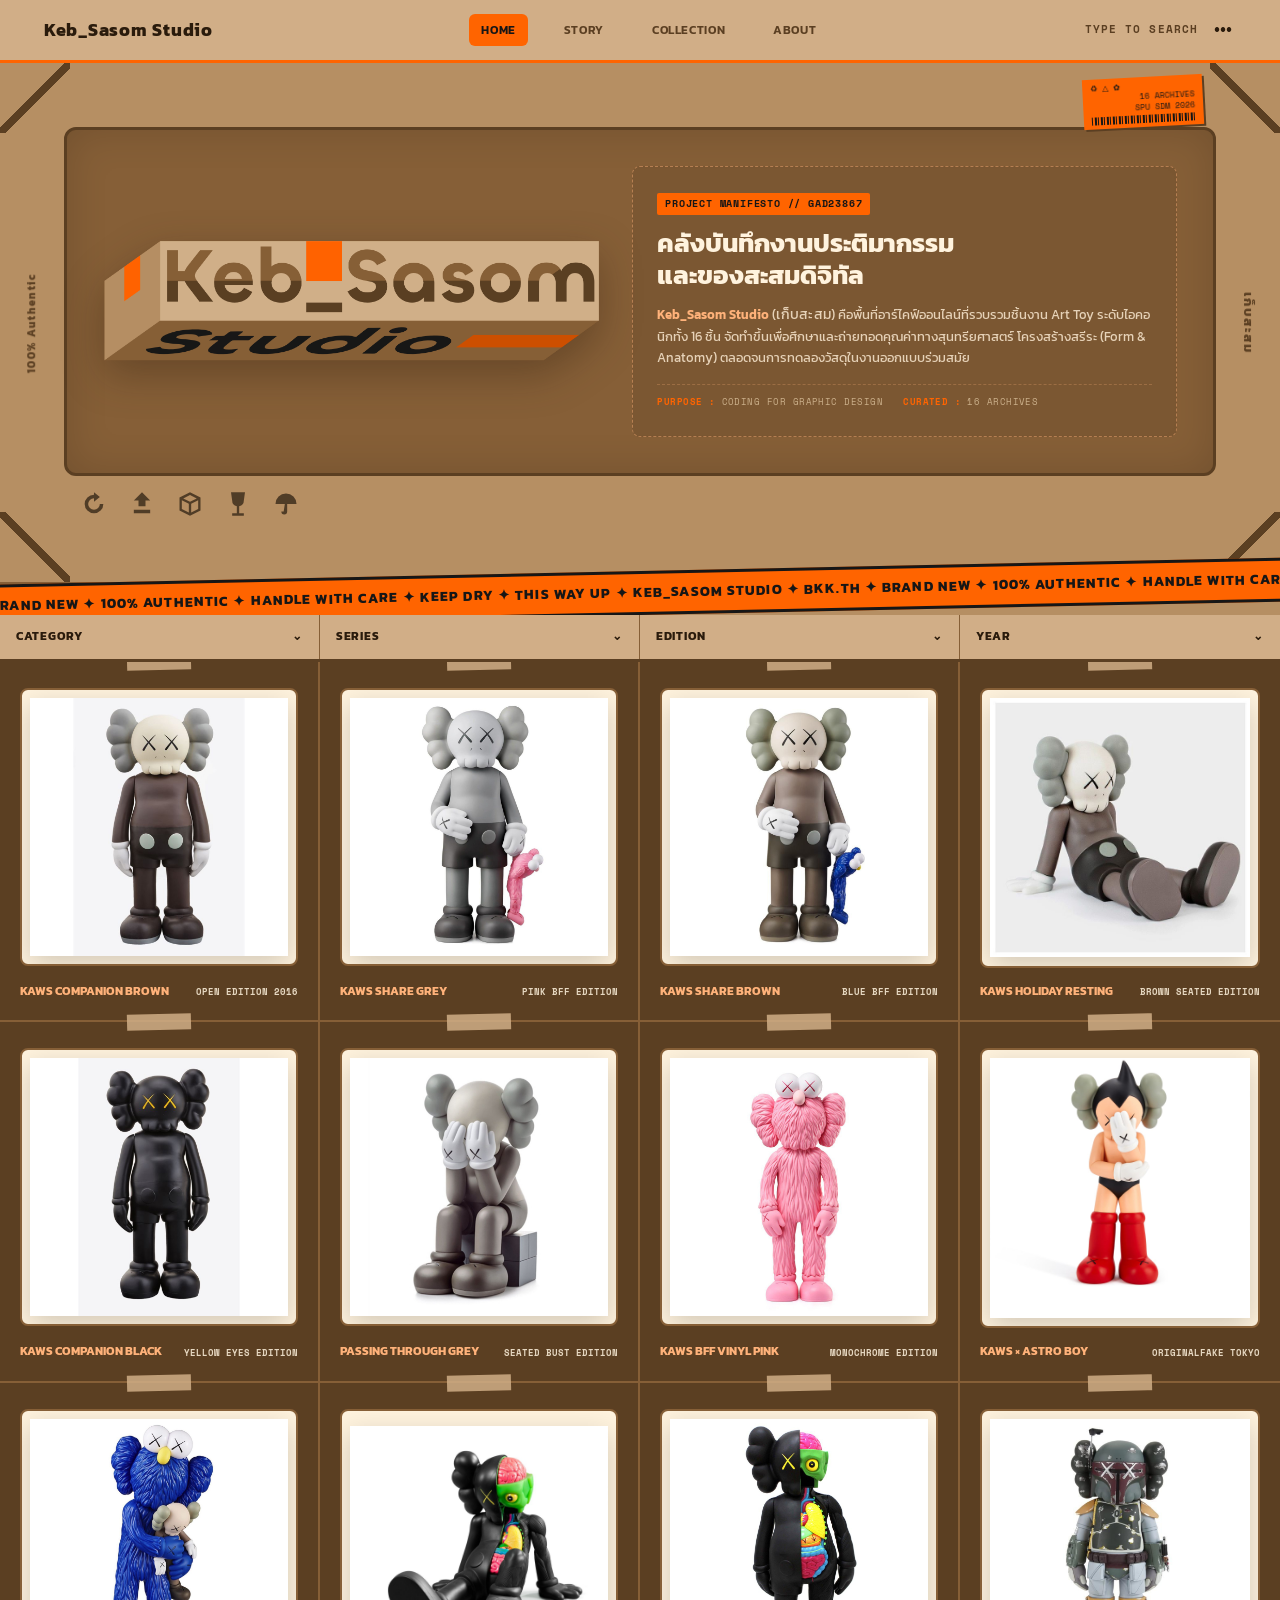
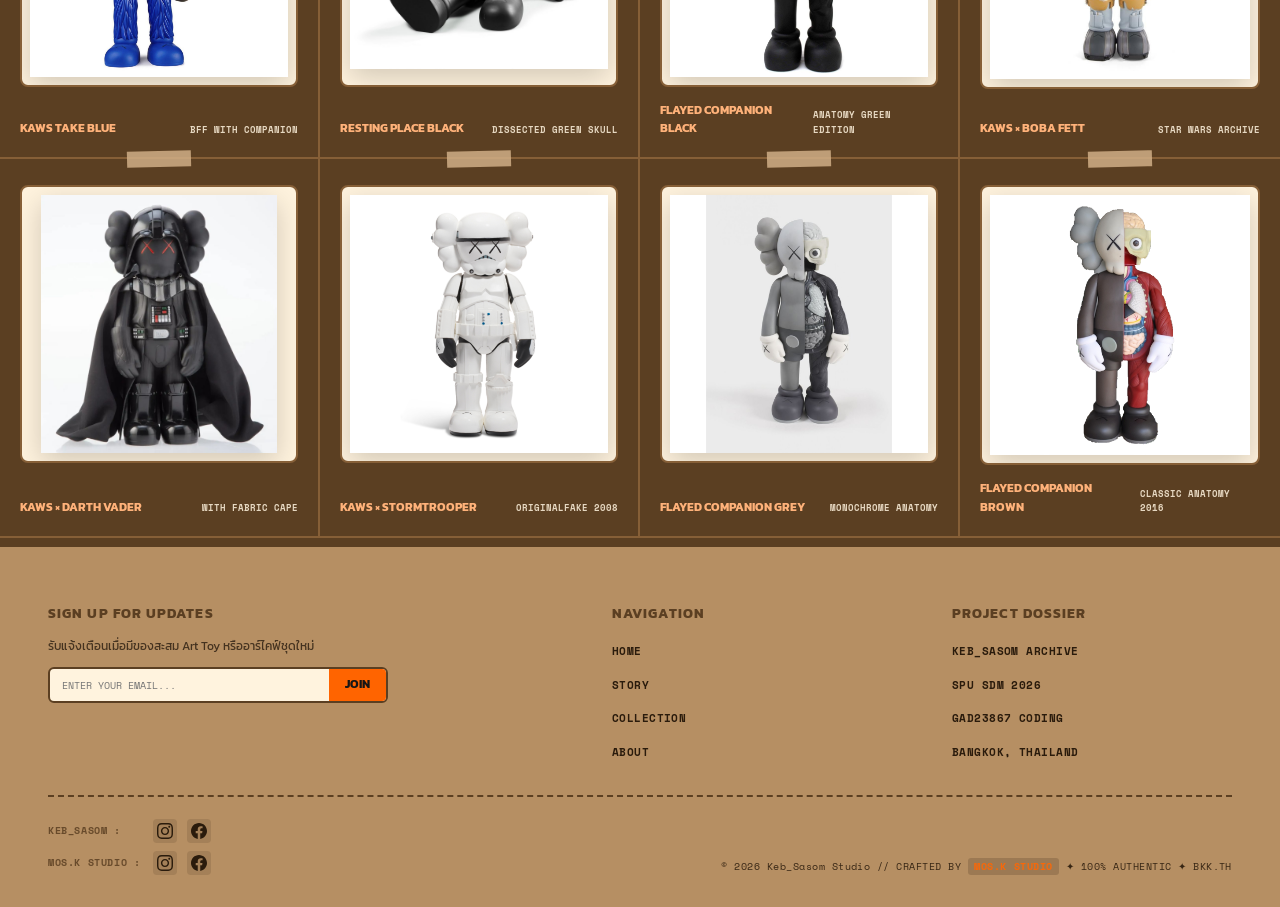
==== commit 87453318: "edit details" ====
--- a/index.html
+++ b/index.html
@@ -3,7 +3,7 @@
 <head>
   <meta charset="UTF-8">
   <meta name="viewport" content="width=device-width, initial-scale=1.0">
-  <title>Keb_Sasom Studio — Personal Collection</title>
+  <title>Keb_Sasom Studio</title>
   <link rel="stylesheet" href="css/style.css">
   <link rel="preconnect" href="https://fonts.googleapis.com">
   <link rel="preconnect" href="https://fonts.gstatic.com" crossorigin>
@@ -40,7 +40,7 @@
     <!-- 2. Hero Box -->
     <section class="hero-box">
       <i class="cr a"></i><i class="cr b"></i><i class="cr c"></i><i class="cr d"></i>
-      <span class="sv">100% Authentic</span><span class="sv r">เก็บสะสม</span>
+      <span class="sv">100% Authentic</span><span class="sv r font-patigon">เก็บสะสม</span>
       <div class="lb"><span>♻ △ ✿</span><em>16 ARCHIVES</em><em>SPU SDM 2026</em><s></s></div>
       
       <div class="hp-inner">
@@ -64,20 +64,18 @@
         </div>
       </div>
 
-      <!-- สัญลักษณ์ Packaging Symbols 6 ตัว ตรงวงแดงด้านล่างซ้าย -->
+      <!-- สัญลักษณ์ Packaging Symbols 6 ตัว -->
       <div class="packaging-symbols-bar" aria-hidden="true">
         <!-- 1. Recycle -->
         <svg viewBox="0 0 24 24"><path d="M12 4a8 8 0 1 0 8 8h-3a5 5 0 1 1-5-5v3l5-4-5-4z"/></svg>
         <!-- 2. This Way Up -->
         <svg viewBox="0 0 24 24"><path d="M12 2 5 9h4v5h6V9h4zM5 17h14v3H5z"/></svg>
-        <!-- 3. CE -->
-        <svg viewBox="0 0 24 24"><text x="12" y="17" font-size="13" font-weight="700" text-anchor="middle" font-family="'Space Mono', Kanit, sans-serif">CE</text></svg>
+        <!-- 3. Handle With Care -->
+        <svg viewBox="0 0 24 24"><path d="M12 2 3 6.5v11L12 22l9-4.5v-11zM12 4.3l5.8 2.9L12 10 6.2 7.2zM5 8.8l6 3v7.4l-6-3zm14 0v7.4l-6 3v-7.4z"/></svg>
         <!-- 4. Fragile -->
         <svg viewBox="0 0 24 24"><path d="M6 2h12l-1 7a5 5 0 0 1-4 4.9V20h4v2H7v-2h4v-6.1A5 5 0 0 1 7 9z"/></svg>
         <!-- 5. Keep Dry -->
         <svg viewBox="0 0 24 24"><path d="M12 3a9 9 0 0 1 9 9H3a9 9 0 0 1 9-9zM11 12h2v6.5a2.5 2.5 0 0 1-5 0h2z"/></svg>
-        <!-- 6. Handle With Care -->
-        <svg viewBox="0 0 24 24"><path d="M12 2 3 6.5v11L12 22l9-4.5v-11zM12 4.3l5.8 2.9L12 10 6.2 7.2zM5 8.8l6 3v7.4l-6-3zm14 0v7.4l-6 3v-7.4z"/></svg>
       </div>
     </section>
 
@@ -429,7 +427,7 @@
         </div>
 
         <div class="credit">
-          &copy; 2026 KEB_SASOM STUDIO // ARCHIVED &amp; CRAFTED BY <strong class="signature-brand">MOS.K STUDIO</strong> ✦ 100% AUTHENTIC ✦ BKK.TH
+          &copy; 2026 Keb_Sasom Studio // CRAFTED BY <strong class="signature-brand">MOS.K STUDIO</strong> ✦ 100% AUTHENTIC ✦ BKK.TH
         </div>
       </div>
     </footer>
--- a/css/style.css
+++ b/css/style.css
@@ -1,34 +1,34 @@
-/* ประกาศเรียกใช้ไฟล์ฟอนต์ SOV_Patigon */
+@import url('https://fonts.googleapis.com/css2?family=Inter:wght@400;500;600;700;800;900&family=Kanit:ital,wght@0,400;0,600;1,900&family=Space+Mono:wght@400;700&display=swap');
+
+/* ========================================================
+   0. FONT-FACE DEFINITIONS (SOV_Patigon)
+   ======================================================== */
 @font-face {
   font-family: 'SOV_Patigon';
   src: url('../fonts/SOV_Patigon.woff2') format('woff2'),
-       url('../fonts/SOV_Patigon.ttf') format('truetype');
+       url('../fonts/SOV_Patigon.woff') format('woff'),
+       url('../fonts/SOV_Patigon.ttf') format('truetype'),
+       url('../fonts/sov_patigon.ttf') format('truetype');
   font-weight: normal;
   font-style: normal;
   font-display: swap;
 }
 
-/* กำหนดสไตล์เฉพาะสำหรับคำว่า เก็บสะสม */
-.font-patigon {
-  font-family: 'SOV_Patigon', sans-serif !important;
-  font-size: 1.15em; /* ปรับขนาดชดเชยสัดส่วนตัวอักษรให้อ่านง่ายพอดีกับเนื้อหา */
-  letter-spacing: 0.02em;
-  color: #FFB27A;   /* โทนสีครีมส้มเข้ากับธีมกล่อง */
-}
-
-@import url('https://fonts.googleapis.com/css2?family=Inter:wght@400;500;600;700;800;900&family=Kanit:ital,wght@0,400;0,600;1,900&family=Space+Mono:wght@400;700&display=swap');
-
+/* ========================================================
+   1. RESET, COLOR VARIABLES & BASE RULES
+   ======================================================== */
 :root {
-  --k: #B68F63;
-  --d: #865F37;
-  --b: #5B3F22;
-  --t: #D1AE87;
-  --o: #FF6400;
-  --ob: #CC5200;
-  --p: #FFF3DE;
+  --k: #B68F63;      /* กล่องคราฟต์พื้นหลัง */
+  --d: #865F37;      /* น้ำตาลเข้มเส้นขอบกล่อง */
+  --b: #5B3F22;      /* น้ำตาลเข้มเงากล่อง */
+  --t: #D1AE87;      /* สีเนื้อกระดาษคราฟต์ */
+  --o: #FF6400;      /* สีส้ม Safety Orange เทปพัสดุ */
+  --ob: #CC5200;     /* ส้มเข้มสำหรับเงาปุ่ม 3D */
+  --p: #FFF3DE;      /* กระดาษพัสดุสีครีมอ่อน */
   --bg: #B68F63;
   --ink: #2A1B0C;
   --bar: #D1AE87;
+  --hero-gutter: clamp(40px, 5.5vw, 64px); /* ขนาดร่องขอบข้างกล่อง Hero */
   box-sizing: border-box;
 }
 
@@ -97,7 +97,7 @@
 }
 
 /* ========================================================
-   TOP HEADER
+   2. TOP HEADER
    ======================================================== */
 header.top-header {
   position: sticky;
@@ -214,13 +214,16 @@
 }
 
 /* ========================================================
-   HERO BANNER
+   3. HERO BOX & VERTICAL CENTERED TEXT (แก้สัดส่วนให้อยู่กลางร่อง)
    ======================================================== */
 .hero-box {
   position: relative;
   overflow: hidden;
   background: var(--k);
-  padding: clamp(40px, 5vw, 64px) clamp(20px, 4vw, 54px);
+  padding-top: clamp(40px, 5vw, 64px);
+  padding-bottom: clamp(40px, 5vw, 64px);
+  padding-left: var(--hero-gutter);
+  padding-right: var(--hero-gutter);
   border-bottom: 3px solid var(--d);
 }
 
@@ -235,30 +238,40 @@
 .cr.c { bottom: 0; left: 0; background: linear-gradient(to top right, transparent 46%, var(--b) 46% 54%, transparent 54%); }
 .cr.d { bottom: 0; right: 0; background: linear-gradient(to top left, transparent 46%, var(--b) 46% 54%, transparent 54%); }
 
+/* ข้อความแนวตั้งฝั่งซ้าย (100% Authentic) อยู่กึ่งกลางร่องพอดี */
 .sv {
   position: absolute;
   top: 50%;
-  left: 8px;
-  transform: translateY(-50%);
-  writing-mode: vertical-rl;
+  left: calc(var(--hero-gutter) / 2);
+  right: auto;
+  width: max-content;
+  white-space: nowrap;
   font-family: 'Kanit', sans-serif;
   font-weight: 700;
   font-size: 11px;
-  letter-spacing: 0.1em;
+  letter-spacing: 0.12em;
   color: var(--b);
-}
-
-/* ข้อความแนวตั้งขอบกล่องด้านขวา */
+  z-index: 20;
+  pointer-events: none;
+  user-select: none;
+  transform: translate(-50%, -50%) rotate(-90deg);
+  transform-origin: center center;
+}
+
+/* ข้อความแนวตั้งฝั่งขวา (เก็บสะสม) อยู่กึ่งกลางร่องพอดี */
 .sv.r {
   left: auto;
-  right: 8px;
-  font-family: 'SOV_Patigon', sans-serif !important;
+  right: calc(var(--hero-gutter) / 2);
+  font-family: 'SOV_Patigon', 'Kanit', sans-serif !important;
   font-size: 13px;
-  letter-spacing: 0.12em;
-  color: var(--b);
-  writing-mode: vertical-rl;
-}
-
+  letter-spacing: 0.15em;
+  transform: translate(50%, -50%) rotate(90deg);
+  transform-origin: center center;
+}
+
+/* ========================================================
+   STICKER LABEL (ANIMATED SLAP EFFECT)
+   ======================================================== */
 .lb {
   position: absolute;
   top: 14px;
@@ -270,14 +283,57 @@
   font-family: 'Space Mono', monospace;
   font-size: 8px;
   line-height: 1.3;
-  z-index: 3;
-  transform: rotate(-3deg);
-  box-shadow: 2px 2px 0 var(--b);
-}
-.lb em { display: block; font-style: normal; text-align: right; }
-.lb s { display: block; height: 8px; margin-top: 3px; background: repeating-linear-gradient(90deg, #161616 0 1px, transparent 1px 3px, #161616 3px 5px, transparent 5px 6px); }
-
-/* Grid กล่องพื้นหลังเดิม: แบ่งซ้าย-ขวา */
+  z-index: 10;
+  
+  /* ค่าเริ่มต้นก่อนแอนิเมชันทำงาน (ซ่อนไว้ชั่วขณะ) */
+  opacity: 0;
+  transform-origin: center center;
+  
+  /* เรียกใช้แอนิเมชันแปะสติกเกอร์: หน่วงเวลา 0.4s เพื่อให้กล่องหลักเปิดขึ้นมาก่อน */
+  animation: stickerSlap 0.65s cubic-bezier(0.22, 1, 0.36, 1) 0.4s forwards;
+}
+
+.lb em { 
+  display: block; 
+  font-style: normal; 
+  text-align: right; 
+}
+
+.lb s { 
+  display: block; 
+  height: 8px; 
+  margin-top: 3px; 
+  background: repeating-linear-gradient(90deg, #161616 0 1px, transparent 1px 3px, #161616 3px 5px, transparent 5px 6px); 
+}
+
+/* คีย์เฟรมแอนิเมชันจังหวะแปะสติกเกอร์กระแทกกล่อง */
+@keyframes stickerSlap {
+  0% {
+    opacity: 0;
+    /* ลอยสูงขึ้น พองตัวใหญ่ และเอียงมากกว่าเดิม */
+    transform: translate3d(0, -35px, 0) scale(1.6) rotate(-14deg);
+    box-shadow: 0 25px 35px rgba(42, 27, 12, 0.4);
+  }
+  65% {
+    opacity: 1;
+    /* จังหวะกระแทกโดนพื้นผิวกล่อง (บี้ลงเล็กน้อย) */
+    transform: translate3d(0, 1px, 0) scale(0.96) rotate(-2deg);
+    box-shadow: 1px 1px 0 var(--b);
+  }
+  85% {
+    /* จังหวะเด้งคืนตัวเล็กน้อย */
+    transform: translate3d(0, -2px, 0) scale(1.02) rotate(-3.5deg);
+    box-shadow: 3px 3px 0 var(--b);
+  }
+  100% {
+    opacity: 1;
+    /* แปะแนบสนิทตามตำแหน่งและองศาเดิม */
+    transform: translate3d(0, 0, 0) scale(1) rotate(-3deg);
+    box-shadow: 2px 2px 0 var(--b);
+  }
+}
+
+/* Grid กล่องพื้นหลังเดิม: ซ้ายโลโก้ ขวาข้อความ */
 .hp-inner {
   position: relative;
   background: var(--d);
@@ -369,6 +425,12 @@
   font-weight: 600;
 }
 
+.font-patigon {
+  font-family: 'SOV_Patigon', 'Kanit', sans-serif !important;
+  font-size: 1.1em;
+  letter-spacing: 0.02em;
+}
+
 .manifesto-footer {
   display: flex;
   align-items: center;
@@ -385,6 +447,40 @@
 .mf-label { color: var(--o); font-weight: 700; }
 .mf-val { color: #CBB08B; font-weight: 400; }
 .mf-sep { display: inline-block; width: 8px; }
+
+/* PACKAGING SYMBOLS BAR */
+.packaging-symbols-bar {
+  display: flex;
+  align-items: center;
+  gap: clamp(10px, 1.8vw, 20px);
+  margin-top: 14px;
+  padding-left: clamp(8px, 1.5vw, 16px);
+  color: #382818;
+  opacity: 0.8;
+}
+
+.packaging-symbols-bar svg {
+  width: clamp(20px, 2.5vw, 28px);
+  height: clamp(20px, 2.5vw, 28px);
+  fill: currentColor;
+  flex-shrink: 0;
+  transition: transform 0.2s ease, color 0.2s ease, opacity 0.2s ease;
+}
+
+.packaging-symbols-bar svg:hover {
+  transform: translateY(-2px);
+  color: var(--o);
+  opacity: 1;
+}
+
+@media (max-width: 600px) {
+  .packaging-symbols-bar {
+    justify-content: center;
+    padding-left: 0;
+    margin-top: 18px;
+    gap: 12px;
+  }
+}
 
 /* MARQUEE TAPE TICKER */
 .tk {
@@ -414,43 +510,7 @@
 }
 
 /* ========================================================
-   PACKAGING SYMBOLS
-   ======================================================== */
-.packaging-symbols-bar {
-  display: flex;
-  align-items: center;
-  gap: clamp(10px, 1.8vw, 20px);
-  margin-top: 14px;
-  padding-left: clamp(8px, 1.5vw, 16px);
-  color: #382818; /* สีน้ำตาลเข้มหมึกพิมพ์ลังกระดาษ */
-  opacity: 0.8;
-}
-
-.packaging-symbols-bar svg {
-  width: clamp(20px, 2.5vw, 28px);
-  height: clamp(20px, 2.5vw, 28px);
-  fill: currentColor;
-  flex-shrink: 0;
-  transition: transform 0.2s ease, color 0.2s ease, opacity 0.2s ease;
-}
-
-.packaging-symbols-bar svg:hover {
-  transform: translateY(-2px);
-  color: var(--o); /* เปลี่ยนเป็นสีส้มเทปกาวเมื่อชี้ */
-  opacity: 1;
-}
-
-@media (max-width: 600px) {
-  .packaging-symbols-bar {
-    justify-content: center;
-    padding-left: 0;
-    margin-top: 18px;
-    gap: 12px;
-  }
-}
-
-/* ========================================================
-   FILTER BAR
+   4. FILTER BAR
    ======================================================== */
 .filter-bar {
   display: grid;
@@ -548,7 +608,7 @@
 }
 
 /* ========================================================
-   COLLECTION GRID
+   5. CATALOG GRID
    ======================================================== */
 .collection-grid {
   display: grid;
@@ -672,7 +732,7 @@
 }
 
 /* ========================================================
-   STORY / COLLECTION / ABOUT COMMON STYLES
+   6. STORY, COLLECTION & ABOUT COMMON STYLES
    ======================================================== */
 .story-hero,
 .collection-hero-banner,
@@ -766,7 +826,7 @@
   letter-spacing: 0.08em;
 }
 
-/* CHAPTER GRID */
+/* CHAPTER GRID (STORY PAGE) */
 .chapter-grid {
   display: grid;
   grid-template-columns: repeat(2, 1fr);
@@ -1066,12 +1126,12 @@
 }
 
 /* ========================================================
-   QUICK DRAWER
+   7. QUICK DRAWER (CONTROL PANEL)
    ======================================================== */
 .quick-drawer {
   position: fixed;
   top: 0;
-  right: 0; /* ตรึงตำแหน่งไว้ที่ขวา */
+  right: 0;
   width: 290px;
   height: 100vh;
   background: var(--p);
@@ -1083,8 +1143,6 @@
   flex-direction: column;
   gap: 22px;
   color: var(--ink);
-
-  /* ซ่อนด้วย transform และ visibility เพื่อไม่ให้ดันหน้าจอเบี้ยว */
   transform: translateX(100%);
   visibility: hidden;
   transition: transform 0.3s cubic-bezier(0.4, 0, 0.2, 1), visibility 0.3s;
@@ -1160,7 +1218,7 @@
 .drawer-backdrop.active { display: block; }
 
 /* ========================================================
-   FOOTER (3-COLUMN BALANCED INDUSTRIAL LAYOUT)
+   8. FOOTER (3-COLUMN BALANCED LAYOUT)
    ======================================================== */
 .site-footer {
   background: var(--k);
@@ -1170,7 +1228,6 @@
   border-top: 6px solid var(--b);
 }
 
-/* ส่วนบน: จัด 3 คอลัมน์กระจายทั่วจอ */
 .footer-top {
   display: grid;
   grid-template-columns: 1fr;
@@ -1181,7 +1238,7 @@
 
 @media (min-width: 768px) {
   .footer-top {
-    grid-template-columns: 1.5fr 1fr 1fr; /* ซ้ายกว้างกว่าเล็กน้อย กลางกับขวาสมดุล */
+    grid-template-columns: 1.5fr 1fr 1fr;
     gap: 40px;
     align-items: start;
   }
@@ -1215,7 +1272,6 @@
   line-height: 1.5;
 }
 
-/* ช่องกรอกอีเมลรับอัปเดต */
 .footer-input-group {
   display: flex;
   max-width: 340px;
@@ -1253,7 +1309,6 @@
   color: #fff;
 }
 
-/* ลิสต์ลิงก์เมนู (เอา Bullet ออก และจัดระยะสวยงาม) */
 .footer-links {
   list-style: none !important;
   margin: 0;
@@ -1283,9 +1338,6 @@
   transform: translateX(3px);
 }
 
-/* ========================================================
-   FOOTER BOTTOM (SOCIALS LEFT & COPYRIGHT RIGHT)
-   ======================================================== */
 .footer-bottom {
   display: flex;
   justify-content: space-between;
@@ -1361,19 +1413,8 @@
   letter-spacing: 0.06em;
 }
 
-@media (max-width: 768px) {
-  .footer-bottom {
-    flex-direction: column;
-    align-items: flex-start;
-    gap: 16px;
-  }
-  .footer-bottom .credit {
-    text-align: left;
-  }
-}
-
 /* ========================================================
-   RESPONSIVE BREAKPOINTS
+   9. RESPONSIVE BREAKPOINTS (คำนวณตำแหน่งกึ่งกลางร่องขอบกล่อง)
    ======================================================== */
 @media (min-width: 768px) {
   header.top-header { padding: 12px 32px; }
@@ -1416,9 +1457,6 @@
     padding: 48px 32px;
     gap: 40px;
   }
-
-  .site-footer { padding: 40px 32px 24px; }
-  .footer-top { flex-direction: row; justify-content: space-between; }
 }
 
 @media (min-width: 1024px) {
@@ -1442,5 +1480,40 @@
   .detail-content { padding: 50px 44px; }
 
   .about-statement-grid { padding: 60px 44px; gap: 50px; }
-  .site-footer { padding: 50px 44px 30px; }
+}
+
+/* ปรับแต่งความกว้างร่องขอบสำหรับแท็บเล็ตและจอมือถือ */
+@media (max-width: 768px) {
+  :root {
+    --hero-gutter: 38px;
+  }
+  .sv {
+    font-size: 9.5px;
+    letter-spacing: 0.08em;
+  }
+  .sv.r {
+    font-size: 12px;
+    letter-spacing: 0.1em;
+  }
+  .footer-bottom {
+    flex-direction: column;
+    align-items: flex-start;
+    gap: 16px;
+  }
+  .footer-bottom .credit {
+    text-align: left;
+  }
+}
+
+/* ปรับแต่งความกว้างร่องขอบสำหรับมือถือจอแคบ */
+@media (max-width: 480px) {
+  :root {
+    --hero-gutter: 34px;
+  }
+  .sv {
+    font-size: 8.5px;
+  }
+  .sv.r {
+    font-size: 11px;
+  }
 }
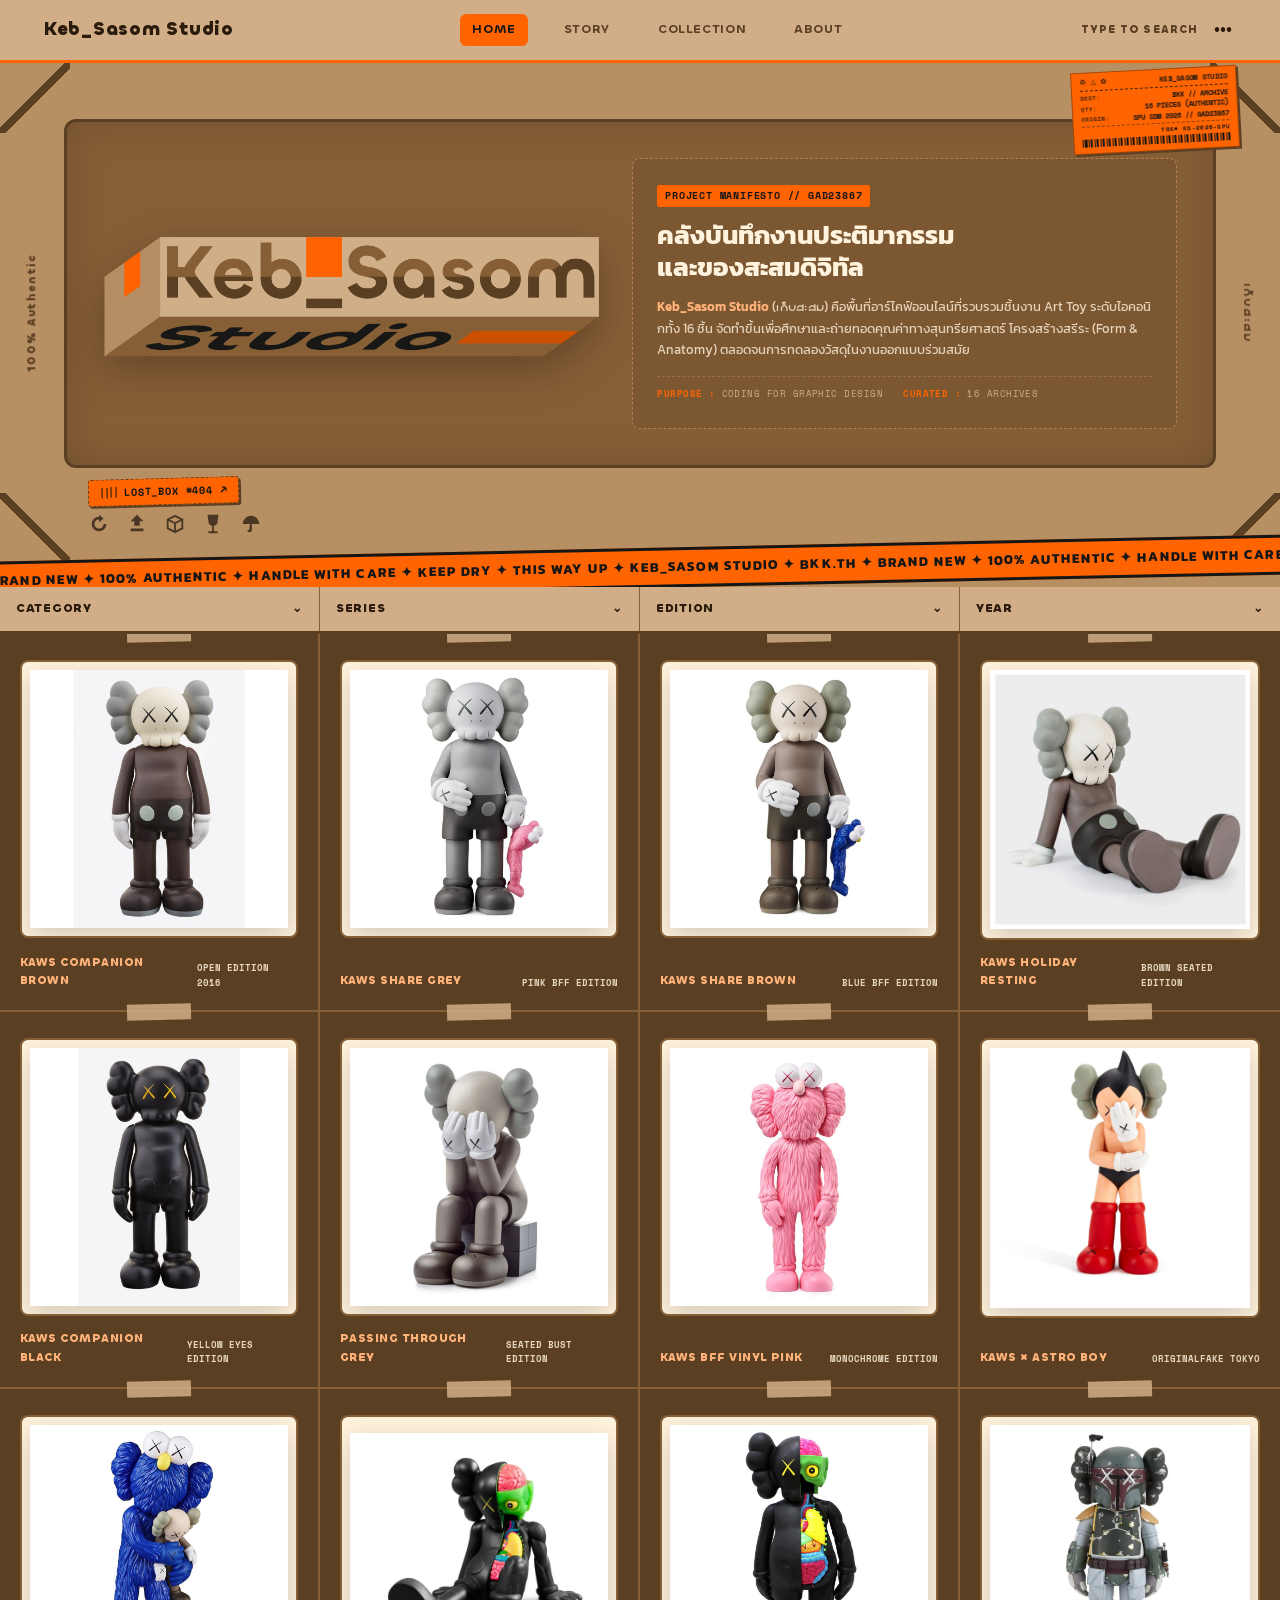
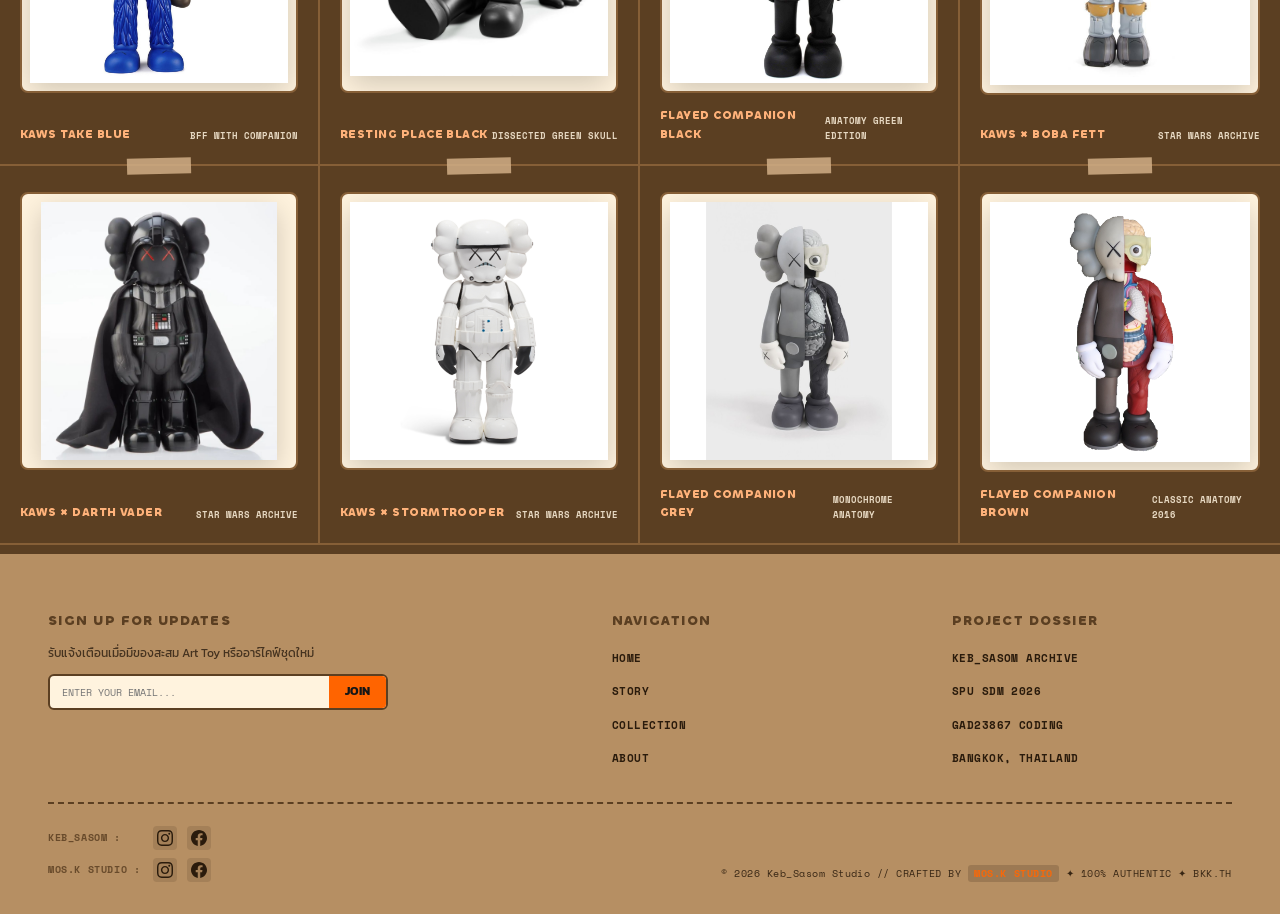
==== commit e2405c15: "update design" ====
--- a/index.html
+++ b/index.html
@@ -41,7 +41,32 @@
     <section class="hero-box">
       <i class="cr a"></i><i class="cr b"></i><i class="cr c"></i><i class="cr d"></i>
       <span class="sv">100% Authentic</span><span class="sv r font-patigon">เก็บสะสม</span>
-      <div class="lb"><span>♻ △ ✿</span><em>16 ARCHIVES</em><em>SPU SDM 2026</em><s></s></div>
+      
+      <!-- SHIPPING PARCEL LABEL -->
+      <div class="lb">
+        <div class="lb-header">
+          <span class="lb-icons">♻ △ ✿</span>
+          <span class="lb-brand">KEB_SASOM STUDIO</span>
+        </div>
+        <div class="lb-body">
+          <div class="lb-row">
+            <span class="lb-key">DEST:</span>
+            <span class="lb-val">BKK // ARCHIVE</span>
+          </div>
+          <div class="lb-row">
+            <span class="lb-key">QTY:</span>
+            <span class="lb-val">16 PIECES (AUTHENTIC)</span>
+          </div>
+          <div class="lb-row">
+            <span class="lb-key">ORIGIN:</span>
+            <span class="lb-val">SPU SDM 2026 // GAD23867</span>
+          </div>
+        </div>
+        <div class="lb-footer">
+          <div class="lb-trk">TRK# KS-2026-SPU</div>
+          <s></s>
+        </div>
+      </div>
       
       <div class="hp-inner">
         <div class="brand-title-img-wrap">
@@ -64,18 +89,28 @@
         </div>
       </div>
 
-      <!-- สัญลักษณ์ Packaging Symbols 6 ตัว -->
-      <div class="packaging-symbols-bar" aria-hidden="true">
-        <!-- 1. Recycle -->
-        <svg viewBox="0 0 24 24"><path d="M12 4a8 8 0 1 0 8 8h-3a5 5 0 1 1-5-5v3l5-4-5-4z"/></svg>
-        <!-- 2. This Way Up -->
-        <svg viewBox="0 0 24 24"><path d="M12 2 5 9h4v5h6V9h4zM5 17h14v3H5z"/></svg>
-        <!-- 3. Handle With Care -->
-        <svg viewBox="0 0 24 24"><path d="M12 2 3 6.5v11L12 22l9-4.5v-11zM12 4.3l5.8 2.9L12 10 6.2 7.2zM5 8.8l6 3v7.4l-6-3zm14 0v7.4l-6 3v-7.4z"/></svg>
-        <!-- 4. Fragile -->
-        <svg viewBox="0 0 24 24"><path d="M6 2h12l-1 7a5 5 0 0 1-4 4.9V20h4v2H7v-2h4v-6.1A5 5 0 0 1 7 9z"/></svg>
-        <!-- 5. Keep Dry -->
-        <svg viewBox="0 0 24 24"><path d="M12 3a9 9 0 0 1 9 9H3a9 9 0 0 1 9-9zM11 12h2v6.5a2.5 2.5 0 0 1-5 0h2z"/></svg>
+      <!-- จัดวางป้าย 404 (แถวบน) และ สัญลักษณ์ 5 ตัว (ขยับลงมาอยู่แถวล่าง) -->
+      <div class="packaging-footer-row">
+        <!-- 1. ป้าย Easter Egg: วางในตำแหน่งวงสีแดง -->
+        <a href="404.html" class="easter-parcel-tag" title="⚠️ LOST PARCEL DETECTED // CLICK TO INSPECT">
+          <span class="tag-bar-code">||||</span>
+          <span class="tag-text">LOST_BOX #404</span>
+          <span class="tag-arrow">↗</span>
+        </a>
+
+        <!-- 2. ขยับ 5 สัญลักษณ์ลงมาไว้แถวด้านล่าง -->
+        <div class="packaging-symbols-bar" aria-hidden="true">
+          <!-- 1. Recycle -->
+          <svg viewBox="0 0 24 24"><path d="M12 4a8 8 0 1 0 8 8h-3a5 5 0 1 1-5-5v3l5-4-5-4z"/></svg>
+          <!-- 2. This Way Up -->
+          <svg viewBox="0 0 24 24"><path d="M12 2 5 9h4v5h6V9h4zM5 17h14v3H5z"/></svg>
+          <!-- 3. Box / Package -->
+          <svg viewBox="0 0 24 24"><path d="M12 2 3 6.5v11L12 22l9-4.5v-11zM12 4.3l5.8 2.9L12 10 6.2 7.2zM5 8.8l6 3v7.4l-6-3zm14 0v7.4l-6 3v-7.4z"/></svg>
+          <!-- 4. Fragile Glass -->
+          <svg viewBox="0 0 24 24"><path d="M6 2h12l-1 7a5 5 0 0 1-4 4.9V20h4v2H7v-2h4v-6.1A5 5 0 0 1 7 9z"/></svg>
+          <!-- 5. Keep Dry Umbrella -->
+          <svg viewBox="0 0 24 24"><path d="M12 3a9 9 0 0 1 9 9H3a9 9 0 0 1 9-9zM11 12h2v6.5a2.5 2.5 0 0 1-5 0h2z"/></svg>
+        </div>
       </div>
     </section>
 
@@ -315,7 +350,7 @@
         </div>
         <div class="card-details">
           <span class="item-name">KAWS × DARTH VADER</span>
-          <span class="item-spec">WITH FABRIC CAPE</span>
+          <span class="item-spec">STAR WARS ARCHIVE</span>
         </div>
       </article>
 
@@ -328,7 +363,7 @@
         </div>
         <div class="card-details">
           <span class="item-name">KAWS × STORMTROOPER</span>
-          <span class="item-spec">ORIGINALFAKE 2008</span>
+          <span class="item-spec">STAR WARS ARCHIVE</span>
         </div>
       </article>
 
--- a/css/style.css
+++ b/css/style.css
@@ -1,12 +1,24 @@
-@import url('https://fonts.googleapis.com/css2?family=Inter:wght@400;500;600;700;800;900&family=Kanit:ital,wght@0,400;0,600;1,900&family=Space+Mono:wght@400;700&display=swap');
+@import url('https://fonts.googleapis.com/css2?family=Kanit:ital,wght@0,400;0,600;1,900&family=Space+Mono:wght@400;700&display=swap');
 
 /* ========================================================
-   0. FONT-FACE DEFINITIONS (SOV_Patigon)
+   0. FONT-FACE DEFINITIONS
    ======================================================== */
+/* ฟอนต์ภาษาอังกฤษหลัก: Chillax */
+@font-face {
+  font-family: 'Chillax';
+  src: url('../fonts/Chillax-Variable.woff2') format('woff2-variations'),
+       url('../fonts/Chillax-Variable.woff2') format('woff2'),
+       url('../fonts/Chillax-Variable.ttf') format('truetype');
+  font-weight: 200 700; /* รองรับแกน Variable ตั้งแต่ Extralight ถึง Bold */
+  font-style: normal;
+  font-display: swap;
+}
+
+/* ฟอนต์ภาษาไทยสำหรับข้อความแนวตั้ง: SOV_Patigon */
 @font-face {
   font-family: 'SOV_Patigon';
   src: url('../fonts/SOV_Patigon.woff2') format('woff2'),
-       url('../fonts/SOV_Patigon.woff') format('woff'),
+       url('../fonts/sov_patigon.woff2') format('woff2'),
        url('../fonts/SOV_Patigon.ttf') format('truetype'),
        url('../fonts/sov_patigon.ttf') format('truetype');
   font-weight: normal;
@@ -51,12 +63,32 @@
 }
 
 body {
+  /* กำหนดให้ Chillax เป็นฟอนต์ตัวแรก ตามด้วย Kanit สำหรับภาษาไทย */
+  font-family: 'Chillax', 'Kanit', sans-serif;
   background: var(--bg);
   color: var(--ink);
-  font-family: 'Inter', 'Kanit', sans-serif;
   line-height: 1.6;
-  opacity: 0;
-  animation: pageFadeIn 0.35s ease-out forwards;
+}
+
+/* จุดที่มีตัวหนังสือภาษาอังกฤษหลักๆ ให้เปลี่ยนมาใช้ Chillax */
+.header-logo,
+.nav-links-center a,
+.search-bar,
+.filter-trigger,
+.item-name,
+.detail-title,
+.story-headline,
+.footer-col h4,
+.btn-return-box {
+  font-family: 'Chillax', 'Kanit', sans-serif !important;
+  letter-spacing: 0.04em;
+}
+
+/* ข้อความแนวตั้งฝั่งซ้าย (100% Authentic) */
+.sv {
+  font-family: 'Chillax', sans-serif !important;
+  font-weight: 700;
+  letter-spacing: 0.14em;
 }
 
 @keyframes pageFadeIn {
@@ -214,14 +246,15 @@
 }
 
 /* ========================================================
-   3. HERO BOX & VERTICAL CENTERED TEXT (แก้สัดส่วนให้อยู่กลางร่อง)
+   3. HERO BOX & VERTICAL CENTERED TEXT
    ======================================================== */
 .hero-box {
   position: relative;
   overflow: hidden;
   background: var(--k);
-  padding-top: clamp(40px, 5vw, 64px);
-  padding-bottom: clamp(40px, 5vw, 64px);
+  padding-top: clamp(36px, 4.5vw, 56px);
+  /* ปรับลด Padding ด้านล่างลงเหลือ 18px - 28px */
+  padding-bottom: clamp(18px, 2.5vw, 28px);
   padding-left: var(--hero-gutter);
   padding-right: var(--hero-gutter);
   border-bottom: 3px solid var(--d);
@@ -270,40 +303,174 @@
 }
 
 /* ========================================================
-   STICKER LABEL (ANIMATED SLAP EFFECT)
+   PARCEL SHIPPING LABEL (.lb) - ควบคุมขนาดไม่ให้บังโลโก้ทุกไซส์
    ======================================================== */
 .lb {
   position: absolute;
-  top: 14px;
-  right: clamp(20px, 6vw, 80px);
-  width: 120px;
+  top: 6px; /* ขยับขึ้นไปชิดขอบบน */
+  right: clamp(14px, 3.5vw, 42px); /* ล็อกให้อยู่ชิดมุมขวาของร่อง */
+  width: clamp(140px, 13vw, 175px); /* ปรับความกว้างให้กะทัดรัด ไม่ยื่นเข้ามากลางกล่อง */
   background: var(--o);
   color: #161616;
-  padding: 4px 8px;
-  font-family: 'Space Mono', monospace;
-  font-size: 8px;
-  line-height: 1.3;
-  z-index: 10;
-  
-  /* ค่าเริ่มต้นก่อนแอนิเมชันทำงาน (ซ่อนไว้ชั่วขณะ) */
-  opacity: 0;
-  transform-origin: center center;
-  
-  /* เรียกใช้แอนิเมชันแปะสติกเกอร์: หน่วงเวลา 0.4s เพื่อให้กล่องหลักเปิดขึ้นมาก่อน */
-  animation: stickerSlap 0.65s cubic-bezier(0.22, 1, 0.36, 1) 0.4s forwards;
-}
-
-.lb em { 
-  display: block; 
-  font-style: normal; 
-  text-align: right; 
-}
-
-.lb s { 
-  display: block; 
-  height: 8px; 
-  margin-top: 3px; 
-  background: repeating-linear-gradient(90deg, #161616 0 1px, transparent 1px 3px, #161616 3px 5px, transparent 5px 6px); 
+  padding: 5px 8px 6px;
+  font-family: 'Space Mono', monospace;
+  font-size: 7px;
+  line-height: 1.25;
+  z-index: 25;
+  cursor: default;
+  user-select: none;
+  border: 1px solid rgba(42, 27, 12, 0.4);
+  box-shadow: 2px 2px 0 var(--b);
+  transform: translateY(0px) scale(1) rotate(-2deg); /* ลดองศาเอียงลง เพื่อไม่ให้มุมสติกเกอร์ทิ่มลงมาโดนโลโก้ */
+
+  /* แอนิเมชันเปิดหน้าเว็บ */
+  animation: stickerSlap 0.65s cubic-bezier(0.22, 1, 0.36, 1) 0.35s both;
+}
+
+.lb-header {
+  display: flex;
+  justify-content: space-between;
+  align-items: center;
+  border-bottom: 1px dashed rgba(22, 22, 22, 0.8);
+  padding-bottom: 3px;
+  margin-bottom: 3px;
+}
+
+.lb-icons {
+  font-size: 7px;
+  letter-spacing: 0.08em;
+}
+
+.lb-brand {
+  font-weight: 800;
+  font-size: 6.8px;
+  letter-spacing: 0.04em;
+}
+
+.lb-body {
+  display: flex;
+  flex-direction: column;
+  gap: 2px;
+  margin-bottom: 3px;
+}
+
+.lb-row {
+  display: flex;
+  justify-content: space-between;
+  align-items: center;
+}
+
+.lb-key {
+  font-weight: 700;
+  opacity: 0.8;
+  font-size: 6.2px;
+}
+
+.lb-val {
+  font-weight: 700;
+  text-align: right;
+  font-size: 6.8px;
+}
+
+.lb-footer {
+  border-top: 1px dashed rgba(22, 22, 22, 0.5);
+  padding-top: 2px;
+}
+
+.lb-trk {
+  font-size: 6.2px;
+  font-weight: 800;
+  letter-spacing: 0.05em;
+  text-align: right;
+  margin-bottom: 2px;
+}
+
+.lb s {
+  display: block;
+  height: 8px; /* ปรับบาร์โค้ดให้กะทัดรัด */
+  background: repeating-linear-gradient(
+    90deg,
+    #161616 0 1px,
+    transparent 1px 2.5px,
+    #161616 2.5px 4.5px,
+    transparent 4.5px 6px
+  );
+}
+
+/* ปรับระยะคอนเทนเนอร์รูปโลโก้ให้เว้นระยะจากขอบบน */
+.brand-title-img-wrap {
+  display: flex;
+  justify-content: center;
+  align-items: center;
+  width: 100%;
+  padding-top: 8px; /* เว้นระยะลงมาจากขอบบนกล่อง */
+  animation: popBounce 1s cubic-bezier(0.34, 1.56, 0.64, 1) both;
+}
+
+.brand-hero-img {
+  max-width: 88%; /* บีบให้โลโก้ไม่กางออกไปชนมุมขวา */
+  max-height: 230px;
+  width: auto;
+  height: auto;
+  object-fit: contain;
+  filter: drop-shadow(0 14px 20px rgba(42, 27, 12, 0.35));
+}
+
+/* ========================================================
+   RESPONSIVE BREAKPOINTS สำหรับตัวลาเบล (.lb)
+   ======================================================== */
+
+/* หน้าจอแท็บเล็ต / จอขนาดกลาง (601px - 900px) */
+@media (max-width: 900px) {
+  .lb {
+    top: 6px;
+    right: 20px;
+    width: 135px;
+    padding: 4px 7px;
+    transform: rotate(-1.5deg);
+  }
+  .brand-hero-img {
+    max-width: 82%;
+  }
+}
+
+/* หน้าจอโทรศัพท์มือถือ (กว้างไม่เกิน 600px - ตามในรูปภาพที่ส่งมา) */
+@media (max-width: 600px) {
+  .lb {
+    top: 6px;
+    right: 14px;
+    width: 120px; /* ลดความกว้างลงเหลือ 120px */
+    padding: 3px 6px 4px;
+    font-size: 5.8px;
+    box-shadow: 1.5px 1.5px 0 var(--b);
+    transform: rotate(-1deg);
+  }
+  .lb-icons { font-size: 6px; }
+  .lb-brand { font-size: 5.8px; }
+  .lb-key { font-size: 5.4px; }
+  .lb-val { font-size: 5.8px; }
+  .lb-trk { font-size: 5.4px; }
+  .lb s { height: 6px; }
+
+  /* ดันรูปโลโก้ลงมาเล็กน้อยเพื่อหลบมุมลาเบล */
+  .brand-title-img-wrap {
+    padding-top: 14px;
+  }
+  .brand-hero-img {
+    max-width: 84%;
+  }
+}
+
+/* หน้าจอมือถือขนาดเล็กมาก (กว้างไม่เกิน 380px) */
+@media (max-width: 380px) {
+  .lb {
+    width: 105px;
+    right: 10px;
+    top: 5px;
+    padding: 2.5px 5px;
+  }
+  .lb-body { gap: 1px; }
+  .lb s { height: 5px; }
 }
 
 /* คีย์เฟรมแอนิเมชันจังหวะแปะสติกเกอร์กระแทกกล่อง */
@@ -448,41 +615,111 @@
 .mf-val { color: #CBB08B; font-weight: 400; }
 .mf-sep { display: inline-block; width: 8px; }
 
-/* PACKAGING SYMBOLS BAR */
+/* ========================================================
+   PACKAGING FOOTER ROW (ป้าย 404 อยู่ตำแหน่งวงแดง + 5 สัญลักษณ์อยู่ล่าง)
+   ======================================================== */
+.packaging-footer-row {
+  display: flex;
+  flex-direction: column;
+  align-items: flex-start;
+  gap: 8px; /* ลดระยะห่างระหว่างปุ่ม 404 กับ 5 สัญลักษณ์ลง */
+  margin-top: 10px; /* ลดระยะห่างใต้กรอบสีน้ำตาลเข้มลงเหลือ 10px */
+  padding-left: clamp(12px, 2vw, 24px);
+  position: relative;
+  z-index: 10;
+}
+
+.easter-parcel-tag {
+  display: inline-flex;
+  align-items: center;
+  gap: 7px;
+  background: var(--o);
+  color: #161616 !important;
+  font-family: 'Space Mono', monospace;
+  font-size: 0.65rem;
+  font-weight: 700;
+  letter-spacing: 0.08em;
+  padding: 4px 10px;
+  border-radius: 3px;
+  border: 1.5px dashed var(--b);
+  text-decoration: none;
+  transform: rotate(-1.5deg);
+  box-shadow: 2px 2px 0 var(--b);
+  transition: transform 0.2s cubic-bezier(0.34, 1.56, 0.64, 1), box-shadow 0.2s ease, background-color 0.2s;
+  cursor: pointer;
+  user-select: none;
+}
+
+.tag-bar-code {
+  font-weight: 900;
+  letter-spacing: -1.5px;
+  opacity: 0.8;
+}
+
+.tag-arrow {
+  font-size: 0.75rem;
+  line-height: 1;
+  transition: transform 0.2s ease;
+}
+
+.easter-parcel-tag:hover {
+  background: #FF7D29;
+  transform: translateY(-2px) rotate(0deg) scale(1.05);
+  box-shadow: 3px 4px 0 var(--b);
+}
+
+.easter-parcel-tag:hover .tag-arrow {
+  transform: translate(2px, -2px);
+}
+
+.easter-parcel-tag:active {
+  transform: translateY(1px) scale(0.97);
+  box-shadow: 1px 1px 0 var(--b);
+}
+
+/* 5 สัญลักษณ์ที่ขยับลงมาอยู่แถวล่าง */
 .packaging-symbols-bar {
   display: flex;
   align-items: center;
-  gap: clamp(10px, 1.8vw, 20px);
-  margin-top: 14px;
-  padding-left: clamp(8px, 1.5vw, 16px);
+  gap: clamp(12px, 1.8vw, 20px);
   color: #382818;
-  opacity: 0.8;
+  opacity: 0.85;
+}
+
+.packaging-symbols-bar {
+  display: flex;
+  align-items: center;
+  gap: clamp(10px, 1.5vw, 16px);
+  color: #382818;
+  opacity: 0.85;
 }
 
 .packaging-symbols-bar svg {
-  width: clamp(20px, 2.5vw, 28px);
-  height: clamp(20px, 2.5vw, 28px);
+  width: clamp(16px, 1.8vw, 22px);
+  height: clamp(16px, 1.8vw, 22px);
   fill: currentColor;
   flex-shrink: 0;
   transition: transform 0.2s ease, color 0.2s ease, opacity 0.2s ease;
 }
 
-.packaging-symbols-bar svg:hover {
-  transform: translateY(-2px);
-  color: var(--o);
-  opacity: 1;
-}
-
+/* สำหรับหน้าจอมือถือ */
 @media (max-width: 600px) {
-  .packaging-symbols-bar {
-    justify-content: center;
+  .packaging-footer-row {
+    align-items: center;
+    gap: 14px;
     padding-left: 0;
     margin-top: 18px;
-    gap: 12px;
-  }
-}
-
-/* MARQUEE TAPE TICKER */
+  }
+  
+  .easter-parcel-tag {
+    font-size: 0.58rem;
+    padding: 4px 10px;
+  }
+}
+
+/* ========================================================
+   MARQUEE TAPE TICKER (ดึงขยับขึ้นมารับกับขอบกล่อง)
+   ======================================================== */
 .tk {
   background: var(--o);
   color: #161616;
@@ -490,19 +727,34 @@
   white-space: nowrap;
   border-block: 3px solid #161616;
   transform: rotate(-1.2deg);
-  margin: -14px -10px 0;
+  /* ดึงแถบเทปส้มขึ้นมาทับเส้นขอบล่างอย่างกระชับ */
+  margin: -18px -10px 0;
   position: relative;
   z-index: 10;
 }
 
 .tk div {
   display: inline-block;
-  padding: 8px 0;
-  font-family: 'Kanit', sans-serif;
-  font-weight: 700;
-  font-size: 14px;
+  padding: 6px 0; /* ปรับลด Padding ให้แถบเทปดูเพรียวกระชับ */
+  font-family: 'Kanit', sans-serif;
+  font-weight: 700;
+  font-size: 13.5px;
   letter-spacing: 0.08em;
   animation: mq 35s linear infinite;
+}
+
+/* สำหรับจอมือถือ */
+@media (max-width: 600px) {
+  .hero-box {
+    padding-bottom: 16px;
+  }
+  .packaging-footer-row {
+    margin-top: 8px;
+    gap: 8px;
+  }
+  .tk {
+    margin-top: -14px;
+  }
 }
 
 @keyframes mq {
